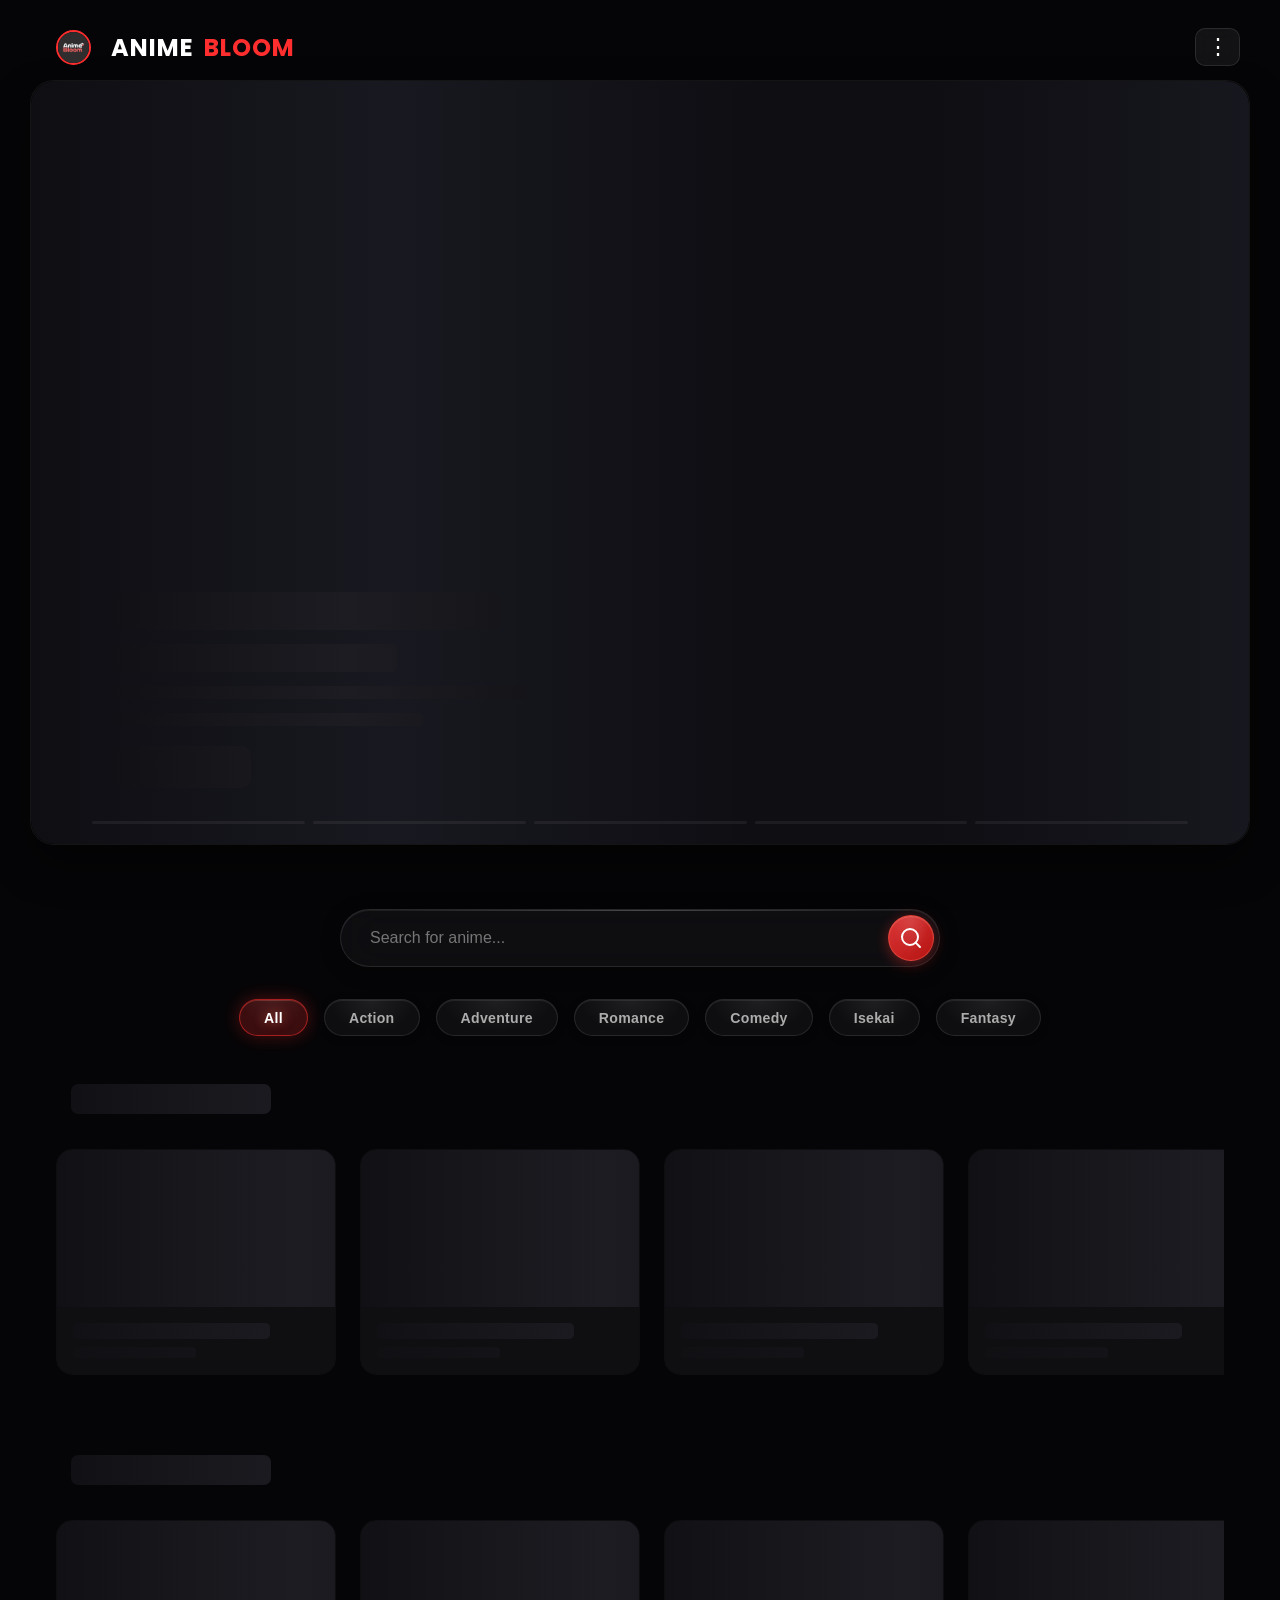
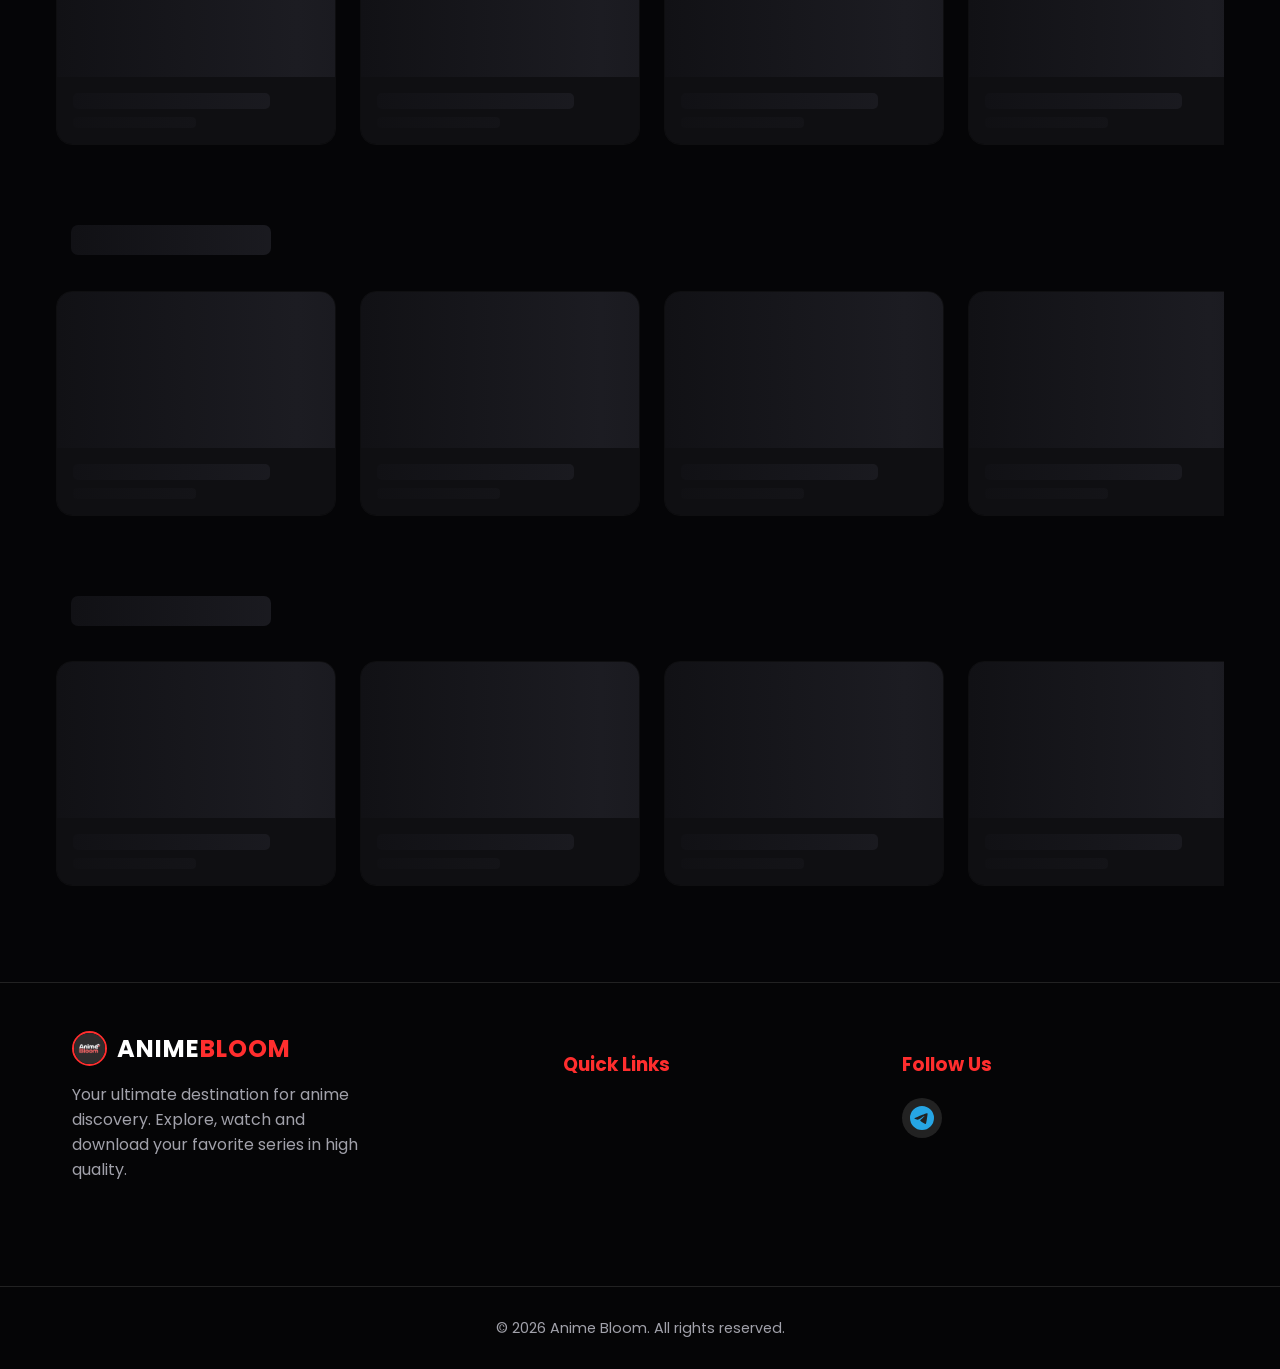
==== index.html @ 40f5ab04 "feat: add hardcoded skeleton screens across the site for instant loading - Moved skeleton HTML from " ====
<!DOCTYPE html>
<html lang="en">
<head>
    <meta charset="UTF-8">
    <meta name="viewport" content="width=device-width, initial-scale=1.0">
    <title>Anime Bloom - Watch & Download Anime in Hindi & English Dubbed</title>
    <meta name="description" content="Anime Bloom is your ultimate destination to search, discover and download anime in Hindi and English dubbed. Explore hundreds of series like Jujutsu Kaisen, Frieren, Fire Force and more.">
    <meta name="keywords" content="anime download, hindi dubbed anime, english dubbed anime, anime bloom, watch anime online, jujutsu kaisen, frieren, fire force">
    <meta name="robots" content="index, follow">
    <link rel="canonical" href="https://anime-bloom.vercel.app/">

    <!-- Open Graph (for WhatsApp, Facebook, Twitter previews) -->
    <meta property="og:type" content="website">
    <meta property="og:url" content="https://anime-bloom.vercel.app/">
    <meta property="og:title" content="Anime Bloom - Watch & Download Anime in Hindi & English Dubbed">
    <meta property="og:description" content="Search, discover and download your favourite anime in Hindi and English dubbed. Hundreds of series available on Anime Bloom.">
    <meta property="og:image" content="https://anime-bloom.vercel.app/favicon.png">
    <meta property="og:site_name" content="Anime Bloom">

    <!-- Twitter Card -->
    <meta name="twitter:card" content="summary_large_image">
    <meta name="twitter:title" content="Anime Bloom - Watch & Download Anime in Hindi & English Dubbed">
    <meta name="twitter:description" content="Search, discover and download your favourite anime in Hindi and English dubbed.">
    <meta name="twitter:image" content="https://anime-bloom.vercel.app/favicon.png">

    <link rel="icon" type="image/png" href="/favicon.png">
    <link rel="preload" href="/style.css" as="style">
        <link rel="preconnect" href="https://fonts.googleapis.com">
    <link rel="preconnect" href="https://fonts.gstatic.com" crossorigin>
    <link href="https://fonts.googleapis.com/css2?family=Poppins:wght@400;600;700&display=swap" rel="stylesheet">
    <link rel="stylesheet" href="/style.css">
    <script async src="/gtag.js"></script>
</head>
    <header>
        <nav>
            <div class="nav-container">
                <a href="/" class="logo">
                    <img src="/favicon.png" alt="Logo" class="header-logo">
                    Anime<span>Bloom</span>
                </a>
                <div class="menu-container">
                    <button class="menu-btn" id="menu-btn" aria-label="Menu">&#8942;</button>
                    <ul class="nav-links" id="nav-links">
                        <li><a href="/">Home</a></li>
                        <li><a href="/library">Library</a></li>
                        <li><a href="/schedule">Schedule</a></li>
                        <li><a href="/about">About</a></li>
                        <li><a href="/about#contact">Contact</a></li>
                    </ul>
                </div>
            </div>
        </nav>
    </header>

    <main>

        <section class="hero" id="hero-slider">
            <!-- Hero Skeleton -->
            <div class="hero-skeleton" id="hero-skeleton">
                <div class="sk-bg"></div>
                <div class="hero-skeleton-content">
                    <div class="sk-title sk-shine"></div>
                    <div class="sk-title-sm sk-shine"></div>
                    <div class="sk-line sk-line-sm sk-shine"></div>
                    <div class="sk-line sk-line-xs sk-shine"></div>
                    <div class="sk-btn sk-shine"></div>
                </div>
                <div class="hero-skeleton-progress">
                    <div class="sk-seg"></div>
                    <div class="sk-seg"></div>
                    <div class="sk-seg"></div>
                    <div class="sk-seg"></div>
                    <div class="sk-seg"></div>
                </div>
            </div>
        </section>

        <section class="search-section">
            <input type="text" id="search-box" placeholder="Search for anime...">
            <button id="search-btn" aria-label="Search">
                <svg viewBox="0 0 24 24" width="24" height="24" stroke="currentColor" stroke-width="2" fill="none" stroke-linecap="round" stroke-linejoin="round"><circle cx="11" cy="11" r="8"></circle><line x1="21" y1="21" x2="16.65" y2="16.65"></line></svg>
            </button>
        </section>

        <section class="category-section">
            <button class="category-btn active" data-category="all">All</button>
            <button class="category-btn" data-category="action">Action</button>
            <button class="category-btn" data-category="adventure">Adventure</button>
            <button class="category-btn" data-category="romance">Romance</button>
            <button class="category-btn" data-category="comedy">Comedy</button>
            <button class="category-btn" data-category="isekai">Isekai</button>
            <button class="category-btn" data-category="fantasy">Fantasy</button>
        </section>

        <div id="result-info" class="result-info"></div>

        <section id="anime-container">
            <!-- Skeleton Rows -->
            <div class="sk-row">
                <div class="sk-section-title sk-shine"></div>
                <div class="sk-row-cards">
                    <div class="sk-card"><div class="sk-card-img sk-shine"></div><div class="sk-card-body"><div class="sk-card-name sk-shine"></div><div class="sk-card-meta sk-shine"></div></div></div>
                    <div class="sk-card"><div class="sk-card-img sk-shine"></div><div class="sk-card-body"><div class="sk-card-name sk-shine"></div><div class="sk-card-meta sk-shine"></div></div></div>
                    <div class="sk-card"><div class="sk-card-img sk-shine"></div><div class="sk-card-body"><div class="sk-card-name sk-shine"></div><div class="sk-card-meta sk-shine"></div></div></div>
                    <div class="sk-card"><div class="sk-card-img sk-shine"></div><div class="sk-card-body"><div class="sk-card-name sk-shine"></div><div class="sk-card-meta sk-shine"></div></div></div>
                    <div class="sk-card"><div class="sk-card-img sk-shine"></div><div class="sk-card-body"><div class="sk-card-name sk-shine"></div><div class="sk-card-meta sk-shine"></div></div></div>
                </div>
            </div>
            <div class="sk-row">
                <div class="sk-section-title sk-shine"></div>
                <div class="sk-row-cards">
                    <div class="sk-card"><div class="sk-card-img sk-shine"></div><div class="sk-card-body"><div class="sk-card-name sk-shine"></div><div class="sk-card-meta sk-shine"></div></div></div>
                    <div class="sk-card"><div class="sk-card-img sk-shine"></div><div class="sk-card-body"><div class="sk-card-name sk-shine"></div><div class="sk-card-meta sk-shine"></div></div></div>
                    <div class="sk-card"><div class="sk-card-img sk-shine"></div><div class="sk-card-body"><div class="sk-card-name sk-shine"></div><div class="sk-card-meta sk-shine"></div></div></div>
                    <div class="sk-card"><div class="sk-card-img sk-shine"></div><div class="sk-card-body"><div class="sk-card-name sk-shine"></div><div class="sk-card-meta sk-shine"></div></div></div>
                    <div class="sk-card"><div class="sk-card-img sk-shine"></div><div class="sk-card-body"><div class="sk-card-name sk-shine"></div><div class="sk-card-meta sk-shine"></div></div></div>
                </div>
            </div>
            <div class="sk-row">
                <div class="sk-section-title sk-shine"></div>
                <div class="sk-row-cards">
                    <div class="sk-card"><div class="sk-card-img sk-shine"></div><div class="sk-card-body"><div class="sk-card-name sk-shine"></div><div class="sk-card-meta sk-shine"></div></div></div>
                    <div class="sk-card"><div class="sk-card-img sk-shine"></div><div class="sk-card-body"><div class="sk-card-name sk-shine"></div><div class="sk-card-meta sk-shine"></div></div></div>
                    <div class="sk-card"><div class="sk-card-img sk-shine"></div><div class="sk-card-body"><div class="sk-card-name sk-shine"></div><div class="sk-card-meta sk-shine"></div></div></div>
                    <div class="sk-card"><div class="sk-card-img sk-shine"></div><div class="sk-card-body"><div class="sk-card-name sk-shine"></div><div class="sk-card-meta sk-shine"></div></div></div>
                    <div class="sk-card"><div class="sk-card-img sk-shine"></div><div class="sk-card-body"><div class="sk-card-name sk-shine"></div><div class="sk-card-meta sk-shine"></div></div></div>
                </div>
            </div>
            <div class="sk-row">
                <div class="sk-section-title sk-shine"></div>
                <div class="sk-row-cards">
                    <div class="sk-card"><div class="sk-card-img sk-shine"></div><div class="sk-card-body"><div class="sk-card-name sk-shine"></div><div class="sk-card-meta sk-shine"></div></div></div>
                    <div class="sk-card"><div class="sk-card-img sk-shine"></div><div class="sk-card-body"><div class="sk-card-name sk-shine"></div><div class="sk-card-meta sk-shine"></div></div></div>
                    <div class="sk-card"><div class="sk-card-img sk-shine"></div><div class="sk-card-body"><div class="sk-card-name sk-shine"></div><div class="sk-card-meta sk-shine"></div></div></div>
                    <div class="sk-card"><div class="sk-card-img sk-shine"></div><div class="sk-card-body"><div class="sk-card-name sk-shine"></div><div class="sk-card-meta sk-shine"></div></div></div>
                    <div class="sk-card"><div class="sk-card-img sk-shine"></div><div class="sk-card-body"><div class="sk-card-name sk-shine"></div><div class="sk-card-meta sk-shine"></div></div></div>
                </div>
            </div>
        </section>

        <div id="load-more-container" class="load-more-container" style="display: none;">
            <button id="explore-btn" class="load-more-btn">Explore</button>
        </div>
    </main>

    <footer>
        <div class="footer-container">
            <div class="footer-logo">
                <a href="/" class="logo"><img src="/favicon.png" alt="Logo" class="header-logo">Anime<span>Bloom</span></a>
                <p>Your ultimate destination for anime discovery. Explore, watch and download your favorite series in high quality.</p>
            </div>
            <div class="footer-links">
                <h3>Quick Links</h3>
                <ul>
                    <li><a href="/">Home</a></li>
                    <li><a href="/about">About</a></li>
                    <li><a href="/about#contact">Contact</a></li>
                    <li><a href="/privacy">Privacy Policy</a></li>
                </ul>
            </div>
            <div class="footer-social">
                <h3>Follow Us</h3>
                <div class="social-icons">
                    <a href="https://t.me/Anime_Bloom" target="_blank" title="Telegram">
                        <svg role="img" viewBox="0 0 24 24" xmlns="http://www.w3.org/2000/svg" class="social-logo" style="fill:#26A5E4!important"><title>Telegram</title><path fill="#26A5E4" d="M11.944 0A12 12 0 0 0 0 12a12 12 0 0 0 12 12 12 12 0 0 0 12-12A12 12 0 0 0 12 0a12 12 0 0 0-.056 0zm4.962 7.224c.1-.002.321.023.465.14a.506.506 0 0 1 .171.325c.016.093.036.306.02.472-.18 1.898-.962 6.502-1.36 8.627-.168.9-.499 1.201-.82 1.23-.696.065-1.225-.46-1.9-.902-1.056-.693-1.653-1.124-2.678-1.8-1.185-.78-.417-1.21.258-1.91.177-.184 3.247-2.977 3.307-3.23.007-.032.014-.15-.056-.212s-.174-.041-.249-.024c-.106.024-1.793 1.14-5.061 3.345-.48.33-.913.49-1.302.48-.428-.008-1.252-.241-1.865-.44-.752-.245-1.349-.374-1.297-.789.027-.216.325-.437.893-.663 3.498-1.524 5.83-2.529 6.998-3.014 3.332-1.386 4.025-1.627 4.476-1.635z"/></svg>
                    </a>
                </div>
            </div>
        </div>
        <div class="footer-bottom">
            <p>&copy; 2026 Anime Bloom. All rights reserved.</p>
        </div>
    </footer>

    <button id="back-to-top" title="Go to top">↑</button>

    <!-- Telegram Join Modal -->
    <div id="telegram-modal" class="modal-overlay">
        <div class="modal-content">
            <button class="modal-close" id="modal-close" aria-label="Close Modal">&times;</button>
            <div class="modal-header">
                <svg role="img" viewBox="0 0 24 24" xmlns="http://www.w3.org/2000/svg" class="social-logo" style="fill:#26A5E4!important;width:150px;height:150px;"><title>Telegram</title><path fill="#26A5E4" d="M11.944 0A12 12 0 0 0 0 12a12 12 0 0 0 12 12 12 12 0 0 0 12-12A12 12 0 0 0 12 0a12 12 0 0 0-.056 0zm4.962 7.224c.1-.002.321.023.465.14a.506.506 0 0 1 .171.325c.016.093.036.306.02.472-.18 1.898-.962 6.502-1.36 8.627-.168.9-.499 1.201-.82 1.23-.696.065-1.225-.46-1.9-.902-1.056-.693-1.653-1.124-2.678-1.8-1.185-.78-.417-1.21.258-1.91.177-.184 3.247-2.977 3.307-3.23.007-.032.014-.15-.056-.212s-.174-.041-.249-.024c-.106.024-1.793 1.14-5.061 3.345-.48.33-.913.49-1.302.48-.428-.008-1.252-.241-1.865-.44-.752-.245-1.349-.374-1.297-.789.027-.216.325-.437.893-.663 3.498-1.524 5.83-2.529 6.998-3.014 3.332-1.386 4.025-1.627 4.476-1.635z"/></svg>
            </div>
            <div class="modal-body">
                <h2>Join Our Community</h2>
                <p>For more updates join our telegram channel</p>
                <a href="https://t.me/Anime_Bloom" target="_blank" class="join-btn" id="modal-join-btn">Join Now</a>
            </div>
        </div>
    </div>

    <script defer src="/data.js"></script>
    <script defer src="/config.js"></script>
    <script defer src="/main.js"></script>
</body>
</html>
---- style.css ----
:root {
    --bg-color: #050507;
    --text-color: #ffffff;
    --secondary-text: #a1a1aa;
    --accent-color: #ff2e2e;
    --accent-glow: rgba(255, 46, 46, 0.6);
    --secondary-color: #ff6b6b;
    --card-bg: #0f0f12;
    --hover-color: #1a1a20;
    --nav-bg: rgba(5, 5, 7, 0.8);
    --soft-border: rgba(255, 255, 255, 0.08);
    --neon-shadow: 0 0 15px var(--accent-glow);
}

* {
    box-sizing: border-box;
    -webkit-tap-highlight-color: transparent;
    -webkit-touch-callout: none;
}

input, textarea, select {
    -webkit-tap-highlight-color: rgba(255, 46, 46, 0.08);
}

::-webkit-scrollbar {
    width: 8px;
    height: 8px;
}

::-webkit-scrollbar-track {
    background: var(--bg-color);
}

::-webkit-scrollbar-thumb {
    background: #333;
    border-radius: 4px;
}

::-webkit-scrollbar-thumb:hover {
    background: var(--accent-color);
    box-shadow: var(--neon-shadow);
}

body {
    background-color: var(--bg-color);
    color: var(--text-color);
    font-family: 'Poppins', sans-serif;
    margin: 0;
    padding: 0;
    user-select: none;
    -webkit-user-select: none;
    overflow-x: hidden;
}

img {
    user-select: none;
    -webkit-user-drag: none;
    -webkit-user-select: none;
}

#search-box,
input,
textarea {
    user-select: text !important;
    -webkit-user-select: text !important;
}

.details-info,
.details-info h1,
.details-info .info-item,
.details-info .description,
.details-info .description p {
    user-select: text;
    -webkit-user-select: text;
}

button,
.download-btn,
.watch-btn,
.join-btn,
.anime-card,
.anime-card *,
.category-btn {
    user-select: none !important;
    -webkit-user-select: none !important;
}

header {
    background-color: transparent;
    padding: 1.2rem 2rem;
    position: fixed;
    width: 100%;
    top: 0;
    left: 0;
    z-index: 1000;
    transition: all 0.4s cubic-bezier(0.4, 0, 0.2, 1);
}

header.scrolled {
    background: linear-gradient(
        to bottom,
        rgba(0, 0, 0, 0.8) 0%,
        rgba(0, 0, 0, 0) 100%
    );
    backdrop-filter: none;
    -webkit-backdrop-filter: none;
    box-shadow: none;
}

.nav-container {
    max-width: 1200px;
    margin: 0 auto;
    display: flex;
    justify-content: space-between;
    align-items: center;
}

.logo {
    font-size: 1.5rem;
    font-weight: 700;
    color: #fff;
    text-decoration: none;
    text-transform: uppercase;
    letter-spacing: 1px;
    display: flex;
    align-items: center;
}

.logo span {
    color: var(--accent-color);
}

.header-logo {
    width: 35px;
    height: 35px;
    border-radius: 50%;
    object-fit: cover;
    margin-right: 10px;
    border: 2px solid var(--accent-color);
}

.menu-container {
    position: relative;
}

.menu-btn {
    background: rgba(255, 255, 255, 0.06);
    border: 1px solid rgba(255, 255, 255, 0.10);
    color: var(--text-color);
    font-size: 1.4rem;
    cursor: pointer;
    padding: 0.45rem 0.65rem;
    line-height: 1;
    border-radius: 10px;
    backdrop-filter: blur(8px);
    -webkit-backdrop-filter: blur(8px);
    transition: background 0.25s ease, color 0.25s ease,
                border-color 0.25s ease, transform 0.2s ease;
    display: flex;
    align-items: center;
    justify-content: center;
}

.menu-btn:hover {
    background: rgba(255, 46, 46, 0.15);
    border-color: rgba(255, 46, 46, 0.4);
    color: var(--accent-color);
}

.menu-btn.open {
    background: rgba(255, 46, 46, 0.18);
    border-color: rgba(255, 46, 46, 0.5);
    color: var(--accent-color);
    box-shadow: 0 0 12px rgba(255, 46, 46, 0.25);
}

.nav-links {
    list-style: none;
    margin: 0;
    padding: 0.6rem 0.5rem;
    position: absolute;
    top: calc(100% + 10px);
    right: 0;
    min-width: 200px;
    z-index: 1001;
    flex-direction: column;
    gap: 2px;
    background: rgba(8, 8, 12, 0.55);
    backdrop-filter: blur(40px) saturate(180%);
    -webkit-backdrop-filter: blur(40px) saturate(180%);
    border-radius: 16px;
    border: 1px solid rgba(255, 255, 255, 0.10);
    box-shadow:
        0 8px 32px rgba(0, 0, 0, 0.6),
        0 2px 8px  rgba(0, 0, 0, 0.4),
        inset 0 1px 0 rgba(255, 255, 255, 0.08);
    display: flex;
    opacity: 0;
    visibility: hidden;
    transform: translateY(-10px) scale(0.97);
    transform-origin: top right;
    transition:
        opacity    0.25s cubic-bezier(0.16, 1, 0.3, 1),
        transform  0.25s cubic-bezier(0.16, 1, 0.3, 1),
        visibility 0.25s;
    overflow: hidden;
}

.nav-links::before {
    content: '';
    position: absolute;
    top: 0;
    left: 12%;
    width: 76%;
    height: 1px;
    background: linear-gradient(
        90deg,
        transparent,
        rgba(255, 46, 46, 0.7),
        transparent
    );
}

.nav-links::after {
    content: '';
    position: absolute;
    bottom: 0;
    left: 0;
    width: 100%;
    height: 40%;
    background: radial-gradient(
        ellipse at 50% 100%,
        rgba(255, 46, 46, 0.06) 0%,
        transparent 70%
    );
    pointer-events: none;
}

.nav-links.active {
    opacity: 1;
    visibility: visible;
    transform: translateY(0) scale(1);
}

.nav-links li {
    position: relative;
}

nav a {
    display: flex;
    align-items: center;
    gap: 10px;
    padding: 0.65rem 1rem;
    border-radius: 10px;
    color: rgba(255, 255, 255, 0.82);
    text-decoration: none;
    font-weight: 600;
    font-size: 0.9rem;
    letter-spacing: 0.3px;
    transition:
        background 0.2s ease,
        color      0.2s ease,
        padding-left 0.2s ease;
    position: relative;
}

nav a:hover {
    background: rgba(255, 46, 46, 0.12);
    color: #fff;
    padding-left: 1.3rem;
}

nav a::before {
    content: '';
    position: absolute;
    left: 0;
    top: 20%;
    height: 60%;
    width: 3px;
    border-radius: 2px;
    background: var(--accent-color);
    box-shadow: 0 0 8px var(--accent-color);
    transform: scaleY(0);
    transition: transform 0.2s cubic-bezier(0.34, 1.56, 0.64, 1);
}

nav a:hover::before {
    transform: scaleY(1);
}

main {
    max-width: 1200px;
    margin: 0 auto;
    padding: 80px 1rem 0;
    text-align: center;
}


.library-title {
    color: var(--accent-color);
}


.hero {
    position: relative;
    height: 85vh;
    min-height: 500px;
    width: calc(100vw - 60px);
    margin-left: 50%;
    transform: translateX(-50%);
    margin-bottom: 4rem;
    overflow: hidden;
    background: #000;
    display: flex;
    align-items: center;
    border-radius: 24px;
    border: 1px solid var(--soft-border);
    box-shadow: 0 20px 40px rgba(0, 0, 0, 0.4);
}

.hero-slide {
    position: absolute;
    top: 0;
    left: 0;
    width: 100%;
    height: 100%;
    display: flex;
    align-items: center;
    opacity: 0;
    visibility: hidden;
    transition: opacity 1s ease-in-out, transform 1s ease-in-out;
    background-size: cover;
    background-position: center;
    z-index: 1;
}

.hero-slide.active {
    opacity: 1;
    visibility: visible;
    z-index: 2;
}

.hero-slide::before {
    content: '';
    position: absolute;
    top: 0;
    left: 0;
    width: 100%;
    height: 100%;
    background: linear-gradient(to right,
        rgba(5, 5, 7, 0.95) 0%,
        rgba(5, 5, 7, 0.4) 50%,
        transparent 100%),
        linear-gradient(to top,
        rgba(5, 5, 7, 1) 0%,
        transparent 30%);
    z-index: 1;
}

/* ── HERO CONTENT: smaller fonts, shifted lower ── */
.hero-content {
    position: relative;
    z-index: 10;
    padding: 0 5rem;
    max-width: 800px;
    text-align: left;
    opacity: 0;
    transform: translateX(-30px);
    transition: all 1s cubic-bezier(0.16, 1, 0.3, 1) 0.4s;
    margin-top: 8rem; /* shift content lower */
}

.hero-slide.active .hero-content {
    opacity: 1;
    transform: translateX(0);
}

.hero-content h1 {
    font-size: 2.6rem; /* reduced from 4rem */
    margin: 0;
    color: #fff;
    line-height: 1.15;
    font-weight: 700;
    text-shadow: 0 5px 15px rgba(0,0,0,0.8);
}

.hero-content h1 span {
    color: var(--accent-color);
    display: block;
    margin-bottom: 0.4rem;
}

.hero-content p {
    font-size: 0.9rem; /* reduced from 1.1rem */
    margin: 1rem 0 1.5rem; /* reduced from 1.5rem 0 2rem */
    color: #e4e4e7;
    text-shadow: 0 2px 4px rgba(0,0,0,0.5);
    line-height: 1.6;
    max-width: 460px;
}

.slider-progress-container {
    position: absolute;
    bottom: 20px;
    left: 50%;
    transform: translateX(-50%);
    width: 90%;
    display: flex;
    gap: 8px;
    z-index: 100;
}

.slider-progress-segment {
    flex: 1;
    height: 3px;
    background: rgba(255, 255, 255, 0.2);
    border-radius: 2px;
    overflow: hidden;
    position: relative;
}

.slider-progress-fill {
    position: absolute;
    top: 0;
    left: 0;
    height: 100%;
    width: 0%;
    background: var(--accent-color);
    box-shadow: 0 0 8px var(--accent-color);
}

.watch-btn {
    position: relative;
    overflow: hidden;
    padding: 0.7rem 1.5rem;
    border-radius: 10px;
    font-weight: 700;
    display: inline-block;
    cursor: pointer;
    text-decoration: none;
    text-transform: uppercase;
    letter-spacing: 1px;
    font-size: 0.9rem;
    color: #fff;
    background: linear-gradient(135deg,
        rgba(255, 60, 60, 0.85) 0%,
        rgba(200, 20, 20, 0.90) 100%);
    backdrop-filter: blur(12px) saturate(180%);
    -webkit-backdrop-filter: blur(12px) saturate(180%);
    border: 1px solid rgba(255, 100, 80, 0.45);
    box-shadow:
        inset 0 1px 0 rgba(255, 180, 160, 0.25),
        0 4px 18px rgba(255, 46, 46, 0.40),
        0 1px 4px rgba(0,0,0,0.3);
    transition:
        box-shadow  0.28s ease,
        transform   0.28s ease,
        border-color 0.28s ease;
}

.watch-btn::before {
    content: '';
    position: absolute;
    top: 0; left: -75%;
    width: 50%; height: 100%;
    background: linear-gradient(120deg, transparent, rgba(255,255,255,0.22), transparent);
    transform: skewX(-15deg);
    transition: left 0.55s ease;
    pointer-events: none;
}
.watch-btn:hover::before { left: 135%; }

.watch-btn::after {
    content: '';
    position: absolute;
    inset: 0;
    border-radius: inherit;
    background: radial-gradient(ellipse at 50% 0%, rgba(255,255,255,0.12) 0%, transparent 60%);
    pointer-events: none;
}

.watch-btn:hover {
    transform: scale(1.05);
    box-shadow:
        inset 0 1px 0 rgba(255,180,160,0.3),
        0 6px 24px rgba(255, 46, 46, 0.55),
        0 2px 6px rgba(0,0,0,0.4);
    border-color: rgba(255, 130, 100, 0.6);
}

.search-section {
    position: relative;
    overflow: visible;
    margin: 2rem auto;
    max-width: 600px;
    display: flex;
    border-radius: 50px;
    padding: 5px;
    background: rgba(255, 255, 255, 0.04);
    backdrop-filter: blur(24px) saturate(160%);
    -webkit-backdrop-filter: blur(24px) saturate(160%);
    border: 1px solid rgba(255, 255, 255, 0.10);
    box-shadow:
        inset 0 1px 0 rgba(255, 255, 255, 0.07),
        0 4px 20px rgba(0, 0, 0, 0.30);
    transition:
        max-width 0.35s cubic-bezier(0.4, 0, 0.2, 1),
        border-color 0.3s ease,
        box-shadow   0.3s ease,
        background   0.3s ease,
        border-radius 0.2s ease;
    z-index: 1000;
}

.search-section.is-focused {
    max-width: 720px;
    border-radius: 22px 22px 0 0;
    border-color: rgba(255, 46, 46, 0.55);
    background: rgba(15, 15, 20, 0.98);
    box-shadow:
        inset 0 1px 0 rgba(255, 255, 255, 0.10),
        0 0 0 3px rgba(255, 46, 46, 0.12),
        0 0 30px rgba(255, 46, 46, 0.18),
        0 8px 40px rgba(0, 0, 0, 0.5);
}

.search-section::before {
    content: '';
    position: absolute;
    top: 0; left: 10%; right: 10%;
    height: 1px;
    background: linear-gradient(90deg, transparent, rgba(255,255,255,0.18), transparent);
    pointer-events: none;
    border-radius: 50px;
}

.search-section:focus-within {
    border-color: rgba(255, 46, 46, 0.55);
}

#search-box {
    padding: 0.8rem 1.5rem;
    flex: 1;
    border: none;
    background: transparent;
    color: white;
    outline: none;
    font-size: 1rem;
}

#search-btn {
    position: relative;
    overflow: hidden;
    width: 46px;
    height: 46px;
    padding: 0;
    border: 1px solid rgba(255, 100, 80, 0.45);
    border-radius: 50%;
    color: white;
    cursor: pointer;
    display: flex;
    align-items: center;
    justify-content: center;
    flex-shrink: 0;
    background: linear-gradient(135deg,
        rgba(255, 60, 60, 0.85) 0%,
        rgba(200, 20, 20, 0.90) 100%);
    backdrop-filter: blur(12px) saturate(180%);
    -webkit-backdrop-filter: blur(12px) saturate(180%);
    box-shadow:
        inset 0 1px 0 rgba(255,180,160,0.25),
        0 3px 14px rgba(255, 46, 46, 0.38);
    transition: transform 0.28s ease, box-shadow 0.28s ease;
}

#search-btn::before {
    content: '';
    position: absolute;
    top: 0; left: -75%;
    width: 50%; height: 100%;
    background: linear-gradient(120deg, transparent, rgba(255,255,255,0.22), transparent);
    transform: skewX(-15deg);
    transition: left 0.5s ease;
    pointer-events: none;
}
#search-btn:hover::before { left: 135%; }

#search-btn::after {
    content: '';
    position: absolute;
    inset: 0;
    border-radius: 50%;
    background: radial-gradient(ellipse at 50% 0%, rgba(255,255,255,0.12) 0%, transparent 60%);
    pointer-events: none;
}

#search-btn:hover {
    transform: scale(1.05);
    box-shadow:
        inset 0 1px 0 rgba(255,180,160,0.3),
        0 5px 20px rgba(255, 46, 46, 0.55);
}

.category-section {
    margin: 1.5rem 0;
    display: flex;
    justify-content: center;
    gap: 1rem;
    flex-wrap: wrap;
}

.category-btn {
    position: relative;
    overflow: hidden;
    padding: 0.6rem 1.5rem;
    border-radius: 25px;
    cursor: pointer;
    font-weight: 600;
    font-size: 0.88rem;
    letter-spacing: 0.3px;
    color: rgba(255, 255, 255, 0.65);
    background: rgba(255, 255, 255, 0.04);
    backdrop-filter: blur(20px) saturate(160%);
    -webkit-backdrop-filter: blur(20px) saturate(160%);
    border: 1px solid rgba(255, 255, 255, 0.10);
    box-shadow:
        inset 0 1px 0 rgba(255, 255, 255, 0.08),
        0 2px 8px rgba(0, 0, 0, 0.25);
    transition:
        color       0.28s ease,
        border-color 0.28s ease,
        box-shadow  0.28s ease,
        background  0.28s ease,
        transform   0.25s cubic-bezier(0.34, 1.56, 0.64, 1);
}

.category-btn::before {
    content: '';
    position: absolute;
    top: 0;
    left: -75%;
    width: 50%;
    height: 100%;
    background: linear-gradient(
        120deg,
        transparent 0%,
        rgba(255, 255, 255, 0.18) 50%,
        transparent 100%
    );
    transform: skewX(-15deg);
    transition: left 0.55s ease;
    pointer-events: none;
}

.category-btn:hover::before {
    left: 135%;
}

.category-btn::after {
    content: '';
    position: absolute;
    inset: 0;
    border-radius: inherit;
    background: radial-gradient(
        ellipse at 50% 0%,
        rgba(255, 255, 255, 0.07) 0%,
        transparent 65%
    );
    pointer-events: none;
}

.category-btn:hover {
    color: rgba(255, 255, 255, 0.92);
    border-color: rgba(255, 255, 255, 0.22);
    background: rgba(255, 255, 255, 0.09);
    box-shadow:
        inset 0 1px 0 rgba(255, 255, 255, 0.14),
        0 4px 16px rgba(0, 0, 0, 0.35);
}

.category-btn.active {
    color: #fff;
    background: rgba(255, 46, 46, 0.22);
    border-color: rgba(255, 46, 46, 0.55);
    box-shadow:
        inset 0 1px 0 rgba(255, 120, 100, 0.25),
        0 0 18px rgba(255, 46, 46, 0.30),
        0 4px 14px rgba(0, 0, 0, 0.35);
    text-shadow: 0 0 12px rgba(255, 100, 80, 0.6);
}

.category-btn.active::before {
    left: 135%;
}

.anime-grid {
    display: grid;
    grid-template-columns: repeat(auto-fill, minmax(250px, 1fr));
    gap: 2rem;
    margin-top: 2rem;
}

.anime-card {
    background: var(--card-bg);
    border-radius: 16px;
    overflow: hidden;
    transition: transform 0.5s cubic-bezier(0.4, 0, 0.2, 1),
                box-shadow 0.5s cubic-bezier(0.4, 0, 0.2, 1),
                border-color 0.5s cubic-bezier(0.4, 0, 0.2, 1);
    cursor: pointer;
    border: 1px solid var(--soft-border);
    text-align: left;
    position: relative;
    flex: 0 0 auto;
}

.anime-row .anime-card {
    width: 280px;
}

.view-all-card {
    width: 280px;
    height: 220px;
    background: rgba(255, 255, 255, 0.03);
    backdrop-filter: blur(15px);
    -webkit-backdrop-filter: blur(15px);
    border: 1px solid var(--soft-border);
    border-radius: 16px;
    display: flex;
    flex-direction: column;
    align-items: center;
    justify-content: center;
    cursor: pointer;
    transition: all 0.4s cubic-bezier(0.4, 0, 0.2, 1);
    flex-shrink: 0;
    position: relative;
    overflow: hidden;
    margin-bottom: 2rem;
}

.view-all-card h3 {
    color: var(--secondary-text);
    font-size: 1.1rem;
    font-weight: 700;
    text-transform: uppercase;
    letter-spacing: 2px;
    z-index: 2;
    transition: all 0.3s ease;
    filter: blur(2px);
    margin: 0;
}

.view-all-card::after {
    content: '';
    position: absolute;
    width: 60px;
    height: 60px;
    border: 2px solid var(--accent-color);
    border-radius: 50%;
    opacity: 0.1;
    transition: all 0.4s ease;
}

.view-all-card:hover {
    border-color: var(--accent-color);
    background: rgba(255, 46, 46, 0.05);
}

.view-all-card:hover h3 {
    filter: blur(0);
    color: var(--text-color);
}

.view-all-card:hover::after {
    transform: scale(1.5);
    opacity: 0.3;
    box-shadow: 0 0 15px var(--accent-glow);
}

.view-all-card:active {
    box-shadow: 0 0 30px var(--accent-glow), inset 0 0 20px var(--accent-glow);
    transform: scale(0.95);
}

.anime-card:hover {
    transform: scale(1.05) translateY(-5px);
    box-shadow: 0 10px 30px rgba(0,0,0,0.5), var(--neon-shadow);
    border-color: var(--accent-color);
    z-index: 10;
}

.card-img-container {
    position: relative;
    overflow: hidden;
    aspect-ratio: 16 / 9;
}

.anime-card img {
    width: 100%;
    height: 100%;
    object-fit: cover;
    transition: transform 0.5s ease;
}

.anime-card:hover img {
    transform: scale(1.1);
}

.card-overlay {
    position: absolute;
    top: 0;
    left: 0;
    width: 100%;
    height: 100%;
    background: linear-gradient(to top, rgba(0,0,0,0.9) 0%, rgba(0,0,0,0.4) 50%, transparent 100%);
    display: flex;
    flex-direction: column;
    justify-content: flex-end;
    padding: 1rem;
    opacity: 0;
    transition: opacity 0.3s ease;
}

.anime-card:hover .card-overlay {
    opacity: 1;
}

.card-info {
    padding: 1rem;
    background: var(--card-bg);
}

.anime-card h3 {
    margin: 0;
    font-size: 1rem;
    font-weight: 600;
    white-space: nowrap;
    overflow: hidden;
    text-overflow: ellipsis;
    transition: color 0.3s ease;
}

.anime-card:hover h3 {
    color: var(--accent-color);
}

.quick-info {
    display: flex;
    flex-wrap: nowrap;
    align-items: center;
    gap: 4px;
    font-size: 0.68rem;
    color: var(--secondary-text);
    margin-top: 5px;
    overflow: hidden;
}

.quick-info span {
    background: rgba(255,255,255,0.1);
    padding: 2px 5px;
    border-radius: 4px;
    white-space: nowrap;
    flex-shrink: 0;
}

.quality-badge {
    color: var(--accent-color);
    border: 1px solid var(--accent-color);
    flex-shrink: 0;
}

.rating-badge {
    color: #f5c518;
    border: 1px solid rgba(245,197,24,0.5);
    display: flex;
    align-items: center;
    gap: 2px;
}

.section-title {
    text-align: left;
    margin: 4rem 0 1.5rem;
    color: #fff;
    font-size: 1.8rem;
    font-weight: 700;
    position: relative;
    padding-left: 15px;
}

.section-title::before {
    content: '';
    position: absolute;
    left: 0;
    top: 50%;
    transform: translateY(-50%);
    width: 4px;
    height: 70%;
    background: var(--accent-color);
    box-shadow: var(--neon-shadow);
    border-radius: 2px;
}

.anime-row {
    position: relative;
    margin-bottom: 2rem;
}

.row-container {
    display: flex;
    gap: 1.5rem;
    overflow-x: auto;
    padding: 1rem 0 2rem;
    scroll-behavior: smooth;
    scrollbar-width: none;
}

.row-container::-webkit-scrollbar {
    display: none;
}

.details-backdrop {
    position: fixed;
    top: 0;
    left: 0;
    width: 100%;
    height: 100vh;
    background-size: cover;
    background-position: center;
    filter: blur(12px) brightness(0.3);
    z-index: -1;
    transform: scale(1.1);
}

.details-layout {
    display: flex;
    flex-wrap: wrap;
    gap: 4rem;
    text-align: left;
    padding-top: 2rem;
    position: relative;
}

.details-thumbnail img {
    width: 300px;
    border-radius: 12px;
    box-shadow: 0 10px 40px rgba(0,0,0,0.8);
    border: 1px solid var(--soft-border);
    transition: all 0.5s ease;
}

.details-thumbnail img:hover {
    transform: scale(1.02);
    border-color: var(--accent-color);
    box-shadow: var(--neon-shadow);
}

.details-info {
    flex: 1;
}

.details-info h1 {
    color: #fff;
    margin-top: 0;
    font-size: 26px;
    font-weight: 700;
    line-height: 1.1;
    text-shadow: 0 10px 20px rgba(0,0,0,0.5);
}

.info-item {
    margin-bottom: 0.8rem;
    font-size: 1.1rem;
    display: flex;
    gap: 10px;
}

.info-item strong {
    color: var(--accent-color);
    min-width: 120px;
}

.description {
    margin-top: 1.5rem;
    line-height: 1.6;
}

.download-section {
    margin-top: 2rem;
    width: 100%;
}

.download-buttons {
    display: flex;
    gap: 1rem;
    flex-wrap: wrap;
    margin-top: 1rem;
}

.download-btn {
    position: relative;
    overflow: hidden;
    padding: 1rem 2rem;
    border-radius: 12px;
    font-weight: 600;
    display: flex;
    align-items: center;
    gap: 10px;
    text-decoration: none;
    color: rgba(255,255,255,0.88);
    background: rgba(255, 255, 255, 0.05);
    backdrop-filter: blur(20px) saturate(160%);
    -webkit-backdrop-filter: blur(20px) saturate(160%);
    border: 1px solid rgba(255, 255, 255, 0.10);
    box-shadow:
        inset 0 1px 0 rgba(255,255,255,0.08),
        0 2px 10px rgba(0,0,0,0.3);
    transition:
        background  0.28s ease,
        border-color 0.28s ease,
        box-shadow  0.28s ease,
        transform   0.28s ease,
        color       0.28s ease;
}

.download-btn::before {
    content: '';
    position: absolute;
    top: 0; left: -75%;
    width: 50%; height: 100%;
    background: linear-gradient(120deg, transparent, rgba(255,255,255,0.18), transparent);
    transform: skewX(-15deg);
    transition: left 0.55s ease;
    pointer-events: none;
    z-index: 1;
}
.download-btn:hover::before { left: 135%; }

.download-btn::after {
    content: '';
    position: absolute;
    inset: 0;
    border-radius: inherit;
    background: radial-gradient(ellipse at 50% 0%, rgba(255,255,255,0.07) 0%, transparent 65%);
    pointer-events: none;
}

.download-btn > * { position: relative; z-index: 2; }

.download-btn:hover {
    background: rgba(255, 46, 46, 0.20);
    border-color: rgba(255, 46, 46, 0.50);
    box-shadow:
        inset 0 1px 0 rgba(255,120,100,0.2),
        0 0 16px rgba(255, 46, 46, 0.28),
        0 4px 14px rgba(0,0,0,0.4);
    color: #fff;
    transform: translateY(-3px);
}

.recommended-section {
    margin-top: 5rem;
    padding-top: 2rem;
    border-top: 1px solid #333;
}

footer {
    background-color: var(--nav-bg);
    padding: 3rem 0 1rem;
    margin-top: 4rem;
    border-top: 1px solid #222;
}

.footer-container {
    max-width: 1200px;
    margin: 0 auto;
    display: flex;
    justify-content: space-between;
    flex-wrap: wrap;
    padding: 0 2rem;
    gap: 2rem;
}

.footer-logo {
    flex: 1.5;
}

.footer-logo p {
    color: var(--secondary-text);
    margin-top: 1rem;
    max-width: 300px;
}

.footer-links, .footer-social {
    flex: 1;
}

.footer-links h3, .footer-social h3 {
    color: var(--accent-color);
    margin-bottom: 1.2rem;
}

.footer-links ul {
    list-style: none;
    padding: 0;
}

.footer-links li {
    margin-bottom: 0.5rem;
}

.footer-links a {
    color: var(--secondary-text);
    text-decoration: none;
    transition: color 0.3s;
}

.footer-links a:hover {
    color: var(--accent-color);
}

.social-icons {
    display: flex;
    gap: 1rem;
}

.social-icons a {
    display: flex;
    align-items: center;
    justify-content: center;
    width: 40px;
    height: 40px;
    background: #222;
    color: #fff;
    border-radius: 50%;
    text-decoration: none;
    transition: all 0.3s;
}

.social-icons a:hover {
    background: var(--accent-color);
    transform: translateY(-3px);
}

.footer-bottom {
    text-align: center;
    margin-top: 3rem;
    padding-top: 1rem;
    border-top: 1px solid #222;
    color: var(--secondary-text);
    font-size: 0.9rem;
}

#back-to-top {
    position: relative;
    overflow: hidden;
    position: fixed;
    bottom: 30px;
    right: 30px;
    z-index: 99;
    outline: none;
    color: white;
    cursor: pointer;
    width: 50px;
    height: 50px;
    border-radius: 50%;
    font-size: 20px;
    font-weight: bold;
    display: flex;
    align-items: center;
    justify-content: center;
    opacity: 0;
    visibility: hidden;
    background: linear-gradient(135deg,
        rgba(255, 60, 60, 0.88) 0%,
        rgba(190, 15, 15, 0.92) 100%);
    backdrop-filter: blur(14px) saturate(180%);
    -webkit-backdrop-filter: blur(14px) saturate(180%);
    border: 1px solid rgba(255, 110, 80, 0.45);
    box-shadow:
        inset 0 1px 0 rgba(255,180,160,0.25),
        0 4px 18px rgba(255, 46, 46, 0.42);
    transition:
        opacity    0.4s ease,
        visibility 0.4s ease,
        transform  0.3s cubic-bezier(0.34, 1.56, 0.64, 1),
        box-shadow 0.28s ease;
}

#back-to-top::before {
    content: '';
    position: absolute;
    top: 0; left: -75%;
    width: 50%; height: 100%;
    background: linear-gradient(120deg, transparent, rgba(255,255,255,0.22), transparent);
    transform: skewX(-15deg);
    transition: left 0.5s ease;
    pointer-events: none;
}
#back-to-top:hover::before { left: 135%; }

#back-to-top::after {
    content: '';
    position: absolute;
    inset: 0;
    border-radius: 50%;
    background: radial-gradient(ellipse at 50% 0%, rgba(255,255,255,0.12) 0%, transparent 60%);
    pointer-events: none;
}

#back-to-top.show {
    opacity: 1;
    visibility: visible;
}

#back-to-top:hover {
    transform: translateY(-5px);
    box-shadow:
        inset 0 1px 0 rgba(255,180,160,0.3),
        0 8px 26px rgba(255, 46, 46, 0.60);
}

.result-info {
    margin: 1rem 0;
    font-size: 1.1rem;
    color: #888;
}

.result-count {
    color: var(--accent-color);
    font-weight: bold;
}

.reset-btn {
    position: relative;
    overflow: hidden;
    display: inline-block;
    margin-top: 1rem;
    padding: 0.6rem 1.2rem;
    border-radius: 10px;
    cursor: pointer;
    font-weight: 700;
    color: white;
    border: 1px solid rgba(255, 100, 80, 0.45);
    background: linear-gradient(135deg,
        rgba(255, 60, 60, 0.85) 0%,
        rgba(200, 20, 20, 0.90) 100%);
    backdrop-filter: blur(12px) saturate(180%);
    -webkit-backdrop-filter: blur(12px) saturate(180%);
    box-shadow:
        inset 0 1px 0 rgba(255,180,160,0.22),
        0 3px 12px rgba(255, 46, 46, 0.35);
    transition: box-shadow 0.28s ease, transform 0.28s ease;
}

.reset-btn::before {
    content: '';
    position: absolute;
    top: 0; left: -75%;
    width: 50%; height: 100%;
    background: linear-gradient(120deg, transparent, rgba(255,255,255,0.2), transparent);
    transform: skewX(-15deg);
    transition: left 0.5s ease;
    pointer-events: none;
}
.reset-btn:hover::before { left: 135%; }

.reset-btn::after {
    content: '';
    position: absolute;
    inset: 0;
    border-radius: inherit;
    background: radial-gradient(ellipse at 50% 0%, rgba(255,255,255,0.10) 0%, transparent 60%);
    pointer-events: none;
}

.reset-btn:hover {
    box-shadow:
        inset 0 1px 0 rgba(255,180,160,0.3),
        0 5px 20px rgba(255, 46, 46, 0.50);
}

.no-results-container {
    grid-column: 1 / -1;
    padding: 3rem 0;
    text-align: center;
}

.load-more-container {
    margin-top: 3rem;
    display: flex;
    justify-content: center;
}

.load-more-btn {
    position: relative;
    overflow: hidden;
    padding: 0.8rem 2.5rem;
    border-radius: 30px;
    font-weight: 700;
    font-size: 1rem;
    cursor: pointer;
    text-transform: uppercase;
    letter-spacing: 1px;
    color: rgba(255,255,255,0.88);
    background: rgba(255, 46, 46, 0.08);
    backdrop-filter: blur(20px) saturate(160%);
    -webkit-backdrop-filter: blur(20px) saturate(160%);
    border: 1px solid rgba(255, 46, 46, 0.45);
    box-shadow:
        inset 0 1px 0 rgba(255,120,100,0.12),
        0 2px 10px rgba(0,0,0,0.25);
    transition: background 0.28s ease, box-shadow 0.28s ease, transform 0.28s ease, color 0.28s ease;
}

.load-more-btn::before {
    content: '';
    position: absolute;
    top: 0; left: -75%;
    width: 50%; height: 100%;
    background: linear-gradient(120deg, transparent, rgba(255,255,255,0.18), transparent);
    transform: skewX(-15deg);
    transition: left 0.55s ease;
    pointer-events: none;
}
.load-more-btn:hover::before { left: 135%; }

.load-more-btn::after {
    content: '';
    position: absolute;
    inset: 0;
    border-radius: inherit;
    background: radial-gradient(ellipse at 50% 0%, rgba(255,255,255,0.07) 0%, transparent 65%);
    pointer-events: none;
}

.load-more-btn:hover {
    background: rgba(255, 46, 46, 0.22);
    color: white;
    box-shadow:
        inset 0 1px 0 rgba(255,120,100,0.22),
        0 0 18px rgba(255, 46, 46, 0.35),
        0 4px 14px rgba(0,0,0,0.35);
    transform: translateY(-2px);
}

/* ── MEDIA QUERIES ── */
@media (max-width: 768px) {
    .hero {
        height: 50vh;
        width: calc(100vw - 40px);
        border-radius: 20px;
    }

    .hero-content {
        padding: 0 2rem;
        margin-top: 5rem;
    }

    .hero-content h1 {
        font-size: 1.6rem; /* reduced from 2.2rem */
    }

    .hero-content p {
        font-size: 0.8rem;
        max-width: 400px;
    }


    header {
        padding: 1rem;
    }

    .nav-container {
        flex-direction: row;
        justify-content: space-between;
        align-items: center;
    }

    main {
        padding: 80px 1rem 0;
    }

    #search-box {
        width: 70%;
    }

    .anime-grid {
        grid-template-columns: repeat(auto-fill, minmax(240px, 1fr));
        gap: 1.5rem;
    }

    .details-layout {
        flex-direction: column;
        align-items: center;
    }

    .details-thumbnail img {
        width: 100%;
        max-width: 400px;
    }

    .footer-container {
        flex-direction: column;
        text-align: center;
    }

    .footer-logo p {
        margin: 1rem auto;
    }

    .social-icons {
        justify-content: center;
    }

    header.scrolled .nav-container {
        justify-content: space-between;
        align-items: center;
        gap: 0.5rem;
    }

    header.scrolled .logo {
        font-size: 1rem;
    }

    header.scrolled .header-logo {
        width: 25px;
        height: 25px;
    }

    .section-title {
        font-size: 1.5rem;
    }
}

@media (max-width: 480px) {
    .hero {
        padding: 0;
        height: auto;
        min-height: auto;
        aspect-ratio: 16 / 9;
        width: calc(100vw - 24px);
        border-radius: 12px;
    }

    .hero-content {
        padding: 1rem;
        margin-top: 3rem;
    }

    .hero-content h1 {
        font-size: 1.1rem; /* reduced from 1.4rem */
    }

    .hero-content p {
        font-size: 0.75rem; /* reduced from 0.8rem */
        margin: 0.3rem 0 0.6rem;
        display: -webkit-box;
        -webkit-line-clamp: 2;
        -webkit-box-orient: vertical;
        overflow: hidden;
    }

    .watch-btn {
        padding: 0.4rem 0.8rem;
        font-size: 0.75rem;
    }

    .slider-progress-container {
        bottom: 10px;
        gap: 4px;
    }

    .anime-card h3 {
        font-size: 1rem;
    }

    .anime-grid {
        grid-template-columns: 1fr;
        gap: 1rem;
    }

    .search-section {
        flex-direction: row;
        align-items: center;
        border-radius: 50px;
        padding: 5px;
        margin: 1.5rem 1rem;
    }

    #search-box {
        width: 100%;
        padding: 0.6rem 1rem;
        font-size: 0.9rem;
        text-align: left;
    }

    #search-btn {
        width: 40px;
        height: 40px;
        font-size: 0.9rem;
    }

    .category-section {
        gap: 0.4rem;
        flex-wrap: nowrap;
        overflow-x: auto;
        justify-content: flex-start;
        padding: 0 0.8rem 0.5rem;
        scrollbar-width: none;
    }

    .category-section::-webkit-scrollbar {
        display: none;
    }

    .category-btn {
        padding: 0.35rem 0.7rem;
        font-size: 0.75rem;
        flex-shrink: 0;
    }

    .download-buttons {
        gap: 8px;
        justify-content: center;
    }

    .download-btn {
        flex: 0 1 calc(33.33% - 8px);
        padding: 0.8rem 0.4rem;
        font-size: 0.8rem;
        justify-content: center;
        text-align: center;
        min-width: 0;
    }
}

/* About & Contact */
.about-section, .contact-section {
    padding: 60px 1rem;
    text-align: left;
    max-width: 800px;
    margin: 0 auto;
}

.about-section h1, .contact-section h2 {
    color: var(--accent-color);
    margin-bottom: 1.5rem;
    font-size: 2.5rem;
}

.about-section p, .contact-section p {
    color: var(--secondary-text);
    line-height: 1.8;
    margin-bottom: 1.2rem;
}

.contact-methods {
    display: grid;
    grid-template-columns: repeat(auto-fit, minmax(250px, 1fr));
    gap: 2rem;
    margin: 2.5rem 0;
}

.contact-method {
    background: var(--card-bg);
    padding: 1.5rem;
    border-radius: 16px;
    display: flex;
    align-items: center;
    gap: 1.2rem;
    border: 1px solid #222;
    transition: transform 0.3s;
}

.contact-method:hover {
    transform: translateY(-5px);
    border-color: var(--accent-color);
}

.contact-logo {
    width: 40px;
    height: 40px;
    object-fit: contain;
}

.social-logo {
    width: 24px;
    height: 24px;
    object-fit: contain;
}

.method-info h3 {
    margin: 0;
    font-size: 1.2rem;
}

.method-info p {
    margin: 0.3rem 0 0;
}

.method-info a {
    color: var(--accent-color);
    text-decoration: none;
}

.contact-form-container {
    background: var(--card-bg);
    padding: 2.5rem;
    border-radius: 15px;
    border: 1px solid #222;
    margin-top: 3rem;
}

.contact-form-container h3 {
    margin-top: 0;
    margin-bottom: 1.5rem;
}

.form-group {
    margin-bottom: 1.5rem;
}

.form-group input, .form-group textarea {
    width: 100%;
    padding: 1rem;
    background: #121212;
    border: 1px solid #333;
    border-radius: 8px;
    color: white;
    font-family: inherit;
    box-sizing: border-box;
}

.form-group input:focus, .form-group textarea:focus {
    outline: none;
    border-color: var(--accent-color);
}

.form-status {
    margin-top: 1rem;
    padding: 1rem;
    border-radius: 8px;
    display: none;
}

.form-status.success {
    display: block;
    background: rgba(0, 255, 0, 0.1);
    color: #4caf50;
    border: 1px solid #4caf50;
}

.form-status.error {
    display: block;
    background: rgba(255, 0, 0, 0.1);
    color: var(--accent-color);
    border: 1px solid var(--accent-color);
}

/* Library */
.library-control-hub {
    margin: 2rem auto 4rem;
    max-width: 800px;
    background: rgba(15, 15, 18, 0.6);
    backdrop-filter: blur(20px);
    -webkit-backdrop-filter: blur(20px);
    border-radius: 24px;
    padding: 1.5rem;
    border: 1px solid var(--soft-border);
    box-shadow: 0 10px 30px rgba(0, 0, 0, 0.3);
}

.library-search-wrapper {
    position: relative;
    overflow: visible;
    display: flex;
    border-radius: 50px;
    padding: 5px;
    margin-bottom: 1.5rem;
    background: rgba(255, 255, 255, 0.04);
    backdrop-filter: blur(24px) saturate(160%);
    -webkit-backdrop-filter: blur(24px) saturate(160%);
    border: 1px solid rgba(255, 255, 255, 0.10);
    box-shadow:
        inset 0 1px 0 rgba(255, 255, 255, 0.07),
        0 4px 20px rgba(0, 0, 0, 0.30);
    transition:
        border-color 0.3s ease,
        box-shadow   0.3s ease,
        background   0.3s ease,
        border-radius 0.2s ease;
    z-index: 1000;
}

.library-search-wrapper.is-focused {
    border-radius: 22px 22px 0 0;
    border-color: rgba(255, 46, 46, 0.55);
    background: rgba(15, 15, 20, 0.98);
    box-shadow:
        inset 0 1px 0 rgba(255, 255, 255, 0.10),
        0 0 0 3px rgba(255, 46, 46, 0.12),
        0 0 30px rgba(255, 46, 46, 0.18),
        0 8px 40px rgba(0, 0, 0, 0.5);
}

.library-search-wrapper::before {
    content: '';
    position: absolute;
    top: 0; left: 10%; right: 10%;
    height: 1px;
    background: linear-gradient(90deg, transparent, rgba(255,255,255,0.18), transparent);
    pointer-events: none;
}

.library-search-wrapper:focus-within {
    border-color: rgba(255, 46, 46, 0.55);
}

#library-search-input {
    padding: 0.8rem 1.5rem;
    flex: 1;
    border: none;
    background: transparent;
    color: white;
    outline: none;
    font-size: 1rem;
}

.library-search-btn {
    position: relative;
    overflow: hidden;
    width: 46px;
    height: 46px;
    padding: 0;
    border: 1px solid rgba(255, 100, 80, 0.45);
    border-radius: 50%;
    color: white;
    cursor: pointer;
    display: flex;
    align-items: center;
    justify-content: center;
    background: linear-gradient(135deg,
        rgba(255, 60, 60, 0.85) 0%,
        rgba(200, 20, 20, 0.90) 100%);
    backdrop-filter: blur(12px) saturate(180%);
    -webkit-backdrop-filter: blur(12px) saturate(180%);
    box-shadow:
        inset 0 1px 0 rgba(255,180,160,0.25),
        0 3px 14px rgba(255, 46, 46, 0.38);
    transition: transform 0.28s ease, box-shadow 0.28s ease;
}

.library-search-btn::before {
    content: '';
    position: absolute;
    top: 0; left: -75%;
    width: 50%; height: 100%;
    background: linear-gradient(120deg, transparent, rgba(255,255,255,0.22), transparent);
    transform: skewX(-15deg);
    transition: left 0.5s ease;
    pointer-events: none;
}
.library-search-btn:hover::before { left: 135%; }

.library-search-btn::after {
    content: '';
    position: absolute;
    inset: 0;
    border-radius: 50%;
    background: radial-gradient(ellipse at 50% 0%, rgba(255,255,255,0.12) 0%, transparent 60%);
    pointer-events: none;
}

.library-search-btn:hover {
    transform: scale(1.05);
    box-shadow:
        inset 0 1px 0 rgba(255,180,160,0.3),
        0 5px 20px rgba(255, 46, 46, 0.55);
}

.library-categories {
    display: flex;
    justify-content: center;
    gap: 0.8rem;
    flex-wrap: wrap;
}

.library-category-btn {
    position: relative;
    overflow: hidden;
    padding: 0.5rem 1.2rem;
    border-radius: 30px;
    cursor: pointer;
    font-weight: 600;
    font-size: 0.9rem;
    letter-spacing: 0.3px;
    color: rgba(255, 255, 255, 0.60);
    background: rgba(255, 255, 255, 0.04);
    backdrop-filter: blur(20px) saturate(160%);
    -webkit-backdrop-filter: blur(20px) saturate(160%);
    border: 1px solid rgba(255, 255, 255, 0.09);
    box-shadow:
        inset 0 1px 0 rgba(255, 255, 255, 0.07),
        0 2px 8px rgba(0, 0, 0, 0.25);
    transition:
        color        0.28s ease,
        border-color 0.28s ease,
        box-shadow   0.28s ease,
        background   0.28s ease,
        transform    0.25s cubic-bezier(0.34, 1.56, 0.64, 1);
}

.library-category-btn::before {
    content: '';
    position: absolute;
    top: 0;
    left: -75%;
    width: 50%;
    height: 100%;
    background: linear-gradient(
        120deg,
        transparent 0%,
        rgba(255, 255, 255, 0.18) 50%,
        transparent 100%
    );
    transform: skewX(-15deg);
    transition: left 0.55s ease;
    pointer-events: none;
}

.library-category-btn:hover::before,
.library-category-btn.active::before {
    left: 135%;
}

.library-category-btn::after {
    content: '';
    position: absolute;
    inset: 0;
    border-radius: inherit;
    background: radial-gradient(
        ellipse at 50% 0%,
        rgba(255, 255, 255, 0.07) 0%,
        transparent 65%
    );
    pointer-events: none;
}

.library-category-btn:hover {
    color: rgba(255, 255, 255, 0.90);
    border-color: rgba(255, 255, 255, 0.20);
    background: rgba(255, 255, 255, 0.09);
    box-shadow:
        inset 0 1px 0 rgba(255, 255, 255, 0.13),
        0 4px 16px rgba(0, 0, 0, 0.35);
}

.library-category-btn.active {
    color: #fff;
    background: rgba(255, 46, 46, 0.22);
    border-color: rgba(255, 46, 46, 0.55);
    box-shadow:
        inset 0 1px 0 rgba(255, 120, 100, 0.25),
        0 0 18px rgba(255, 46, 46, 0.30),
        0 4px 14px rgba(0, 0, 0, 0.35);
    text-shadow: 0 0 12px rgba(255, 100, 80, 0.6);
}

#anime-container-library {
    min-height: 400px;
}

#anime-container-library.discovery-mode {
    text-align: left;
}

#anime-container-library.grid-mode {
    display: grid;
    grid-template-columns: repeat(auto-fill, minmax(280px, 1fr));
    gap: 2rem;
    margin-top: 2rem;
}

.loading-splash-container {
    display: flex;
    flex-direction: column;
    align-items: center;
    justify-content: center;
    padding: 5rem 0;
    width: 100%;
}

.loading-splash-card {
    background: var(--card-bg);
    padding: 3rem;
    border-radius: 20px;
    border: 1px solid var(--soft-border);
    display: flex;
    flex-direction: column;
    align-items: center;
    gap: 1.5rem;
    box-shadow: 0 10px 40px rgba(0, 0, 0, 0.4);
    position: relative;
    overflow: hidden;
}

.loading-splash-card::after {
    content: '';
    position: absolute;
    bottom: 0;
    left: 0;
    height: 3px;
    width: 100%;
    background: linear-gradient(90deg, transparent, var(--accent-color), transparent);
    animation: loading-bar 2s infinite linear;
}

@keyframes loading-bar {
    0% { transform: translateX(-100%); }
    100% { transform: translateX(100%); }
}

.loading-spinner {
    width: 50px;
    height: 50px;
    border: 3px solid rgba(255, 46, 46, 0.1);
    border-top: 3px solid var(--accent-color);
    border-radius: 50%;
    animation: spin 1s infinite linear;
}

.loading-text {
    font-size: 1.2rem;
    font-weight: 700;
    letter-spacing: 4px;
    color: var(--text-color);
    text-transform: uppercase;
    animation: pulse-text 1.5s infinite ease-in-out;
}

@keyframes pulse-text {
    0%, 100% { opacity: 0.6; }
    50% { opacity: 1; }
}

@keyframes spin {
    0% { transform: rotate(0deg); }
    100% { transform: rotate(360deg); }
}

@media (max-width: 600px) {
    .library-control-hub {
        padding: 1rem;
        margin: 1rem 0.5rem 3rem;
    }

    .library-categories {
        overflow-x: auto;
        justify-content: flex-start;
        padding-bottom: 0.5rem;
        flex-wrap: nowrap;
        scrollbar-width: none;
    }

    .library-category-btn {
        flex-shrink: 0;
    }
}

/* Modal */
.modal-overlay {
    position: fixed;
    top: 0;
    left: 0;
    width: 100%;
    height: 100%;
    background-color: rgba(0, 0, 0, 0.85);
    display: flex;
    justify-content: center;
    align-items: center;
    z-index: 2000;
    opacity: 0;
    visibility: hidden;
    transition: all 0.3s ease;
    backdrop-filter: blur(5px);
}

.modal-overlay.active {
    opacity: 1;
    visibility: visible;
}

.modal-content {
    background-color: var(--card-bg);
    padding: 3rem 2rem;
    border-radius: 24px;
    position: relative;
    max-width: 400px;
    width: 90%;
    text-align: center;
    border: 1px solid #333;
    box-shadow: 0 10px 40px rgba(0, 0, 0, 0.5), 0 0 20px rgba(255, 62, 62, 0.1);
    transform: scale(0.8);
    transition: transform 0.3s ease;
}

.modal-overlay.active .modal-content {
    transform: scale(1);
}

.modal-close {
    position: absolute;
    top: 15px;
    right: 20px;
    background: none;
    border: none;
    color: #888;
    font-size: 2rem;
    cursor: pointer;
    transition: color 0.3s;
    line-height: 1;
}

.modal-close:hover {
    color: var(--accent-color);
}

.modal-body h2 {
    color: var(--text-color);
    margin: 0 0 1rem;
    font-size: 1.8rem;
}

.modal-body p {
    color: var(--secondary-text);
    margin-bottom: 2rem;
    line-height: 1.5;
}

.join-btn {
    position: relative;
    overflow: hidden;
    display: inline-block;
    padding: 1rem 2.5rem;
    border-radius: 30px;
    font-weight: 700;
    font-size: 1.1rem;
    text-decoration: none;
    color: white;
    text-transform: uppercase;
    letter-spacing: 1px;
    background: linear-gradient(135deg,
        rgba(255, 60, 60, 0.88) 0%,
        rgba(190, 15, 15, 0.92) 100%);
    backdrop-filter: blur(12px) saturate(180%);
    -webkit-backdrop-filter: blur(12px) saturate(180%);
    border: 1px solid rgba(255, 110, 80, 0.45);
    box-shadow:
        inset 0 1px 0 rgba(255,180,160,0.25),
        0 4px 18px rgba(255, 46, 46, 0.38);
    transition: transform 0.28s ease, box-shadow 0.28s ease, border-color 0.28s ease;
}

.join-btn::before {
    content: '';
    position: absolute;
    top: 0; left: -75%;
    width: 50%; height: 100%;
    background: linear-gradient(120deg, transparent, rgba(255,255,255,0.22), transparent);
    transform: skewX(-15deg);
    transition: left 0.55s ease;
    pointer-events: none;
}
.join-btn:hover::before { left: 135%; }

.join-btn::after {
    content: '';
    position: absolute;
    inset: 0;
    border-radius: inherit;
    background: radial-gradient(ellipse at 50% 0%, rgba(255,255,255,0.12) 0%, transparent 60%);
    pointer-events: none;
}

.join-btn:hover {
    transform: translateY(-3px);
    border-color: rgba(255, 140, 100, 0.6);
    box-shadow:
        inset 0 1px 0 rgba(255,180,160,0.3),
        0 6px 24px rgba(255, 46, 46, 0.55);
}

/* Skeleton */
.skeleton-card {
    background: var(--card-bg);
    border-radius: 16px;
    overflow: hidden;
    border: 1px solid var(--soft-border);
    height: 100%;
}

.skeleton-img,
.skeleton-title {
    background: #18181c;
    position: relative;
    overflow: hidden;
}


.skeleton-info {
    padding: 1rem;
}

.skeleton-img::after,
.skeleton-title::after {
    content: '';
    position: absolute;
    inset: 0;
    background: linear-gradient(90deg, transparent 0%, #222228 50%, transparent 100%);
    animation: shimmer 1.5s infinite linear;
}


@keyframes shimmer {
    0%   { transform: translateX(-100%); }
    100% { transform: translateX(100%); }
}

.skeleton-grid {
    display: grid;
    grid-template-columns: repeat(auto-fill, minmax(280px, 1fr));
    gap: 2rem;
    width: 100%;
    margin-top: 2rem;
}

/* Schedule & News Styles */
.news-grid {
    display: grid;
    grid-template-columns: repeat(auto-fit, minmax(320px, 1fr));
    gap: 2rem;
    margin: 2rem 0 4rem;
}

.news-card {
    background: var(--card-bg);
    border-radius: 16px;
    overflow: hidden;
    border: 1px solid var(--soft-border);
    transition: all 0.4s ease;
    text-align: left;
}

.news-card:hover {
    transform: translateY(-8px);
    border-color: var(--accent-color);
    box-shadow: var(--neon-shadow);
}

.news-img {
    width: 100%;
    height: 180px;
    object-fit: cover;
}

.news-content {
    padding: 1.5rem;
}

.news-content h3 {
    margin: 0 0 0.8rem;
    font-size: 1.2rem;
    color: #fff;
}

.news-content p {
    color: var(--secondary-text);
    font-size: 0.9rem;
    line-height: 1.6;
    margin-bottom: 1rem;
}

.news-date {
    font-size: 0.8rem;
    color: var(--accent-color);
    font-weight: 600;
}

.schedule-tabs {
    display: flex;
    justify-content: center;
    gap: 0.5rem;
    margin-bottom: 2.5rem;
    flex-wrap: wrap;
}

.day-tab {
    padding: 0.6rem 1.4rem;
    border-radius: 30px;
    background: rgba(255, 255, 255, 0.04);
    border: 1px solid var(--soft-border);
    color: var(--secondary-text);
    cursor: pointer;
    font-weight: 600;
    transition: all 0.3s ease;
}

.day-tab:hover {
    background: rgba(255, 255, 255, 0.08);
    color: #fff;
}

.day-tab.active {
    background: rgba(255, 46, 46, 0.2);
    border-color: var(--accent-color);
    color: #fff;
    box-shadow: 0 0 15px rgba(255, 46, 46, 0.2);
}

.schedule-grid {
    display: grid;
    grid-template-columns: repeat(auto-fill, minmax(280px, 1fr));
    gap: 2rem;
    min-height: 300px;
}

.schedule-card {
    background: var(--card-bg);
    border-radius: 16px;
    overflow: hidden;
    border: 1px solid var(--soft-border);
    transition: all 0.4s ease;
    text-align: left;
    position: relative;
}

.schedule-card:hover {
    transform: scale(1.03);
    border-color: var(--accent-color);
    box-shadow: var(--neon-shadow);
}

.schedule-img-wrapper {
    position: relative;
    aspect-ratio: 16/9;
}

.schedule-img-wrapper img {
    width: 100%;
    height: 100%;
    object-fit: cover;
}

.schedule-info {
    padding: 1.2rem;
}

.schedule-info h3 {
    margin: 0 0 0.5rem;
    font-size: 1.1rem;
    white-space: nowrap;
    overflow: hidden;
    text-overflow: ellipsis;
}

.episode-info {
    color: var(--secondary-text);
    font-size: 0.85rem;
    margin-bottom: 0.5rem;
    display: block;
}

.release-meta {
    display: flex;
    flex-direction: column;
    gap: 4px;
    color: var(--secondary-text);
    font-size: 0.85rem;
    margin-bottom: 1rem;
    font-weight: 600;
}


@media (max-width: 480px) {
    .schedule-grid {
        grid-template-columns: 1fr;
    }

    .news-grid {
        grid-template-columns: 1fr;
    }

    .day-tab {
        padding: 0.5rem 0.8rem;
        font-size: 0.8rem;
    }
}

/* ── ANIMATION SYSTEM ── */
body {
}

.reveal {
    opacity: 0;
    transform: translateY(28px);
    transition: opacity 0.65s cubic-bezier(0.16, 1, 0.3, 1),
                transform 0.65s cubic-bezier(0.16, 1, 0.3, 1);
}

.reveal.visible {
    opacity: 1;
    transform: translateY(0);
}

.search-section {
    animation: slideUpFade 0.7s cubic-bezier(0.16, 1, 0.3, 1) 0.75s both;
}

.category-section {
    animation: slideUpFade 0.7s cubic-bezier(0.16, 1, 0.3, 1) 0.85s both;
}

@keyframes slideUpFade {
    from { opacity: 0; transform: translateY(20px); }
    to   { opacity: 1; transform: translateY(0); }
}

.section-title {
    animation: none;
}

.section-title::before {
    transform-origin: top center;
    animation: barGrow 0.5s cubic-bezier(0.16, 1, 0.3, 1) 0.2s both;
}

@keyframes barGrow {
    from { transform: translateY(-50%) scaleY(0); }
    to   { transform: translateY(-50%) scaleY(1); }
}

.anime-card {
    animation: cardEntrance 0.55s cubic-bezier(0.34, 1.4, 0.64, 1) both;
}

@keyframes cardEntrance {
    from { opacity: 0; transform: scale(0.88) translateY(16px); }
    to   { opacity: 1; transform: scale(1) translateY(0); }
}

.anime-card:hover {
    transform: scale(1.05) translateY(-6px);
    box-shadow: 0 12px 35px rgba(0,0,0,0.6),
                0 0 18px var(--accent-glow),
                0 0 40px rgba(255, 46, 46, 0.15);
    border-color: var(--accent-color);
}

/* Click / Press */
.anime-card:active {
    transform: scale(0.96) translateY(0px) !important;
    box-shadow: 0 2px 10px rgba(0,0,0,0.4) !important;
    transition: transform 0.1s ease, box-shadow 0.1s ease !important;
}

.watch-btn:active,
.join-btn:active {
    transform: scale(0.93) !important;
    box-shadow: 0 2px 8px rgba(255, 46, 46, 0.3) !important;
    transition: transform 0.1s ease, box-shadow 0.1s ease !important;
}

.download-btn:active {
    transform: scale(0.95) translateY(1px) !important;
    transition: transform 0.1s ease !important;
}

.load-more-btn:active {
    transform: scale(0.95) translateY(1px) !important;
    transition: transform 0.1s ease !important;
}

.reset-btn:active {
    transform: scale(0.93) !important;
    transition: transform 0.1s ease !important;
}

#back-to-top:active {
    transform: scale(0.88) !important;
    transition: transform 0.1s ease !important;
}

.category-btn:active,
.library-category-btn:active {
    transform: scale(0.90) !important;
    transition: transform 0.1s ease !important;
}

.view-all-card:active {
    transform: scale(0.94) !important;
    transition: transform 0.1s ease !important;
}

.menu-btn:active {
    transform: scale(0.85) !important;
    transition: transform 0.1s ease !important;
}

.social-icons a:active {
    transform: scale(0.85) !important;
    transition: transform 0.1s ease !important;
}

#back-to-top.show {
    animation: bttBounceIn 0.5s cubic-bezier(0.34, 1.56, 0.64, 1) both;
}

@keyframes bttBounceIn {
    from { opacity: 0; transform: translateY(20px) scale(0.7); }
    to   { opacity: 1; transform: translateY(0) scale(1); }
}

.modal-content {
    transform: scale(0.85) translateY(30px);
    transition: transform 0.4s cubic-bezier(0.34, 1.4, 0.64, 1),
                opacity 0.3s ease;
}

.modal-overlay.active .modal-content {
    transform: scale(1) translateY(0);
}

.view-all-card::after {
    animation: ringPulse 2.5s ease-in-out infinite;
}

@keyframes ringPulse {
    0%, 100% { transform: scale(1);    opacity: 0.1; }
    50%       { transform: scale(1.3); opacity: 0.25; }
}

.footer-links li {
    opacity: 0;
    transform: translateX(-10px);
}

.footer-links li.footer-visible {
    animation: footerLinkIn 0.4s cubic-bezier(0.16, 1, 0.3, 1) forwards;
}

@keyframes footerLinkIn {
    to { opacity: 1; transform: translateX(0); }
}

.header-logo {
    animation: spinIn 0.7s cubic-bezier(0.34, 1.56, 0.64, 1) 0.2s both;
}

@keyframes spinIn {
    from { opacity: 0; transform: rotate(-180deg) scale(0.5); }
    to   { opacity: 1; transform: rotate(0deg) scale(1); }
}

.details-thumbnail img {
    animation: detailsImgReveal 0.8s cubic-bezier(0.16, 1, 0.3, 1) 0.3s both;
}

@keyframes detailsImgReveal {
    from { opacity: 0; transform: scale(0.9) translateX(-20px); }
    to   { opacity: 1; transform: scale(1) translateX(0); }
}

.details-info h1 {
    animation: slideUpFade 0.7s cubic-bezier(0.16, 1, 0.3, 1) 0.45s both;
}

.info-item {
    opacity: 0;
    animation: slideUpFade 0.5s cubic-bezier(0.16, 1, 0.3, 1) forwards;
}

/* Splash Screen */
#splash-screen {
    position: fixed;
    top: 0;
    left: 0;
    width: 100%;
    height: 100%;
    background-color: var(--bg-color);
    display: flex;
    justify-content: center;
    align-items: center;
    z-index: 9999;
    transition: opacity 0.5s ease, visibility 0.5s ease;
}

@keyframes sk-shimmer {
  0%   { background-position: -600px 0; }
  100% { background-position: 600px 0; }
}
 
.sk-shine {
  background: linear-gradient(
    90deg,
    #111115 0%,
    #1c1c22 40%,
    #111115 80%
  );
  background-size: 600px 100%;
  animation: sk-shimmer 1.4s infinite linear;
}
 
/* ── Hero skeleton ── */
.hero-skeleton {
  position: absolute;
  inset: 0;
  z-index: 3;
  display: flex;
  align-items: flex-end;
  padding: 4rem 5rem 3.5rem;
  border-radius: inherit;
  overflow: hidden;
  background: #0a0a0e;
  pointer-events: none;
}
 
.hero-skeleton .sk-bg {
  position: absolute;
  inset: 0;
  background: linear-gradient(
    90deg,
    #0e0e13 0%,
    #181820 40%,
    #0e0e13 80%
  );
  background-size: 900px 100%;
  animation: sk-shimmer 1.6s infinite linear;
}
 
.hero-skeleton-content {
  position: relative;
  z-index: 2;
  display: flex;
  flex-direction: column;
  gap: 14px;
  width: 100%;
  max-width: 520px;
}
 
.sk-title {
  height: 38px;
  width: 75%;
  border-radius: 8px;
}
 
.sk-title-sm {
  height: 28px;
  width: 55%;
  border-radius: 6px;
}
 
.sk-line {
  height: 13px;
  border-radius: 5px;
}
 
.sk-line-sm {
  width: 80%;
}
 
.sk-line-xs {
  width: 60%;
}
 
.sk-btn {
  height: 42px;
  width: 140px;
  border-radius: 10px;
  margin-top: 6px;
}
 
.hero-skeleton-progress {
  position: absolute;
  bottom: 20px;
  left: 50%;
  transform: translateX(-50%);
  width: 90%;
  display: flex;
  gap: 8px;
}
 
.hero-skeleton-progress .sk-seg {
  flex: 1;
  height: 3px;
  border-radius: 2px;
  background: rgba(255,255,255,0.06);
}
 
/* ── Row skeleton ── */
.sk-row {
  margin-bottom: 2rem;
}
 
.sk-row-title {
  height: 28px;
  width: 220px;
  border-radius: 7px;
  margin: 4rem 0 1.5rem 15px;
}
 
.sk-row-cards {
  display: flex;
  gap: 1.5rem;
  overflow: hidden;
  padding: 1rem 0 2rem;
}
 
.sk-card {
  flex: 0 0 280px;
  border-radius: 16px;
  overflow: hidden;
  border: 1px solid rgba(255,255,255,0.04);
}
 
.sk-card-img {
  width: 100%;
  aspect-ratio: 16 / 9;
  border-radius: 0;
}
 
.sk-card-body {
  padding: 1rem;
  background: #0f0f12;
  display: flex;
  flex-direction: column;
  gap: 8px;
}
 
.sk-card-name {
  height: 16px;
  width: 80%;
  border-radius: 5px;
}
 
.sk-card-meta {
  height: 11px;
  width: 50%;
  border-radius: 4px;
  opacity: 0.6;
}
 
/* ── Grid skeleton (library) ── */
.sk-grid {
  display: grid;
  grid-template-columns: repeat(auto-fill, minmax(280px, 1fr));
  gap: 2rem;
  margin-top: 2rem;
}
 
/* ── Section title skeleton ── */
.sk-section-title {
  height: 30px;
  width: 200px;
  border-radius: 7px;
  margin: 3rem 0 1.2rem 15px;
  position: relative;
}
 
/* ── Fade-out when real content arrives ── */
.sk-row,
.hero-skeleton,
.sk-grid {
  opacity: 1;
  transition: opacity 0.3s ease;
}
 
.sk-fade-out {
  opacity: 0;
  pointer-events: none;
}

/* ── Details Skeleton ── */
.details-skeleton {
  padding-top: 2rem;
  max-width: 1200px;
  margin: 0 auto;
}

.sk-details-layout {
  display: flex;
  flex-wrap: wrap;
  gap: 4rem;
  text-align: left;
}

.sk-details-thumb {
  width: 300px;
  height: 450px;
  border-radius: 12px;
  flex-shrink: 0;
}

.sk-details-info {
  flex: 1;
  display: flex;
  flex-direction: column;
  gap: 1.2rem;
}

.sk-details-info .sk-title {
  width: 60%;
  height: 40px;
  margin-bottom: 1rem;
}

.sk-details-info .sk-line {
  width: 100%;
  height: 18px;
}

.sk-details-info .sk-line:nth-child(odd) {
  width: 85%;
}

@media (max-width: 768px) {
  .sk-details-layout {
    flex-direction: column;
    align-items: center;
  }
  .sk-details-thumb {
    width: 100%;
    max-width: 400px;
    height: 560px;
  }
}

/* ── Search Suggestions Dropdown ── */
.search-suggestions {
    position: absolute;
    top: calc(100% + 1px);
    left: -1px;
    right: -1px;
    z-index: 1001;
    background: rgba(13, 13, 18, 0.99);
    border: 1px solid rgba(255, 46, 46, 0.35);
    border-top: 1px solid rgba(255,255,255,0.06);
    border-radius: 0 0 22px 22px;
    box-shadow: 0 20px 60px rgba(0, 0, 0, 0.7);
    overflow: hidden;
    max-height: 420px;
    overflow-y: auto;
    scrollbar-width: none;
    animation: suggestFadeIn 0.15s ease;
}

.search-suggestions::-webkit-scrollbar { display: none; }

@keyframes suggestFadeIn {
    from { opacity: 0; transform: translateY(-4px); }
    to   { opacity: 1; transform: translateY(0); }
}

/* Section label (e.g. "Trending" / "Results") */
.suggestion-label {
    padding: 10px 16px 6px;
    font-size: 0.7rem;
    font-weight: 700;
    letter-spacing: 0.08em;
    text-transform: uppercase;
    color: rgba(255,255,255,0.3);
    border-bottom: 1px solid rgba(255,255,255,0.05);
}

.suggestion-item {
    display: flex;
    align-items: center;
    gap: 12px;
    padding: 9px 14px;
    cursor: pointer;
    transition: background 0.12s ease;
    border-bottom: 1px solid rgba(255,255,255,0.03);
}

.suggestion-item:last-child { border-bottom: none; }

.suggestion-item:hover,
.suggestion-item.active {
    background: rgba(255, 46, 46, 0.10);
}

/* Search icon on left (like browser) */
.suggestion-icon {
    width: 30px;
    height: 30px;
    border-radius: 8px;
    background: rgba(255,255,255,0.06);
    display: flex;
    align-items: center;
    justify-content: center;
    flex-shrink: 0;
    color: rgba(255,255,255,0.35);
}

.suggestion-icon svg {
    width: 14px;
    height: 14px;
}

.suggestion-thumb {
    width: 40px;
    height: 54px;
    object-fit: cover;
    border-radius: 7px;
    flex-shrink: 0;
    background: #1a1a1a;
}

.suggestion-info {
    flex: 1;
    min-width: 0;
}

.suggestion-name {
    font-size: 0.9rem;
    font-weight: 500;
    color: #e8e8e8;
    white-space: nowrap;
    overflow: hidden;
    text-overflow: ellipsis;
    line-height: 1.3;
}

.suggestion-name mark {
    background: transparent;
    color: #ff5555;
    font-weight: 700;
}

.suggestion-meta {
    font-size: 0.72rem;
    color: rgba(255,255,255,0.35);
    margin-top: 3px;
    display: flex;
    align-items: center;
    gap: 6px;
}

.suggestion-meta-dot {
    width: 3px;
    height: 3px;
    border-radius: 50%;
    background: rgba(255,255,255,0.25);
    display: inline-block;
}

.suggestion-arrow {
    color: rgba(255,255,255,0.15);
    font-size: 0.85rem;
    flex-shrink: 0;
}

.suggestion-no-results {
    padding: 20px 16px;
    color: rgba(255,255,255,0.35);
    font-size: 0.88rem;
    text-align: center;
}

.suggestion-no-results strong {
    color: rgba(255,255,255,0.6);
}

/* ── Did You Mean ── */
.did-you-mean {
    color: var(--accent-color, #ff4444);
    text-decoration: underline;
    cursor: pointer;
    font-style: italic;
}
.did-you-mean:hover {
    opacity: 0.8;
}
---- style.css ----
:root {
    --bg-color: #050507;
    --text-color: #ffffff;
    --secondary-text: #a1a1aa;
    --accent-color: #ff2e2e;
    --accent-glow: rgba(255, 46, 46, 0.6);
    --secondary-color: #ff6b6b;
    --card-bg: #0f0f12;
    --hover-color: #1a1a20;
    --nav-bg: rgba(5, 5, 7, 0.8);
    --soft-border: rgba(255, 255, 255, 0.08);
    --neon-shadow: 0 0 15px var(--accent-glow);
}

* {
    box-sizing: border-box;
    -webkit-tap-highlight-color: transparent;
    -webkit-touch-callout: none;
}

input, textarea, select {
    -webkit-tap-highlight-color: rgba(255, 46, 46, 0.08);
}

::-webkit-scrollbar {
    width: 8px;
    height: 8px;
}

::-webkit-scrollbar-track {
    background: var(--bg-color);
}

::-webkit-scrollbar-thumb {
    background: #333;
    border-radius: 4px;
}

::-webkit-scrollbar-thumb:hover {
    background: var(--accent-color);
    box-shadow: var(--neon-shadow);
}

body {
    background-color: var(--bg-color);
    color: var(--text-color);
    font-family: 'Poppins', sans-serif;
    margin: 0;
    padding: 0;
    user-select: none;
    -webkit-user-select: none;
    overflow-x: hidden;
}

img {
    user-select: none;
    -webkit-user-drag: none;
    -webkit-user-select: none;
}

#search-box,
input,
textarea {
    user-select: text !important;
    -webkit-user-select: text !important;
}

.details-info,
.details-info h1,
.details-info .info-item,
.details-info .description,
.details-info .description p {
    user-select: text;
    -webkit-user-select: text;
}

button,
.download-btn,
.watch-btn,
.join-btn,
.anime-card,
.anime-card *,
.category-btn {
    user-select: none !important;
    -webkit-user-select: none !important;
}

header {
    background-color: transparent;
    padding: 1.2rem 2rem;
    position: fixed;
    width: 100%;
    top: 0;
    left: 0;
    z-index: 1000;
    transition: all 0.4s cubic-bezier(0.4, 0, 0.2, 1);
}

header.scrolled {
    background: linear-gradient(
        to bottom,
        rgba(0, 0, 0, 0.8) 0%,
        rgba(0, 0, 0, 0) 100%
    );
    backdrop-filter: none;
    -webkit-backdrop-filter: none;
    box-shadow: none;
}

.nav-container {
    max-width: 1200px;
    margin: 0 auto;
    display: flex;
    justify-content: space-between;
    align-items: center;
}

.logo {
    font-size: 1.5rem;
    font-weight: 700;
    color: #fff;
    text-decoration: none;
    text-transform: uppercase;
    letter-spacing: 1px;
    display: flex;
    align-items: center;
}

.logo span {
    color: var(--accent-color);
}

.header-logo {
    width: 35px;
    height: 35px;
    border-radius: 50%;
    object-fit: cover;
    margin-right: 10px;
    border: 2px solid var(--accent-color);
}

.menu-container {
    position: relative;
}

.menu-btn {
    background: rgba(255, 255, 255, 0.06);
    border: 1px solid rgba(255, 255, 255, 0.10);
    color: var(--text-color);
    font-size: 1.4rem;
    cursor: pointer;
    padding: 0.45rem 0.65rem;
    line-height: 1;
    border-radius: 10px;
    backdrop-filter: blur(8px);
    -webkit-backdrop-filter: blur(8px);
    transition: background 0.25s ease, color 0.25s ease,
                border-color 0.25s ease, transform 0.2s ease;
    display: flex;
    align-items: center;
    justify-content: center;
}

.menu-btn:hover {
    background: rgba(255, 46, 46, 0.15);
    border-color: rgba(255, 46, 46, 0.4);
    color: var(--accent-color);
}

.menu-btn.open {
    background: rgba(255, 46, 46, 0.18);
    border-color: rgba(255, 46, 46, 0.5);
    color: var(--accent-color);
    box-shadow: 0 0 12px rgba(255, 46, 46, 0.25);
}

.nav-links {
    list-style: none;
    margin: 0;
    padding: 0.6rem 0.5rem;
    position: absolute;
    top: calc(100% + 10px);
    right: 0;
    min-width: 200px;
    z-index: 1001;
    flex-direction: column;
    gap: 2px;
    background: rgba(8, 8, 12, 0.55);
    backdrop-filter: blur(40px) saturate(180%);
    -webkit-backdrop-filter: blur(40px) saturate(180%);
    border-radius: 16px;
    border: 1px solid rgba(255, 255, 255, 0.10);
    box-shadow:
        0 8px 32px rgba(0, 0, 0, 0.6),
        0 2px 8px  rgba(0, 0, 0, 0.4),
        inset 0 1px 0 rgba(255, 255, 255, 0.08);
    display: flex;
    opacity: 0;
    visibility: hidden;
    transform: translateY(-10px) scale(0.97);
    transform-origin: top right;
    transition:
        opacity    0.25s cubic-bezier(0.16, 1, 0.3, 1),
        transform  0.25s cubic-bezier(0.16, 1, 0.3, 1),
        visibility 0.25s;
    overflow: hidden;
}

.nav-links::before {
    content: '';
    position: absolute;
    top: 0;
    left: 12%;
    width: 76%;
    height: 1px;
    background: linear-gradient(
        90deg,
        transparent,
        rgba(255, 46, 46, 0.7),
        transparent
    );
}

.nav-links::after {
    content: '';
    position: absolute;
    bottom: 0;
    left: 0;
    width: 100%;
    height: 40%;
    background: radial-gradient(
        ellipse at 50% 100%,
        rgba(255, 46, 46, 0.06) 0%,
        transparent 70%
    );
    pointer-events: none;
}

.nav-links.active {
    opacity: 1;
    visibility: visible;
    transform: translateY(0) scale(1);
}

.nav-links li {
    position: relative;
}

nav a {
    display: flex;
    align-items: center;
    gap: 10px;
    padding: 0.65rem 1rem;
    border-radius: 10px;
    color: rgba(255, 255, 255, 0.82);
    text-decoration: none;
    font-weight: 600;
    font-size: 0.9rem;
    letter-spacing: 0.3px;
    transition:
        background 0.2s ease,
        color      0.2s ease,
        padding-left 0.2s ease;
    position: relative;
}

nav a:hover {
    background: rgba(255, 46, 46, 0.12);
    color: #fff;
    padding-left: 1.3rem;
}

nav a::before {
    content: '';
    position: absolute;
    left: 0;
    top: 20%;
    height: 60%;
    width: 3px;
    border-radius: 2px;
    background: var(--accent-color);
    box-shadow: 0 0 8px var(--accent-color);
    transform: scaleY(0);
    transition: transform 0.2s cubic-bezier(0.34, 1.56, 0.64, 1);
}

nav a:hover::before {
    transform: scaleY(1);
}

main {
    max-width: 1200px;
    margin: 0 auto;
    padding: 80px 1rem 0;
    text-align: center;
}


.library-title {
    color: var(--accent-color);
}


.hero {
    position: relative;
    height: 85vh;
    min-height: 500px;
    width: calc(100vw - 60px);
    margin-left: 50%;
    transform: translateX(-50%);
    margin-bottom: 4rem;
    overflow: hidden;
    background: #000;
    display: flex;
    align-items: center;
    border-radius: 24px;
    border: 1px solid var(--soft-border);
    box-shadow: 0 20px 40px rgba(0, 0, 0, 0.4);
}

.hero-slide {
    position: absolute;
    top: 0;
    left: 0;
    width: 100%;
    height: 100%;
    display: flex;
    align-items: center;
    opacity: 0;
    visibility: hidden;
    transition: opacity 1s ease-in-out, transform 1s ease-in-out;
    background-size: cover;
    background-position: center;
    z-index: 1;
}

.hero-slide.active {
    opacity: 1;
    visibility: visible;
    z-index: 2;
}

.hero-slide::before {
    content: '';
    position: absolute;
    top: 0;
    left: 0;
    width: 100%;
    height: 100%;
    background: linear-gradient(to right,
        rgba(5, 5, 7, 0.95) 0%,
        rgba(5, 5, 7, 0.4) 50%,
        transparent 100%),
        linear-gradient(to top,
        rgba(5, 5, 7, 1) 0%,
        transparent 30%);
    z-index: 1;
}

/* ── HERO CONTENT: smaller fonts, shifted lower ── */
.hero-content {
    position: relative;
    z-index: 10;
    padding: 0 5rem;
    max-width: 800px;
    text-align: left;
    opacity: 0;
    transform: translateX(-30px);
    transition: all 1s cubic-bezier(0.16, 1, 0.3, 1) 0.4s;
    margin-top: 8rem; /* shift content lower */
}

.hero-slide.active .hero-content {
    opacity: 1;
    transform: translateX(0);
}

.hero-content h1 {
    font-size: 2.6rem; /* reduced from 4rem */
    margin: 0;
    color: #fff;
    line-height: 1.15;
    font-weight: 700;
    text-shadow: 0 5px 15px rgba(0,0,0,0.8);
}

.hero-content h1 span {
    color: var(--accent-color);
    display: block;
    margin-bottom: 0.4rem;
}

.hero-content p {
    font-size: 0.9rem; /* reduced from 1.1rem */
    margin: 1rem 0 1.5rem; /* reduced from 1.5rem 0 2rem */
    color: #e4e4e7;
    text-shadow: 0 2px 4px rgba(0,0,0,0.5);
    line-height: 1.6;
    max-width: 460px;
}

.slider-progress-container {
    position: absolute;
    bottom: 20px;
    left: 50%;
    transform: translateX(-50%);
    width: 90%;
    display: flex;
    gap: 8px;
    z-index: 100;
}

.slider-progress-segment {
    flex: 1;
    height: 3px;
    background: rgba(255, 255, 255, 0.2);
    border-radius: 2px;
    overflow: hidden;
    position: relative;
}

.slider-progress-fill {
    position: absolute;
    top: 0;
    left: 0;
    height: 100%;
    width: 0%;
    background: var(--accent-color);
    box-shadow: 0 0 8px var(--accent-color);
}

.watch-btn {
    position: relative;
    overflow: hidden;
    padding: 0.7rem 1.5rem;
    border-radius: 10px;
    font-weight: 700;
    display: inline-block;
    cursor: pointer;
    text-decoration: none;
    text-transform: uppercase;
    letter-spacing: 1px;
    font-size: 0.9rem;
    color: #fff;
    background: linear-gradient(135deg,
        rgba(255, 60, 60, 0.85) 0%,
        rgba(200, 20, 20, 0.90) 100%);
    backdrop-filter: blur(12px) saturate(180%);
    -webkit-backdrop-filter: blur(12px) saturate(180%);
    border: 1px solid rgba(255, 100, 80, 0.45);
    box-shadow:
        inset 0 1px 0 rgba(255, 180, 160, 0.25),
        0 4px 18px rgba(255, 46, 46, 0.40),
        0 1px 4px rgba(0,0,0,0.3);
    transition:
        box-shadow  0.28s ease,
        transform   0.28s ease,
        border-color 0.28s ease;
}

.watch-btn::before {
    content: '';
    position: absolute;
    top: 0; left: -75%;
    width: 50%; height: 100%;
    background: linear-gradient(120deg, transparent, rgba(255,255,255,0.22), transparent);
    transform: skewX(-15deg);
    transition: left 0.55s ease;
    pointer-events: none;
}
.watch-btn:hover::before { left: 135%; }

.watch-btn::after {
    content: '';
    position: absolute;
    inset: 0;
    border-radius: inherit;
    background: radial-gradient(ellipse at 50% 0%, rgba(255,255,255,0.12) 0%, transparent 60%);
    pointer-events: none;
}

.watch-btn:hover {
    transform: scale(1.05);
    box-shadow:
        inset 0 1px 0 rgba(255,180,160,0.3),
        0 6px 24px rgba(255, 46, 46, 0.55),
        0 2px 6px rgba(0,0,0,0.4);
    border-color: rgba(255, 130, 100, 0.6);
}

.search-section {
    position: relative;
    overflow: visible;
    margin: 2rem auto;
    max-width: 600px;
    display: flex;
    border-radius: 50px;
    padding: 5px;
    background: rgba(255, 255, 255, 0.04);
    backdrop-filter: blur(24px) saturate(160%);
    -webkit-backdrop-filter: blur(24px) saturate(160%);
    border: 1px solid rgba(255, 255, 255, 0.10);
    box-shadow:
        inset 0 1px 0 rgba(255, 255, 255, 0.07),
        0 4px 20px rgba(0, 0, 0, 0.30);
    transition:
        max-width 0.35s cubic-bezier(0.4, 0, 0.2, 1),
        border-color 0.3s ease,
        box-shadow   0.3s ease,
        background   0.3s ease,
        border-radius 0.2s ease;
    z-index: 1000;
}

.search-section.is-focused {
    max-width: 720px;
    border-radius: 22px 22px 0 0;
    border-color: rgba(255, 46, 46, 0.55);
    background: rgba(15, 15, 20, 0.98);
    box-shadow:
        inset 0 1px 0 rgba(255, 255, 255, 0.10),
        0 0 0 3px rgba(255, 46, 46, 0.12),
        0 0 30px rgba(255, 46, 46, 0.18),
        0 8px 40px rgba(0, 0, 0, 0.5);
}

.search-section::before {
    content: '';
    position: absolute;
    top: 0; left: 10%; right: 10%;
    height: 1px;
    background: linear-gradient(90deg, transparent, rgba(255,255,255,0.18), transparent);
    pointer-events: none;
    border-radius: 50px;
}

.search-section:focus-within {
    border-color: rgba(255, 46, 46, 0.55);
}

#search-box {
    padding: 0.8rem 1.5rem;
    flex: 1;
    border: none;
    background: transparent;
    color: white;
    outline: none;
    font-size: 1rem;
}

#search-btn {
    position: relative;
    overflow: hidden;
    width: 46px;
    height: 46px;
    padding: 0;
    border: 1px solid rgba(255, 100, 80, 0.45);
    border-radius: 50%;
    color: white;
    cursor: pointer;
    display: flex;
    align-items: center;
    justify-content: center;
    flex-shrink: 0;
    background: linear-gradient(135deg,
        rgba(255, 60, 60, 0.85) 0%,
        rgba(200, 20, 20, 0.90) 100%);
    backdrop-filter: blur(12px) saturate(180%);
    -webkit-backdrop-filter: blur(12px) saturate(180%);
    box-shadow:
        inset 0 1px 0 rgba(255,180,160,0.25),
        0 3px 14px rgba(255, 46, 46, 0.38);
    transition: transform 0.28s ease, box-shadow 0.28s ease;
}

#search-btn::before {
    content: '';
    position: absolute;
    top: 0; left: -75%;
    width: 50%; height: 100%;
    background: linear-gradient(120deg, transparent, rgba(255,255,255,0.22), transparent);
    transform: skewX(-15deg);
    transition: left 0.5s ease;
    pointer-events: none;
}
#search-btn:hover::before { left: 135%; }

#search-btn::after {
    content: '';
    position: absolute;
    inset: 0;
    border-radius: 50%;
    background: radial-gradient(ellipse at 50% 0%, rgba(255,255,255,0.12) 0%, transparent 60%);
    pointer-events: none;
}

#search-btn:hover {
    transform: scale(1.05);
    box-shadow:
        inset 0 1px 0 rgba(255,180,160,0.3),
        0 5px 20px rgba(255, 46, 46, 0.55);
}

.category-section {
    margin: 1.5rem 0;
    display: flex;
    justify-content: center;
    gap: 1rem;
    flex-wrap: wrap;
}

.category-btn {
    position: relative;
    overflow: hidden;
    padding: 0.6rem 1.5rem;
    border-radius: 25px;
    cursor: pointer;
    font-weight: 600;
    font-size: 0.88rem;
    letter-spacing: 0.3px;
    color: rgba(255, 255, 255, 0.65);
    background: rgba(255, 255, 255, 0.04);
    backdrop-filter: blur(20px) saturate(160%);
    -webkit-backdrop-filter: blur(20px) saturate(160%);
    border: 1px solid rgba(255, 255, 255, 0.10);
    box-shadow:
        inset 0 1px 0 rgba(255, 255, 255, 0.08),
        0 2px 8px rgba(0, 0, 0, 0.25);
    transition:
        color       0.28s ease,
        border-color 0.28s ease,
        box-shadow  0.28s ease,
        background  0.28s ease,
        transform   0.25s cubic-bezier(0.34, 1.56, 0.64, 1);
}

.category-btn::before {
    content: '';
    position: absolute;
    top: 0;
    left: -75%;
    width: 50%;
    height: 100%;
    background: linear-gradient(
        120deg,
        transparent 0%,
        rgba(255, 255, 255, 0.18) 50%,
        transparent 100%
    );
    transform: skewX(-15deg);
    transition: left 0.55s ease;
    pointer-events: none;
}

.category-btn:hover::before {
    left: 135%;
}

.category-btn::after {
    content: '';
    position: absolute;
    inset: 0;
    border-radius: inherit;
    background: radial-gradient(
        ellipse at 50% 0%,
        rgba(255, 255, 255, 0.07) 0%,
        transparent 65%
    );
    pointer-events: none;
}

.category-btn:hover {
    color: rgba(255, 255, 255, 0.92);
    border-color: rgba(255, 255, 255, 0.22);
    background: rgba(255, 255, 255, 0.09);
    box-shadow:
        inset 0 1px 0 rgba(255, 255, 255, 0.14),
        0 4px 16px rgba(0, 0, 0, 0.35);
}

.category-btn.active {
    color: #fff;
    background: rgba(255, 46, 46, 0.22);
    border-color: rgba(255, 46, 46, 0.55);
    box-shadow:
        inset 0 1px 0 rgba(255, 120, 100, 0.25),
        0 0 18px rgba(255, 46, 46, 0.30),
        0 4px 14px rgba(0, 0, 0, 0.35);
    text-shadow: 0 0 12px rgba(255, 100, 80, 0.6);
}

.category-btn.active::before {
    left: 135%;
}

.anime-grid {
    display: grid;
    grid-template-columns: repeat(auto-fill, minmax(250px, 1fr));
    gap: 2rem;
    margin-top: 2rem;
}

.anime-card {
    background: var(--card-bg);
    border-radius: 16px;
    overflow: hidden;
    transition: transform 0.5s cubic-bezier(0.4, 0, 0.2, 1),
                box-shadow 0.5s cubic-bezier(0.4, 0, 0.2, 1),
                border-color 0.5s cubic-bezier(0.4, 0, 0.2, 1);
    cursor: pointer;
    border: 1px solid var(--soft-border);
    text-align: left;
    position: relative;
    flex: 0 0 auto;
}

.anime-row .anime-card {
    width: 280px;
}

.view-all-card {
    width: 280px;
    height: 220px;
    background: rgba(255, 255, 255, 0.03);
    backdrop-filter: blur(15px);
    -webkit-backdrop-filter: blur(15px);
    border: 1px solid var(--soft-border);
    border-radius: 16px;
    display: flex;
    flex-direction: column;
    align-items: center;
    justify-content: center;
    cursor: pointer;
    transition: all 0.4s cubic-bezier(0.4, 0, 0.2, 1);
    flex-shrink: 0;
    position: relative;
    overflow: hidden;
    margin-bottom: 2rem;
}

.view-all-card h3 {
    color: var(--secondary-text);
    font-size: 1.1rem;
    font-weight: 700;
    text-transform: uppercase;
    letter-spacing: 2px;
    z-index: 2;
    transition: all 0.3s ease;
    filter: blur(2px);
    margin: 0;
}

.view-all-card::after {
    content: '';
    position: absolute;
    width: 60px;
    height: 60px;
    border: 2px solid var(--accent-color);
    border-radius: 50%;
    opacity: 0.1;
    transition: all 0.4s ease;
}

.view-all-card:hover {
    border-color: var(--accent-color);
    background: rgba(255, 46, 46, 0.05);
}

.view-all-card:hover h3 {
    filter: blur(0);
    color: var(--text-color);
}

.view-all-card:hover::after {
    transform: scale(1.5);
    opacity: 0.3;
    box-shadow: 0 0 15px var(--accent-glow);
}

.view-all-card:active {
    box-shadow: 0 0 30px var(--accent-glow), inset 0 0 20px var(--accent-glow);
    transform: scale(0.95);
}

.anime-card:hover {
    transform: scale(1.05) translateY(-5px);
    box-shadow: 0 10px 30px rgba(0,0,0,0.5), var(--neon-shadow);
    border-color: var(--accent-color);
    z-index: 10;
}

.card-img-container {
    position: relative;
    overflow: hidden;
    aspect-ratio: 16 / 9;
}

.anime-card img {
    width: 100%;
    height: 100%;
    object-fit: cover;
    transition: transform 0.5s ease;
}

.anime-card:hover img {
    transform: scale(1.1);
}

.card-overlay {
    position: absolute;
    top: 0;
    left: 0;
    width: 100%;
    height: 100%;
    background: linear-gradient(to top, rgba(0,0,0,0.9) 0%, rgba(0,0,0,0.4) 50%, transparent 100%);
    display: flex;
    flex-direction: column;
    justify-content: flex-end;
    padding: 1rem;
    opacity: 0;
    transition: opacity 0.3s ease;
}

.anime-card:hover .card-overlay {
    opacity: 1;
}

.card-info {
    padding: 1rem;
    background: var(--card-bg);
}

.anime-card h3 {
    margin: 0;
    font-size: 1rem;
    font-weight: 600;
    white-space: nowrap;
    overflow: hidden;
    text-overflow: ellipsis;
    transition: color 0.3s ease;
}

.anime-card:hover h3 {
    color: var(--accent-color);
}

.quick-info {
    display: flex;
    flex-wrap: nowrap;
    align-items: center;
    gap: 4px;
    font-size: 0.68rem;
    color: var(--secondary-text);
    margin-top: 5px;
    overflow: hidden;
}

.quick-info span {
    background: rgba(255,255,255,0.1);
    padding: 2px 5px;
    border-radius: 4px;
    white-space: nowrap;
    flex-shrink: 0;
}

.quality-badge {
    color: var(--accent-color);
    border: 1px solid var(--accent-color);
    flex-shrink: 0;
}

.rating-badge {
    color: #f5c518;
    border: 1px solid rgba(245,197,24,0.5);
    display: flex;
    align-items: center;
    gap: 2px;
}

.section-title {
    text-align: left;
    margin: 4rem 0 1.5rem;
    color: #fff;
    font-size: 1.8rem;
    font-weight: 700;
    position: relative;
    padding-left: 15px;
}

.section-title::before {
    content: '';
    position: absolute;
    left: 0;
    top: 50%;
    transform: translateY(-50%);
    width: 4px;
    height: 70%;
    background: var(--accent-color);
    box-shadow: var(--neon-shadow);
    border-radius: 2px;
}

.anime-row {
    position: relative;
    margin-bottom: 2rem;
}

.row-container {
    display: flex;
    gap: 1.5rem;
    overflow-x: auto;
    padding: 1rem 0 2rem;
    scroll-behavior: smooth;
    scrollbar-width: none;
}

.row-container::-webkit-scrollbar {
    display: none;
}

.details-backdrop {
    position: fixed;
    top: 0;
    left: 0;
    width: 100%;
    height: 100vh;
    background-size: cover;
    background-position: center;
    filter: blur(12px) brightness(0.3);
    z-index: -1;
    transform: scale(1.1);
}

.details-layout {
    display: flex;
    flex-wrap: wrap;
    gap: 4rem;
    text-align: left;
    padding-top: 2rem;
    position: relative;
}

.details-thumbnail img {
    width: 300px;
    border-radius: 12px;
    box-shadow: 0 10px 40px rgba(0,0,0,0.8);
    border: 1px solid var(--soft-border);
    transition: all 0.5s ease;
}

.details-thumbnail img:hover {
    transform: scale(1.02);
    border-color: var(--accent-color);
    box-shadow: var(--neon-shadow);
}

.details-info {
    flex: 1;
}

.details-info h1 {
    color: #fff;
    margin-top: 0;
    font-size: 26px;
    font-weight: 700;
    line-height: 1.1;
    text-shadow: 0 10px 20px rgba(0,0,0,0.5);
}

.info-item {
    margin-bottom: 0.8rem;
    font-size: 1.1rem;
    display: flex;
    gap: 10px;
}

.info-item strong {
    color: var(--accent-color);
    min-width: 120px;
}

.description {
    margin-top: 1.5rem;
    line-height: 1.6;
}

.download-section {
    margin-top: 2rem;
    width: 100%;
}

.download-buttons {
    display: flex;
    gap: 1rem;
    flex-wrap: wrap;
    margin-top: 1rem;
}

.download-btn {
    position: relative;
    overflow: hidden;
    padding: 1rem 2rem;
    border-radius: 12px;
    font-weight: 600;
    display: flex;
    align-items: center;
    gap: 10px;
    text-decoration: none;
    color: rgba(255,255,255,0.88);
    background: rgba(255, 255, 255, 0.05);
    backdrop-filter: blur(20px) saturate(160%);
    -webkit-backdrop-filter: blur(20px) saturate(160%);
    border: 1px solid rgba(255, 255, 255, 0.10);
    box-shadow:
        inset 0 1px 0 rgba(255,255,255,0.08),
        0 2px 10px rgba(0,0,0,0.3);
    transition:
        background  0.28s ease,
        border-color 0.28s ease,
        box-shadow  0.28s ease,
        transform   0.28s ease,
        color       0.28s ease;
}

.download-btn::before {
    content: '';
    position: absolute;
    top: 0; left: -75%;
    width: 50%; height: 100%;
    background: linear-gradient(120deg, transparent, rgba(255,255,255,0.18), transparent);
    transform: skewX(-15deg);
    transition: left 0.55s ease;
    pointer-events: none;
    z-index: 1;
}
.download-btn:hover::before { left: 135%; }

.download-btn::after {
    content: '';
    position: absolute;
    inset: 0;
    border-radius: inherit;
    background: radial-gradient(ellipse at 50% 0%, rgba(255,255,255,0.07) 0%, transparent 65%);
    pointer-events: none;
}

.download-btn > * { position: relative; z-index: 2; }

.download-btn:hover {
    background: rgba(255, 46, 46, 0.20);
    border-color: rgba(255, 46, 46, 0.50);
    box-shadow:
        inset 0 1px 0 rgba(255,120,100,0.2),
        0 0 16px rgba(255, 46, 46, 0.28),
        0 4px 14px rgba(0,0,0,0.4);
    color: #fff;
    transform: translateY(-3px);
}

.recommended-section {
    margin-top: 5rem;
    padding-top: 2rem;
    border-top: 1px solid #333;
}

footer {
    background-color: var(--nav-bg);
    padding: 3rem 0 1rem;
    margin-top: 4rem;
    border-top: 1px solid #222;
}

.footer-container {
    max-width: 1200px;
    margin: 0 auto;
    display: flex;
    justify-content: space-between;
    flex-wrap: wrap;
    padding: 0 2rem;
    gap: 2rem;
}

.footer-logo {
    flex: 1.5;
}

.footer-logo p {
    color: var(--secondary-text);
    margin-top: 1rem;
    max-width: 300px;
}

.footer-links, .footer-social {
    flex: 1;
}

.footer-links h3, .footer-social h3 {
    color: var(--accent-color);
    margin-bottom: 1.2rem;
}

.footer-links ul {
    list-style: none;
    padding: 0;
}

.footer-links li {
    margin-bottom: 0.5rem;
}

.footer-links a {
    color: var(--secondary-text);
    text-decoration: none;
    transition: color 0.3s;
}

.footer-links a:hover {
    color: var(--accent-color);
}

.social-icons {
    display: flex;
    gap: 1rem;
}

.social-icons a {
    display: flex;
    align-items: center;
    justify-content: center;
    width: 40px;
    height: 40px;
    background: #222;
    color: #fff;
    border-radius: 50%;
    text-decoration: none;
    transition: all 0.3s;
}

.social-icons a:hover {
    background: var(--accent-color);
    transform: translateY(-3px);
}

.footer-bottom {
    text-align: center;
    margin-top: 3rem;
    padding-top: 1rem;
    border-top: 1px solid #222;
    color: var(--secondary-text);
    font-size: 0.9rem;
}

#back-to-top {
    position: relative;
    overflow: hidden;
    position: fixed;
    bottom: 30px;
    right: 30px;
    z-index: 99;
    outline: none;
    color: white;
    cursor: pointer;
    width: 50px;
    height: 50px;
    border-radius: 50%;
    font-size: 20px;
    font-weight: bold;
    display: flex;
    align-items: center;
    justify-content: center;
    opacity: 0;
    visibility: hidden;
    background: linear-gradient(135deg,
        rgba(255, 60, 60, 0.88) 0%,
        rgba(190, 15, 15, 0.92) 100%);
    backdrop-filter: blur(14px) saturate(180%);
    -webkit-backdrop-filter: blur(14px) saturate(180%);
    border: 1px solid rgba(255, 110, 80, 0.45);
    box-shadow:
        inset 0 1px 0 rgba(255,180,160,0.25),
        0 4px 18px rgba(255, 46, 46, 0.42);
    transition:
        opacity    0.4s ease,
        visibility 0.4s ease,
        transform  0.3s cubic-bezier(0.34, 1.56, 0.64, 1),
        box-shadow 0.28s ease;
}

#back-to-top::before {
    content: '';
    position: absolute;
    top: 0; left: -75%;
    width: 50%; height: 100%;
    background: linear-gradient(120deg, transparent, rgba(255,255,255,0.22), transparent);
    transform: skewX(-15deg);
    transition: left 0.5s ease;
    pointer-events: none;
}
#back-to-top:hover::before { left: 135%; }

#back-to-top::after {
    content: '';
    position: absolute;
    inset: 0;
    border-radius: 50%;
    background: radial-gradient(ellipse at 50% 0%, rgba(255,255,255,0.12) 0%, transparent 60%);
    pointer-events: none;
}

#back-to-top.show {
    opacity: 1;
    visibility: visible;
}

#back-to-top:hover {
    transform: translateY(-5px);
    box-shadow:
        inset 0 1px 0 rgba(255,180,160,0.3),
        0 8px 26px rgba(255, 46, 46, 0.60);
}

.result-info {
    margin: 1rem 0;
    font-size: 1.1rem;
    color: #888;
}

.result-count {
    color: var(--accent-color);
    font-weight: bold;
}

.reset-btn {
    position: relative;
    overflow: hidden;
    display: inline-block;
    margin-top: 1rem;
    padding: 0.6rem 1.2rem;
    border-radius: 10px;
    cursor: pointer;
    font-weight: 700;
    color: white;
    border: 1px solid rgba(255, 100, 80, 0.45);
    background: linear-gradient(135deg,
        rgba(255, 60, 60, 0.85) 0%,
        rgba(200, 20, 20, 0.90) 100%);
    backdrop-filter: blur(12px) saturate(180%);
    -webkit-backdrop-filter: blur(12px) saturate(180%);
    box-shadow:
        inset 0 1px 0 rgba(255,180,160,0.22),
        0 3px 12px rgba(255, 46, 46, 0.35);
    transition: box-shadow 0.28s ease, transform 0.28s ease;
}

.reset-btn::before {
    content: '';
    position: absolute;
    top: 0; left: -75%;
    width: 50%; height: 100%;
    background: linear-gradient(120deg, transparent, rgba(255,255,255,0.2), transparent);
    transform: skewX(-15deg);
    transition: left 0.5s ease;
    pointer-events: none;
}
.reset-btn:hover::before { left: 135%; }

.reset-btn::after {
    content: '';
    position: absolute;
    inset: 0;
    border-radius: inherit;
    background: radial-gradient(ellipse at 50% 0%, rgba(255,255,255,0.10) 0%, transparent 60%);
    pointer-events: none;
}

.reset-btn:hover {
    box-shadow:
        inset 0 1px 0 rgba(255,180,160,0.3),
        0 5px 20px rgba(255, 46, 46, 0.50);
}

.no-results-container {
    grid-column: 1 / -1;
    padding: 3rem 0;
    text-align: center;
}

.load-more-container {
    margin-top: 3rem;
    display: flex;
    justify-content: center;
}

.load-more-btn {
    position: relative;
    overflow: hidden;
    padding: 0.8rem 2.5rem;
    border-radius: 30px;
    font-weight: 700;
    font-size: 1rem;
    cursor: pointer;
    text-transform: uppercase;
    letter-spacing: 1px;
    color: rgba(255,255,255,0.88);
    background: rgba(255, 46, 46, 0.08);
    backdrop-filter: blur(20px) saturate(160%);
    -webkit-backdrop-filter: blur(20px) saturate(160%);
    border: 1px solid rgba(255, 46, 46, 0.45);
    box-shadow:
        inset 0 1px 0 rgba(255,120,100,0.12),
        0 2px 10px rgba(0,0,0,0.25);
    transition: background 0.28s ease, box-shadow 0.28s ease, transform 0.28s ease, color 0.28s ease;
}

.load-more-btn::before {
    content: '';
    position: absolute;
    top: 0; left: -75%;
    width: 50%; height: 100%;
    background: linear-gradient(120deg, transparent, rgba(255,255,255,0.18), transparent);
    transform: skewX(-15deg);
    transition: left 0.55s ease;
    pointer-events: none;
}
.load-more-btn:hover::before { left: 135%; }

.load-more-btn::after {
    content: '';
    position: absolute;
    inset: 0;
    border-radius: inherit;
    background: radial-gradient(ellipse at 50% 0%, rgba(255,255,255,0.07) 0%, transparent 65%);
    pointer-events: none;
}

.load-more-btn:hover {
    background: rgba(255, 46, 46, 0.22);
    color: white;
    box-shadow:
        inset 0 1px 0 rgba(255,120,100,0.22),
        0 0 18px rgba(255, 46, 46, 0.35),
        0 4px 14px rgba(0,0,0,0.35);
    transform: translateY(-2px);
}

/* ── MEDIA QUERIES ── */
@media (max-width: 768px) {
    .hero {
        height: 50vh;
        width: calc(100vw - 40px);
        border-radius: 20px;
    }

    .hero-content {
        padding: 0 2rem;
        margin-top: 5rem;
    }

    .hero-content h1 {
        font-size: 1.6rem; /* reduced from 2.2rem */
    }

    .hero-content p {
        font-size: 0.8rem;
        max-width: 400px;
    }


    header {
        padding: 1rem;
    }

    .nav-container {
        flex-direction: row;
        justify-content: space-between;
        align-items: center;
    }

    main {
        padding: 80px 1rem 0;
    }

    #search-box {
        width: 70%;
    }

    .anime-grid {
        grid-template-columns: repeat(auto-fill, minmax(240px, 1fr));
        gap: 1.5rem;
    }

    .details-layout {
        flex-direction: column;
        align-items: center;
    }

    .details-thumbnail img {
        width: 100%;
        max-width: 400px;
    }

    .footer-container {
        flex-direction: column;
        text-align: center;
    }

    .footer-logo p {
        margin: 1rem auto;
    }

    .social-icons {
        justify-content: center;
    }

    header.scrolled .nav-container {
        justify-content: space-between;
        align-items: center;
        gap: 0.5rem;
    }

    header.scrolled .logo {
        font-size: 1rem;
    }

    header.scrolled .header-logo {
        width: 25px;
        height: 25px;
    }

    .section-title {
        font-size: 1.5rem;
    }
}

@media (max-width: 480px) {
    .hero {
        padding: 0;
        height: auto;
        min-height: auto;
        aspect-ratio: 16 / 9;
        width: calc(100vw - 24px);
        border-radius: 12px;
    }

    .hero-content {
        padding: 1rem;
        margin-top: 3rem;
    }

    .hero-content h1 {
        font-size: 1.1rem; /* reduced from 1.4rem */
    }

    .hero-content p {
        font-size: 0.75rem; /* reduced from 0.8rem */
        margin: 0.3rem 0 0.6rem;
        display: -webkit-box;
        -webkit-line-clamp: 2;
        -webkit-box-orient: vertical;
        overflow: hidden;
    }

    .watch-btn {
        padding: 0.4rem 0.8rem;
        font-size: 0.75rem;
    }

    .slider-progress-container {
        bottom: 10px;
        gap: 4px;
    }

    .anime-card h3 {
        font-size: 1rem;
    }

    .anime-grid {
        grid-template-columns: 1fr;
        gap: 1rem;
    }

    .search-section {
        flex-direction: row;
        align-items: center;
        border-radius: 50px;
        padding: 5px;
        margin: 1.5rem 1rem;
    }

    #search-box {
        width: 100%;
        padding: 0.6rem 1rem;
        font-size: 0.9rem;
        text-align: left;
    }

    #search-btn {
        width: 40px;
        height: 40px;
        font-size: 0.9rem;
    }

    .category-section {
        gap: 0.4rem;
        flex-wrap: nowrap;
        overflow-x: auto;
        justify-content: flex-start;
        padding: 0 0.8rem 0.5rem;
        scrollbar-width: none;
    }

    .category-section::-webkit-scrollbar {
        display: none;
    }

    .category-btn {
        padding: 0.35rem 0.7rem;
        font-size: 0.75rem;
        flex-shrink: 0;
    }

    .download-buttons {
        gap: 8px;
        justify-content: center;
    }

    .download-btn {
        flex: 0 1 calc(33.33% - 8px);
        padding: 0.8rem 0.4rem;
        font-size: 0.8rem;
        justify-content: center;
        text-align: center;
        min-width: 0;
    }
}

/* About & Contact */
.about-section, .contact-section {
    padding: 60px 1rem;
    text-align: left;
    max-width: 800px;
    margin: 0 auto;
}

.about-section h1, .contact-section h2 {
    color: var(--accent-color);
    margin-bottom: 1.5rem;
    font-size: 2.5rem;
}

.about-section p, .contact-section p {
    color: var(--secondary-text);
    line-height: 1.8;
    margin-bottom: 1.2rem;
}

.contact-methods {
    display: grid;
    grid-template-columns: repeat(auto-fit, minmax(250px, 1fr));
    gap: 2rem;
    margin: 2.5rem 0;
}

.contact-method {
    background: var(--card-bg);
    padding: 1.5rem;
    border-radius: 16px;
    display: flex;
    align-items: center;
    gap: 1.2rem;
    border: 1px solid #222;
    transition: transform 0.3s;
}

.contact-method:hover {
    transform: translateY(-5px);
    border-color: var(--accent-color);
}

.contact-logo {
    width: 40px;
    height: 40px;
    object-fit: contain;
}

.social-logo {
    width: 24px;
    height: 24px;
    object-fit: contain;
}

.method-info h3 {
    margin: 0;
    font-size: 1.2rem;
}

.method-info p {
    margin: 0.3rem 0 0;
}

.method-info a {
    color: var(--accent-color);
    text-decoration: none;
}

.contact-form-container {
    background: var(--card-bg);
    padding: 2.5rem;
    border-radius: 15px;
    border: 1px solid #222;
    margin-top: 3rem;
}

.contact-form-container h3 {
    margin-top: 0;
    margin-bottom: 1.5rem;
}

.form-group {
    margin-bottom: 1.5rem;
}

.form-group input, .form-group textarea {
    width: 100%;
    padding: 1rem;
    background: #121212;
    border: 1px solid #333;
    border-radius: 8px;
    color: white;
    font-family: inherit;
    box-sizing: border-box;
}

.form-group input:focus, .form-group textarea:focus {
    outline: none;
    border-color: var(--accent-color);
}

.form-status {
    margin-top: 1rem;
    padding: 1rem;
    border-radius: 8px;
    display: none;
}

.form-status.success {
    display: block;
    background: rgba(0, 255, 0, 0.1);
    color: #4caf50;
    border: 1px solid #4caf50;
}

.form-status.error {
    display: block;
    background: rgba(255, 0, 0, 0.1);
    color: var(--accent-color);
    border: 1px solid var(--accent-color);
}

/* Library */
.library-control-hub {
    margin: 2rem auto 4rem;
    max-width: 800px;
    background: rgba(15, 15, 18, 0.6);
    backdrop-filter: blur(20px);
    -webkit-backdrop-filter: blur(20px);
    border-radius: 24px;
    padding: 1.5rem;
    border: 1px solid var(--soft-border);
    box-shadow: 0 10px 30px rgba(0, 0, 0, 0.3);
}

.library-search-wrapper {
    position: relative;
    overflow: visible;
    display: flex;
    border-radius: 50px;
    padding: 5px;
    margin-bottom: 1.5rem;
    background: rgba(255, 255, 255, 0.04);
    backdrop-filter: blur(24px) saturate(160%);
    -webkit-backdrop-filter: blur(24px) saturate(160%);
    border: 1px solid rgba(255, 255, 255, 0.10);
    box-shadow:
        inset 0 1px 0 rgba(255, 255, 255, 0.07),
        0 4px 20px rgba(0, 0, 0, 0.30);
    transition:
        border-color 0.3s ease,
        box-shadow   0.3s ease,
        background   0.3s ease,
        border-radius 0.2s ease;
    z-index: 1000;
}

.library-search-wrapper.is-focused {
    border-radius: 22px 22px 0 0;
    border-color: rgba(255, 46, 46, 0.55);
    background: rgba(15, 15, 20, 0.98);
    box-shadow:
        inset 0 1px 0 rgba(255, 255, 255, 0.10),
        0 0 0 3px rgba(255, 46, 46, 0.12),
        0 0 30px rgba(255, 46, 46, 0.18),
        0 8px 40px rgba(0, 0, 0, 0.5);
}

.library-search-wrapper::before {
    content: '';
    position: absolute;
    top: 0; left: 10%; right: 10%;
    height: 1px;
    background: linear-gradient(90deg, transparent, rgba(255,255,255,0.18), transparent);
    pointer-events: none;
}

.library-search-wrapper:focus-within {
    border-color: rgba(255, 46, 46, 0.55);
}

#library-search-input {
    padding: 0.8rem 1.5rem;
    flex: 1;
    border: none;
    background: transparent;
    color: white;
    outline: none;
    font-size: 1rem;
}

.library-search-btn {
    position: relative;
    overflow: hidden;
    width: 46px;
    height: 46px;
    padding: 0;
    border: 1px solid rgba(255, 100, 80, 0.45);
    border-radius: 50%;
    color: white;
    cursor: pointer;
    display: flex;
    align-items: center;
    justify-content: center;
    background: linear-gradient(135deg,
        rgba(255, 60, 60, 0.85) 0%,
        rgba(200, 20, 20, 0.90) 100%);
    backdrop-filter: blur(12px) saturate(180%);
    -webkit-backdrop-filter: blur(12px) saturate(180%);
    box-shadow:
        inset 0 1px 0 rgba(255,180,160,0.25),
        0 3px 14px rgba(255, 46, 46, 0.38);
    transition: transform 0.28s ease, box-shadow 0.28s ease;
}

.library-search-btn::before {
    content: '';
    position: absolute;
    top: 0; left: -75%;
    width: 50%; height: 100%;
    background: linear-gradient(120deg, transparent, rgba(255,255,255,0.22), transparent);
    transform: skewX(-15deg);
    transition: left 0.5s ease;
    pointer-events: none;
}
.library-search-btn:hover::before { left: 135%; }

.library-search-btn::after {
    content: '';
    position: absolute;
    inset: 0;
    border-radius: 50%;
    background: radial-gradient(ellipse at 50% 0%, rgba(255,255,255,0.12) 0%, transparent 60%);
    pointer-events: none;
}

.library-search-btn:hover {
    transform: scale(1.05);
    box-shadow:
        inset 0 1px 0 rgba(255,180,160,0.3),
        0 5px 20px rgba(255, 46, 46, 0.55);
}

.library-categories {
    display: flex;
    justify-content: center;
    gap: 0.8rem;
    flex-wrap: wrap;
}

.library-category-btn {
    position: relative;
    overflow: hidden;
    padding: 0.5rem 1.2rem;
    border-radius: 30px;
    cursor: pointer;
    font-weight: 600;
    font-size: 0.9rem;
    letter-spacing: 0.3px;
    color: rgba(255, 255, 255, 0.60);
    background: rgba(255, 255, 255, 0.04);
    backdrop-filter: blur(20px) saturate(160%);
    -webkit-backdrop-filter: blur(20px) saturate(160%);
    border: 1px solid rgba(255, 255, 255, 0.09);
    box-shadow:
        inset 0 1px 0 rgba(255, 255, 255, 0.07),
        0 2px 8px rgba(0, 0, 0, 0.25);
    transition:
        color        0.28s ease,
        border-color 0.28s ease,
        box-shadow   0.28s ease,
        background   0.28s ease,
        transform    0.25s cubic-bezier(0.34, 1.56, 0.64, 1);
}

.library-category-btn::before {
    content: '';
    position: absolute;
    top: 0;
    left: -75%;
    width: 50%;
    height: 100%;
    background: linear-gradient(
        120deg,
        transparent 0%,
        rgba(255, 255, 255, 0.18) 50%,
        transparent 100%
    );
    transform: skewX(-15deg);
    transition: left 0.55s ease;
    pointer-events: none;
}

.library-category-btn:hover::before,
.library-category-btn.active::before {
    left: 135%;
}

.library-category-btn::after {
    content: '';
    position: absolute;
    inset: 0;
    border-radius: inherit;
    background: radial-gradient(
        ellipse at 50% 0%,
        rgba(255, 255, 255, 0.07) 0%,
        transparent 65%
    );
    pointer-events: none;
}

.library-category-btn:hover {
    color: rgba(255, 255, 255, 0.90);
    border-color: rgba(255, 255, 255, 0.20);
    background: rgba(255, 255, 255, 0.09);
    box-shadow:
        inset 0 1px 0 rgba(255, 255, 255, 0.13),
        0 4px 16px rgba(0, 0, 0, 0.35);
}

.library-category-btn.active {
    color: #fff;
    background: rgba(255, 46, 46, 0.22);
    border-color: rgba(255, 46, 46, 0.55);
    box-shadow:
        inset 0 1px 0 rgba(255, 120, 100, 0.25),
        0 0 18px rgba(255, 46, 46, 0.30),
        0 4px 14px rgba(0, 0, 0, 0.35);
    text-shadow: 0 0 12px rgba(255, 100, 80, 0.6);
}

#anime-container-library {
    min-height: 400px;
}

#anime-container-library.discovery-mode {
    text-align: left;
}

#anime-container-library.grid-mode {
    display: grid;
    grid-template-columns: repeat(auto-fill, minmax(280px, 1fr));
    gap: 2rem;
    margin-top: 2rem;
}

.loading-splash-container {
    display: flex;
    flex-direction: column;
    align-items: center;
    justify-content: center;
    padding: 5rem 0;
    width: 100%;
}

.loading-splash-card {
    background: var(--card-bg);
    padding: 3rem;
    border-radius: 20px;
    border: 1px solid var(--soft-border);
    display: flex;
    flex-direction: column;
    align-items: center;
    gap: 1.5rem;
    box-shadow: 0 10px 40px rgba(0, 0, 0, 0.4);
    position: relative;
    overflow: hidden;
}

.loading-splash-card::after {
    content: '';
    position: absolute;
    bottom: 0;
    left: 0;
    height: 3px;
    width: 100%;
    background: linear-gradient(90deg, transparent, var(--accent-color), transparent);
    animation: loading-bar 2s infinite linear;
}

@keyframes loading-bar {
    0% { transform: translateX(-100%); }
    100% { transform: translateX(100%); }
}

.loading-spinner {
    width: 50px;
    height: 50px;
    border: 3px solid rgba(255, 46, 46, 0.1);
    border-top: 3px solid var(--accent-color);
    border-radius: 50%;
    animation: spin 1s infinite linear;
}

.loading-text {
    font-size: 1.2rem;
    font-weight: 700;
    letter-spacing: 4px;
    color: var(--text-color);
    text-transform: uppercase;
    animation: pulse-text 1.5s infinite ease-in-out;
}

@keyframes pulse-text {
    0%, 100% { opacity: 0.6; }
    50% { opacity: 1; }
}

@keyframes spin {
    0% { transform: rotate(0deg); }
    100% { transform: rotate(360deg); }
}

@media (max-width: 600px) {
    .library-control-hub {
        padding: 1rem;
        margin: 1rem 0.5rem 3rem;
    }

    .library-categories {
        overflow-x: auto;
        justify-content: flex-start;
        padding-bottom: 0.5rem;
        flex-wrap: nowrap;
        scrollbar-width: none;
    }

    .library-category-btn {
        flex-shrink: 0;
    }
}

/* Modal */
.modal-overlay {
    position: fixed;
    top: 0;
    left: 0;
    width: 100%;
    height: 100%;
    background-color: rgba(0, 0, 0, 0.85);
    display: flex;
    justify-content: center;
    align-items: center;
    z-index: 2000;
    opacity: 0;
    visibility: hidden;
    transition: all 0.3s ease;
    backdrop-filter: blur(5px);
}

.modal-overlay.active {
    opacity: 1;
    visibility: visible;
}

.modal-content {
    background-color: var(--card-bg);
    padding: 3rem 2rem;
    border-radius: 24px;
    position: relative;
    max-width: 400px;
    width: 90%;
    text-align: center;
    border: 1px solid #333;
    box-shadow: 0 10px 40px rgba(0, 0, 0, 0.5), 0 0 20px rgba(255, 62, 62, 0.1);
    transform: scale(0.8);
    transition: transform 0.3s ease;
}

.modal-overlay.active .modal-content {
    transform: scale(1);
}

.modal-close {
    position: absolute;
    top: 15px;
    right: 20px;
    background: none;
    border: none;
    color: #888;
    font-size: 2rem;
    cursor: pointer;
    transition: color 0.3s;
    line-height: 1;
}

.modal-close:hover {
    color: var(--accent-color);
}

.modal-body h2 {
    color: var(--text-color);
    margin: 0 0 1rem;
    font-size: 1.8rem;
}

.modal-body p {
    color: var(--secondary-text);
    margin-bottom: 2rem;
    line-height: 1.5;
}

.join-btn {
    position: relative;
    overflow: hidden;
    display: inline-block;
    padding: 1rem 2.5rem;
    border-radius: 30px;
    font-weight: 700;
    font-size: 1.1rem;
    text-decoration: none;
    color: white;
    text-transform: uppercase;
    letter-spacing: 1px;
    background: linear-gradient(135deg,
        rgba(255, 60, 60, 0.88) 0%,
        rgba(190, 15, 15, 0.92) 100%);
    backdrop-filter: blur(12px) saturate(180%);
    -webkit-backdrop-filter: blur(12px) saturate(180%);
    border: 1px solid rgba(255, 110, 80, 0.45);
    box-shadow:
        inset 0 1px 0 rgba(255,180,160,0.25),
        0 4px 18px rgba(255, 46, 46, 0.38);
    transition: transform 0.28s ease, box-shadow 0.28s ease, border-color 0.28s ease;
}

.join-btn::before {
    content: '';
    position: absolute;
    top: 0; left: -75%;
    width: 50%; height: 100%;
    background: linear-gradient(120deg, transparent, rgba(255,255,255,0.22), transparent);
    transform: skewX(-15deg);
    transition: left 0.55s ease;
    pointer-events: none;
}
.join-btn:hover::before { left: 135%; }

.join-btn::after {
    content: '';
    position: absolute;
    inset: 0;
    border-radius: inherit;
    background: radial-gradient(ellipse at 50% 0%, rgba(255,255,255,0.12) 0%, transparent 60%);
    pointer-events: none;
}

.join-btn:hover {
    transform: translateY(-3px);
    border-color: rgba(255, 140, 100, 0.6);
    box-shadow:
        inset 0 1px 0 rgba(255,180,160,0.3),
        0 6px 24px rgba(255, 46, 46, 0.55);
}

/* Skeleton */
.skeleton-card {
    background: var(--card-bg);
    border-radius: 16px;
    overflow: hidden;
    border: 1px solid var(--soft-border);
    height: 100%;
}

.skeleton-img,
.skeleton-title {
    background: #18181c;
    position: relative;
    overflow: hidden;
}


.skeleton-info {
    padding: 1rem;
}

.skeleton-img::after,
.skeleton-title::after {
    content: '';
    position: absolute;
    inset: 0;
    background: linear-gradient(90deg, transparent 0%, #222228 50%, transparent 100%);
    animation: shimmer 1.5s infinite linear;
}


@keyframes shimmer {
    0%   { transform: translateX(-100%); }
    100% { transform: translateX(100%); }
}

.skeleton-grid {
    display: grid;
    grid-template-columns: repeat(auto-fill, minmax(280px, 1fr));
    gap: 2rem;
    width: 100%;
    margin-top: 2rem;
}

/* Schedule & News Styles */
.news-grid {
    display: grid;
    grid-template-columns: repeat(auto-fit, minmax(320px, 1fr));
    gap: 2rem;
    margin: 2rem 0 4rem;
}

.news-card {
    background: var(--card-bg);
    border-radius: 16px;
    overflow: hidden;
    border: 1px solid var(--soft-border);
    transition: all 0.4s ease;
    text-align: left;
}

.news-card:hover {
    transform: translateY(-8px);
    border-color: var(--accent-color);
    box-shadow: var(--neon-shadow);
}

.news-img {
    width: 100%;
    height: 180px;
    object-fit: cover;
}

.news-content {
    padding: 1.5rem;
}

.news-content h3 {
    margin: 0 0 0.8rem;
    font-size: 1.2rem;
    color: #fff;
}

.news-content p {
    color: var(--secondary-text);
    font-size: 0.9rem;
    line-height: 1.6;
    margin-bottom: 1rem;
}

.news-date {
    font-size: 0.8rem;
    color: var(--accent-color);
    font-weight: 600;
}

.schedule-tabs {
    display: flex;
    justify-content: center;
    gap: 0.5rem;
    margin-bottom: 2.5rem;
    flex-wrap: wrap;
}

.day-tab {
    padding: 0.6rem 1.4rem;
    border-radius: 30px;
    background: rgba(255, 255, 255, 0.04);
    border: 1px solid var(--soft-border);
    color: var(--secondary-text);
    cursor: pointer;
    font-weight: 600;
    transition: all 0.3s ease;
}

.day-tab:hover {
    background: rgba(255, 255, 255, 0.08);
    color: #fff;
}

.day-tab.active {
    background: rgba(255, 46, 46, 0.2);
    border-color: var(--accent-color);
    color: #fff;
    box-shadow: 0 0 15px rgba(255, 46, 46, 0.2);
}

.schedule-grid {
    display: grid;
    grid-template-columns: repeat(auto-fill, minmax(280px, 1fr));
    gap: 2rem;
    min-height: 300px;
}

.schedule-card {
    background: var(--card-bg);
    border-radius: 16px;
    overflow: hidden;
    border: 1px solid var(--soft-border);
    transition: all 0.4s ease;
    text-align: left;
    position: relative;
}

.schedule-card:hover {
    transform: scale(1.03);
    border-color: var(--accent-color);
    box-shadow: var(--neon-shadow);
}

.schedule-img-wrapper {
    position: relative;
    aspect-ratio: 16/9;
}

.schedule-img-wrapper img {
    width: 100%;
    height: 100%;
    object-fit: cover;
}

.schedule-info {
    padding: 1.2rem;
}

.schedule-info h3 {
    margin: 0 0 0.5rem;
    font-size: 1.1rem;
    white-space: nowrap;
    overflow: hidden;
    text-overflow: ellipsis;
}

.episode-info {
    color: var(--secondary-text);
    font-size: 0.85rem;
    margin-bottom: 0.5rem;
    display: block;
}

.release-meta {
    display: flex;
    flex-direction: column;
    gap: 4px;
    color: var(--secondary-text);
    font-size: 0.85rem;
    margin-bottom: 1rem;
    font-weight: 600;
}


@media (max-width: 480px) {
    .schedule-grid {
        grid-template-columns: 1fr;
    }

    .news-grid {
        grid-template-columns: 1fr;
    }

    .day-tab {
        padding: 0.5rem 0.8rem;
        font-size: 0.8rem;
    }
}

/* ── ANIMATION SYSTEM ── */
body {
}

.reveal {
    opacity: 0;
    transform: translateY(28px);
    transition: opacity 0.65s cubic-bezier(0.16, 1, 0.3, 1),
                transform 0.65s cubic-bezier(0.16, 1, 0.3, 1);
}

.reveal.visible {
    opacity: 1;
    transform: translateY(0);
}

.search-section {
    animation: slideUpFade 0.7s cubic-bezier(0.16, 1, 0.3, 1) 0.75s both;
}

.category-section {
    animation: slideUpFade 0.7s cubic-bezier(0.16, 1, 0.3, 1) 0.85s both;
}

@keyframes slideUpFade {
    from { opacity: 0; transform: translateY(20px); }
    to   { opacity: 1; transform: translateY(0); }
}

.section-title {
    animation: none;
}

.section-title::before {
    transform-origin: top center;
    animation: barGrow 0.5s cubic-bezier(0.16, 1, 0.3, 1) 0.2s both;
}

@keyframes barGrow {
    from { transform: translateY(-50%) scaleY(0); }
    to   { transform: translateY(-50%) scaleY(1); }
}

.anime-card {
    animation: cardEntrance 0.55s cubic-bezier(0.34, 1.4, 0.64, 1) both;
}

@keyframes cardEntrance {
    from { opacity: 0; transform: scale(0.88) translateY(16px); }
    to   { opacity: 1; transform: scale(1) translateY(0); }
}

.anime-card:hover {
    transform: scale(1.05) translateY(-6px);
    box-shadow: 0 12px 35px rgba(0,0,0,0.6),
                0 0 18px var(--accent-glow),
                0 0 40px rgba(255, 46, 46, 0.15);
    border-color: var(--accent-color);
}

/* Click / Press */
.anime-card:active {
    transform: scale(0.96) translateY(0px) !important;
    box-shadow: 0 2px 10px rgba(0,0,0,0.4) !important;
    transition: transform 0.1s ease, box-shadow 0.1s ease !important;
}

.watch-btn:active,
.join-btn:active {
    transform: scale(0.93) !important;
    box-shadow: 0 2px 8px rgba(255, 46, 46, 0.3) !important;
    transition: transform 0.1s ease, box-shadow 0.1s ease !important;
}

.download-btn:active {
    transform: scale(0.95) translateY(1px) !important;
    transition: transform 0.1s ease !important;
}

.load-more-btn:active {
    transform: scale(0.95) translateY(1px) !important;
    transition: transform 0.1s ease !important;
}

.reset-btn:active {
    transform: scale(0.93) !important;
    transition: transform 0.1s ease !important;
}

#back-to-top:active {
    transform: scale(0.88) !important;
    transition: transform 0.1s ease !important;
}

.category-btn:active,
.library-category-btn:active {
    transform: scale(0.90) !important;
    transition: transform 0.1s ease !important;
}

.view-all-card:active {
    transform: scale(0.94) !important;
    transition: transform 0.1s ease !important;
}

.menu-btn:active {
    transform: scale(0.85) !important;
    transition: transform 0.1s ease !important;
}

.social-icons a:active {
    transform: scale(0.85) !important;
    transition: transform 0.1s ease !important;
}

#back-to-top.show {
    animation: bttBounceIn 0.5s cubic-bezier(0.34, 1.56, 0.64, 1) both;
}

@keyframes bttBounceIn {
    from { opacity: 0; transform: translateY(20px) scale(0.7); }
    to   { opacity: 1; transform: translateY(0) scale(1); }
}

.modal-content {
    transform: scale(0.85) translateY(30px);
    transition: transform 0.4s cubic-bezier(0.34, 1.4, 0.64, 1),
                opacity 0.3s ease;
}

.modal-overlay.active .modal-content {
    transform: scale(1) translateY(0);
}

.view-all-card::after {
    animation: ringPulse 2.5s ease-in-out infinite;
}

@keyframes ringPulse {
    0%, 100% { transform: scale(1);    opacity: 0.1; }
    50%       { transform: scale(1.3); opacity: 0.25; }
}

.footer-links li {
    opacity: 0;
    transform: translateX(-10px);
}

.footer-links li.footer-visible {
    animation: footerLinkIn 0.4s cubic-bezier(0.16, 1, 0.3, 1) forwards;
}

@keyframes footerLinkIn {
    to { opacity: 1; transform: translateX(0); }
}

.header-logo {
    animation: spinIn 0.7s cubic-bezier(0.34, 1.56, 0.64, 1) 0.2s both;
}

@keyframes spinIn {
    from { opacity: 0; transform: rotate(-180deg) scale(0.5); }
    to   { opacity: 1; transform: rotate(0deg) scale(1); }
}

.details-thumbnail img {
    animation: detailsImgReveal 0.8s cubic-bezier(0.16, 1, 0.3, 1) 0.3s both;
}

@keyframes detailsImgReveal {
    from { opacity: 0; transform: scale(0.9) translateX(-20px); }
    to   { opacity: 1; transform: scale(1) translateX(0); }
}

.details-info h1 {
    animation: slideUpFade 0.7s cubic-bezier(0.16, 1, 0.3, 1) 0.45s both;
}

.info-item {
    opacity: 0;
    animation: slideUpFade 0.5s cubic-bezier(0.16, 1, 0.3, 1) forwards;
}

/* Splash Screen */
#splash-screen {
    position: fixed;
    top: 0;
    left: 0;
    width: 100%;
    height: 100%;
    background-color: var(--bg-color);
    display: flex;
    justify-content: center;
    align-items: center;
    z-index: 9999;
    transition: opacity 0.5s ease, visibility 0.5s ease;
}

@keyframes sk-shimmer {
  0%   { background-position: -600px 0; }
  100% { background-position: 600px 0; }
}
 
.sk-shine {
  background: linear-gradient(
    90deg,
    #111115 0%,
    #1c1c22 40%,
    #111115 80%
  );
  background-size: 600px 100%;
  animation: sk-shimmer 1.4s infinite linear;
}
 
/* ── Hero skeleton ── */
.hero-skeleton {
  position: absolute;
  inset: 0;
  z-index: 3;
  display: flex;
  align-items: flex-end;
  padding: 4rem 5rem 3.5rem;
  border-radius: inherit;
  overflow: hidden;
  background: #0a0a0e;
  pointer-events: none;
}
 
.hero-skeleton .sk-bg {
  position: absolute;
  inset: 0;
  background: linear-gradient(
    90deg,
    #0e0e13 0%,
    #181820 40%,
    #0e0e13 80%
  );
  background-size: 900px 100%;
  animation: sk-shimmer 1.6s infinite linear;
}
 
.hero-skeleton-content {
  position: relative;
  z-index: 2;
  display: flex;
  flex-direction: column;
  gap: 14px;
  width: 100%;
  max-width: 520px;
}
 
.sk-title {
  height: 38px;
  width: 75%;
  border-radius: 8px;
}
 
.sk-title-sm {
  height: 28px;
  width: 55%;
  border-radius: 6px;
}
 
.sk-line {
  height: 13px;
  border-radius: 5px;
}
 
.sk-line-sm {
  width: 80%;
}
 
.sk-line-xs {
  width: 60%;
}
 
.sk-btn {
  height: 42px;
  width: 140px;
  border-radius: 10px;
  margin-top: 6px;
}
 
.hero-skeleton-progress {
  position: absolute;
  bottom: 20px;
  left: 50%;
  transform: translateX(-50%);
  width: 90%;
  display: flex;
  gap: 8px;
}
 
.hero-skeleton-progress .sk-seg {
  flex: 1;
  height: 3px;
  border-radius: 2px;
  background: rgba(255,255,255,0.06);
}
 
/* ── Row skeleton ── */
.sk-row {
  margin-bottom: 2rem;
}
 
.sk-row-title {
  height: 28px;
  width: 220px;
  border-radius: 7px;
  margin: 4rem 0 1.5rem 15px;
}
 
.sk-row-cards {
  display: flex;
  gap: 1.5rem;
  overflow: hidden;
  padding: 1rem 0 2rem;
}
 
.sk-card {
  flex: 0 0 280px;
  border-radius: 16px;
  overflow: hidden;
  border: 1px solid rgba(255,255,255,0.04);
}
 
.sk-card-img {
  width: 100%;
  aspect-ratio: 16 / 9;
  border-radius: 0;
}
 
.sk-card-body {
  padding: 1rem;
  background: #0f0f12;
  display: flex;
  flex-direction: column;
  gap: 8px;
}
 
.sk-card-name {
  height: 16px;
  width: 80%;
  border-radius: 5px;
}
 
.sk-card-meta {
  height: 11px;
  width: 50%;
  border-radius: 4px;
  opacity: 0.6;
}
 
/* ── Grid skeleton (library) ── */
.sk-grid {
  display: grid;
  grid-template-columns: repeat(auto-fill, minmax(280px, 1fr));
  gap: 2rem;
  margin-top: 2rem;
}
 
/* ── Section title skeleton ── */
.sk-section-title {
  height: 30px;
  width: 200px;
  border-radius: 7px;
  margin: 3rem 0 1.2rem 15px;
  position: relative;
}
 
/* ── Fade-out when real content arrives ── */
.sk-row,
.hero-skeleton,
.sk-grid {
  opacity: 1;
  transition: opacity 0.3s ease;
}
 
.sk-fade-out {
  opacity: 0;
  pointer-events: none;
}

/* ── Details Skeleton ── */
.details-skeleton {
  padding-top: 2rem;
  max-width: 1200px;
  margin: 0 auto;
}

.sk-details-layout {
  display: flex;
  flex-wrap: wrap;
  gap: 4rem;
  text-align: left;
}

.sk-details-thumb {
  width: 300px;
  height: 450px;
  border-radius: 12px;
  flex-shrink: 0;
}

.sk-details-info {
  flex: 1;
  display: flex;
  flex-direction: column;
  gap: 1.2rem;
}

.sk-details-info .sk-title {
  width: 60%;
  height: 40px;
  margin-bottom: 1rem;
}

.sk-details-info .sk-line {
  width: 100%;
  height: 18px;
}

.sk-details-info .sk-line:nth-child(odd) {
  width: 85%;
}

@media (max-width: 768px) {
  .sk-details-layout {
    flex-direction: column;
    align-items: center;
  }
  .sk-details-thumb {
    width: 100%;
    max-width: 400px;
    height: 560px;
  }
}

/* ── Search Suggestions Dropdown ── */
.search-suggestions {
    position: absolute;
    top: calc(100% + 1px);
    left: -1px;
    right: -1px;
    z-index: 1001;
    background: rgba(13, 13, 18, 0.99);
    border: 1px solid rgba(255, 46, 46, 0.35);
    border-top: 1px solid rgba(255,255,255,0.06);
    border-radius: 0 0 22px 22px;
    box-shadow: 0 20px 60px rgba(0, 0, 0, 0.7);
    overflow: hidden;
    max-height: 420px;
    overflow-y: auto;
    scrollbar-width: none;
    animation: suggestFadeIn 0.15s ease;
}

.search-suggestions::-webkit-scrollbar { display: none; }

@keyframes suggestFadeIn {
    from { opacity: 0; transform: translateY(-4px); }
    to   { opacity: 1; transform: translateY(0); }
}

/* Section label (e.g. "Trending" / "Results") */
.suggestion-label {
    padding: 10px 16px 6px;
    font-size: 0.7rem;
    font-weight: 700;
    letter-spacing: 0.08em;
    text-transform: uppercase;
    color: rgba(255,255,255,0.3);
    border-bottom: 1px solid rgba(255,255,255,0.05);
}

.suggestion-item {
    display: flex;
    align-items: center;
    gap: 12px;
    padding: 9px 14px;
    cursor: pointer;
    transition: background 0.12s ease;
    border-bottom: 1px solid rgba(255,255,255,0.03);
}

.suggestion-item:last-child { border-bottom: none; }

.suggestion-item:hover,
.suggestion-item.active {
    background: rgba(255, 46, 46, 0.10);
}

/* Search icon on left (like browser) */
.suggestion-icon {
    width: 30px;
    height: 30px;
    border-radius: 8px;
    background: rgba(255,255,255,0.06);
    display: flex;
    align-items: center;
    justify-content: center;
    flex-shrink: 0;
    color: rgba(255,255,255,0.35);
}

.suggestion-icon svg {
    width: 14px;
    height: 14px;
}

.suggestion-thumb {
    width: 40px;
    height: 54px;
    object-fit: cover;
    border-radius: 7px;
    flex-shrink: 0;
    background: #1a1a1a;
}

.suggestion-info {
    flex: 1;
    min-width: 0;
}

.suggestion-name {
    font-size: 0.9rem;
    font-weight: 500;
    color: #e8e8e8;
    white-space: nowrap;
    overflow: hidden;
    text-overflow: ellipsis;
    line-height: 1.3;
}

.suggestion-name mark {
    background: transparent;
    color: #ff5555;
    font-weight: 700;
}

.suggestion-meta {
    font-size: 0.72rem;
    color: rgba(255,255,255,0.35);
    margin-top: 3px;
    display: flex;
    align-items: center;
    gap: 6px;
}

.suggestion-meta-dot {
    width: 3px;
    height: 3px;
    border-radius: 50%;
    background: rgba(255,255,255,0.25);
    display: inline-block;
}

.suggestion-arrow {
    color: rgba(255,255,255,0.15);
    font-size: 0.85rem;
    flex-shrink: 0;
}

.suggestion-no-results {
    padding: 20px 16px;
    color: rgba(255,255,255,0.35);
    font-size: 0.88rem;
    text-align: center;
}

.suggestion-no-results strong {
    color: rgba(255,255,255,0.6);
}

/* ── Did You Mean ── */
.did-you-mean {
    color: var(--accent-color, #ff4444);
    text-decoration: underline;
    cursor: pointer;
    font-style: italic;
}
.did-you-mean:hover {
    opacity: 0.8;
}
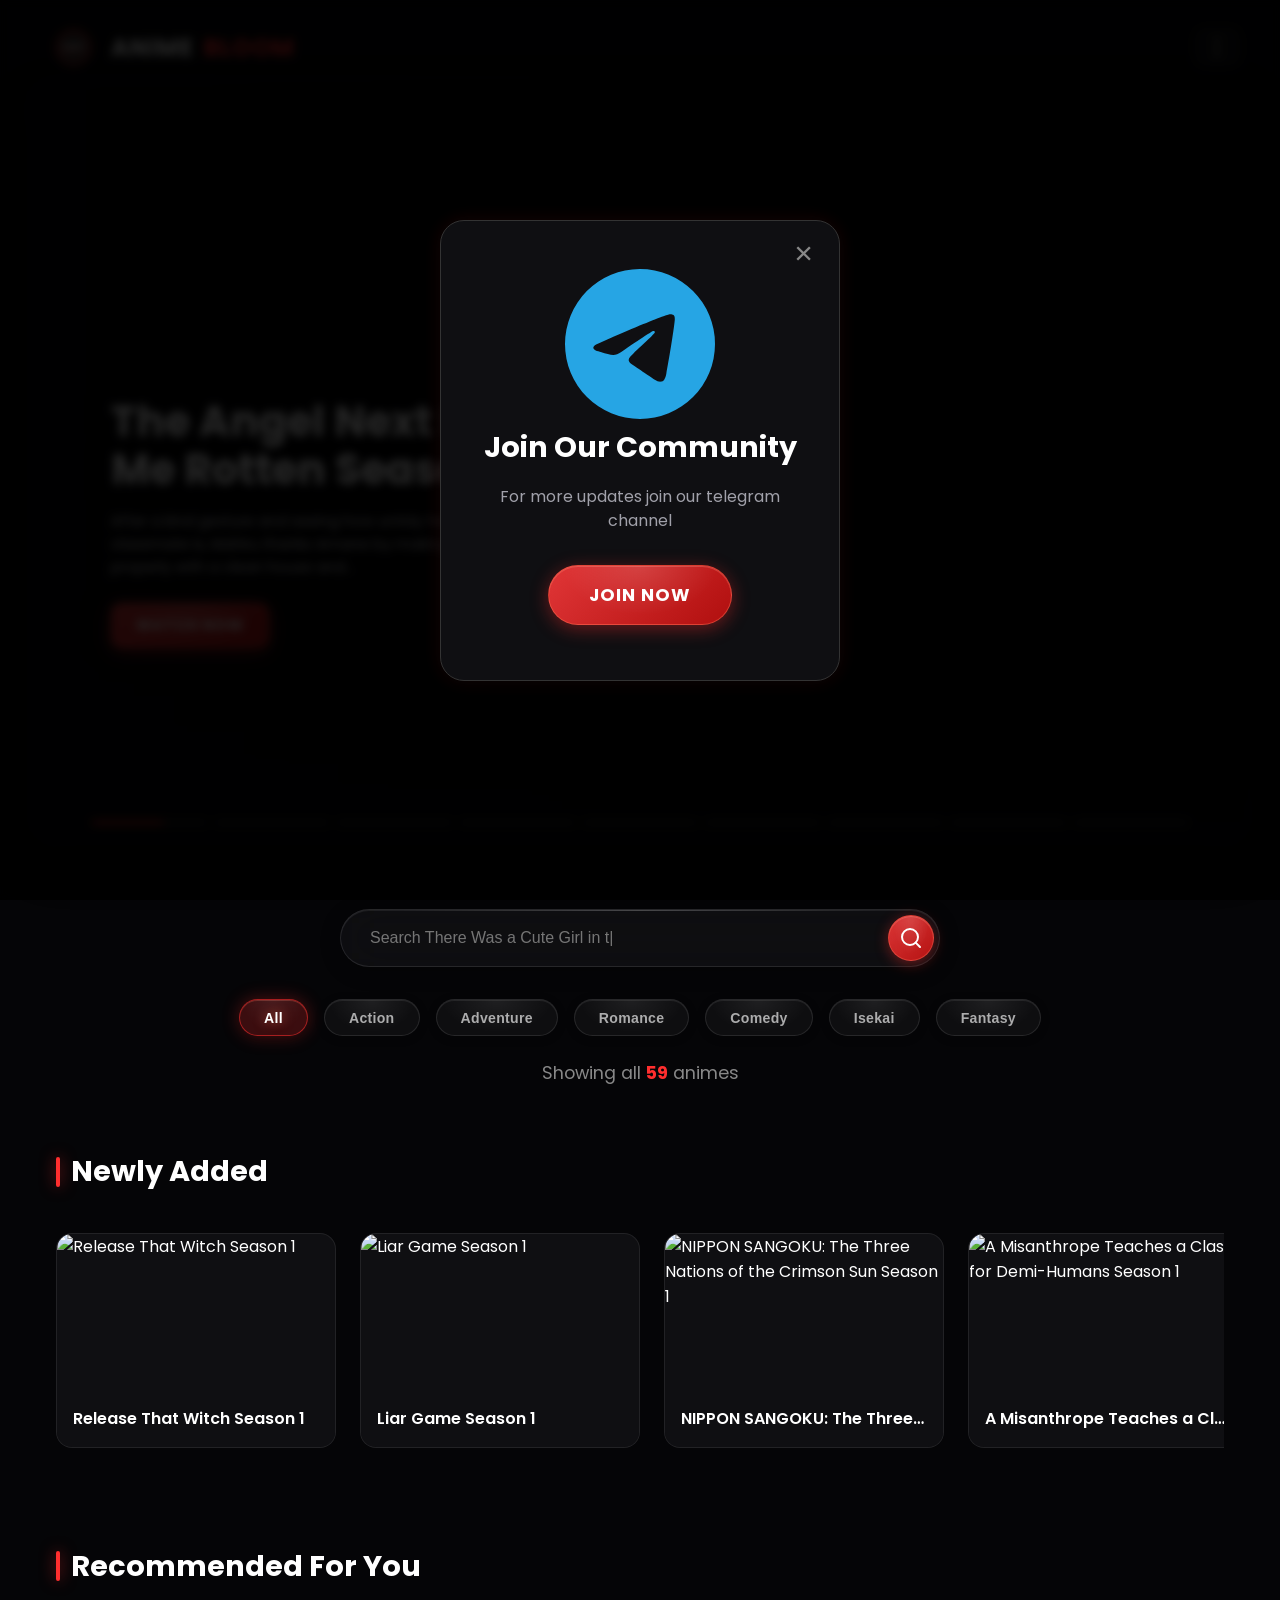
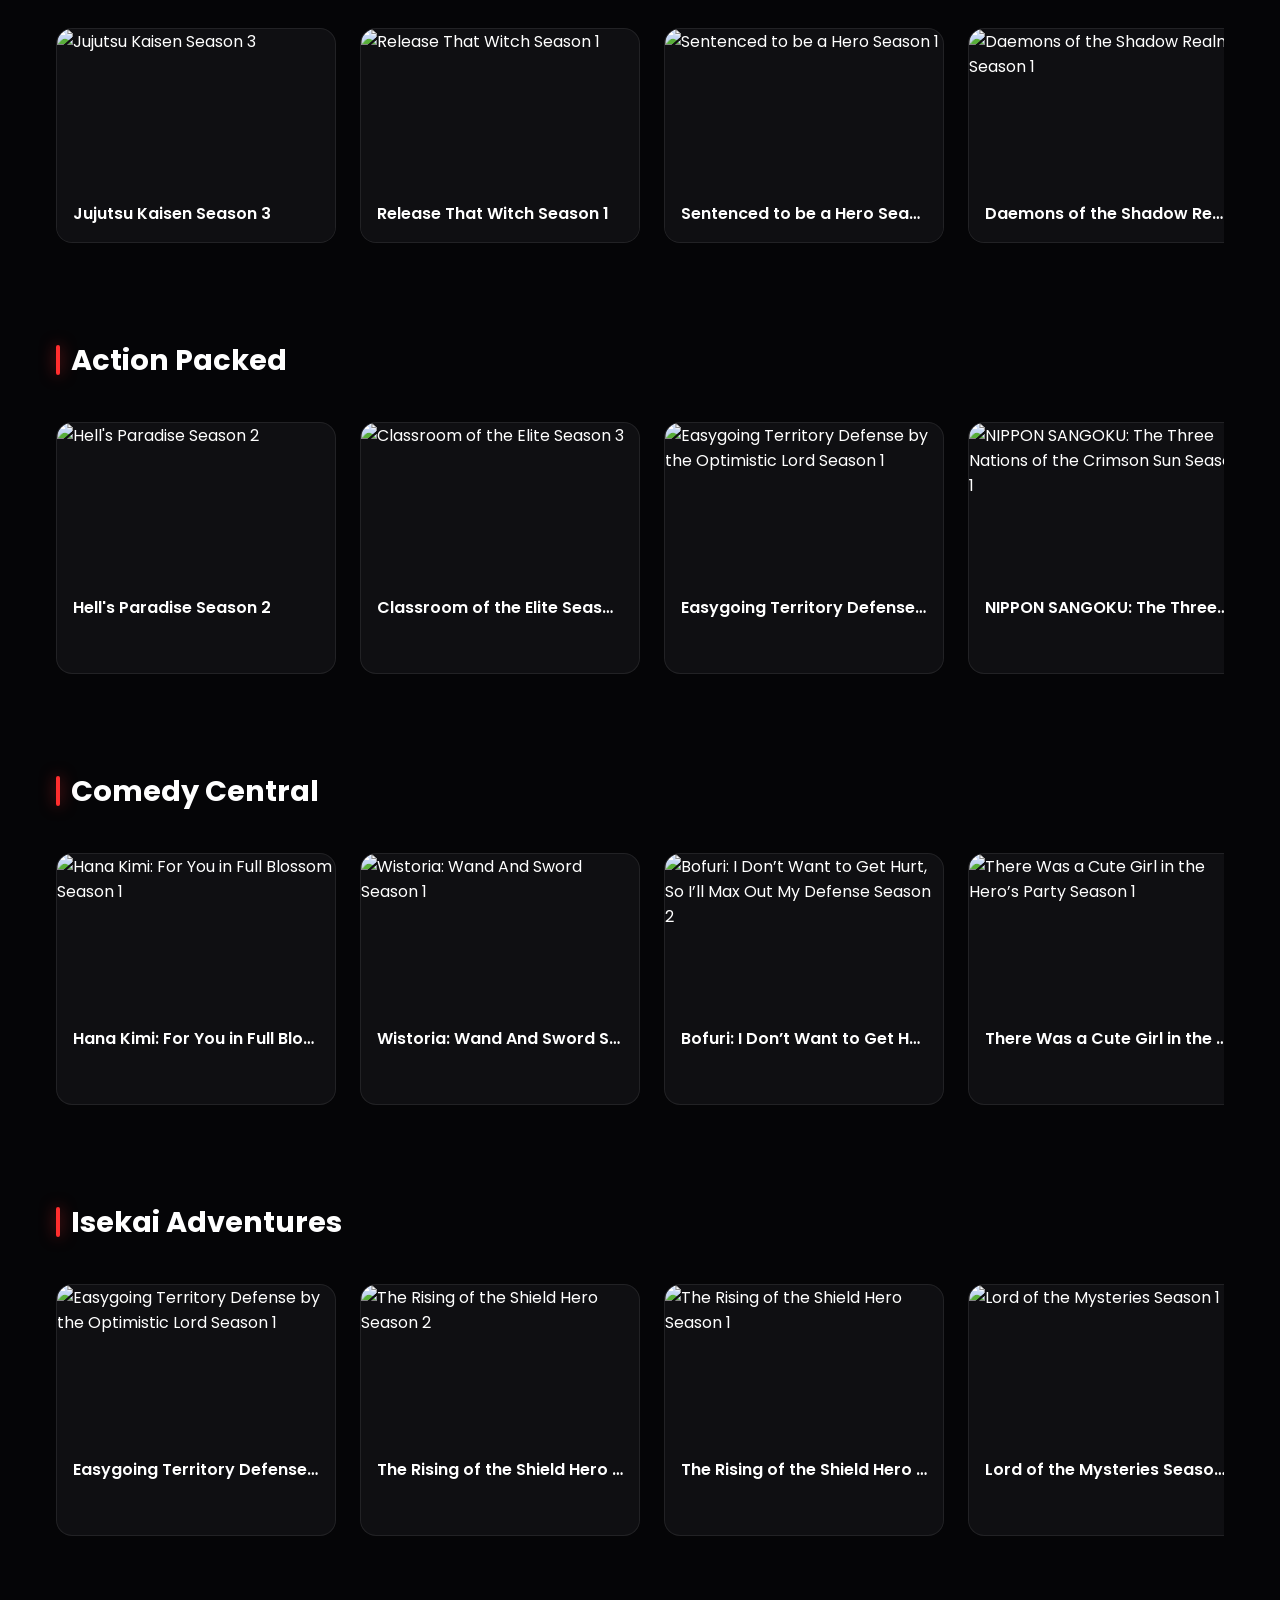
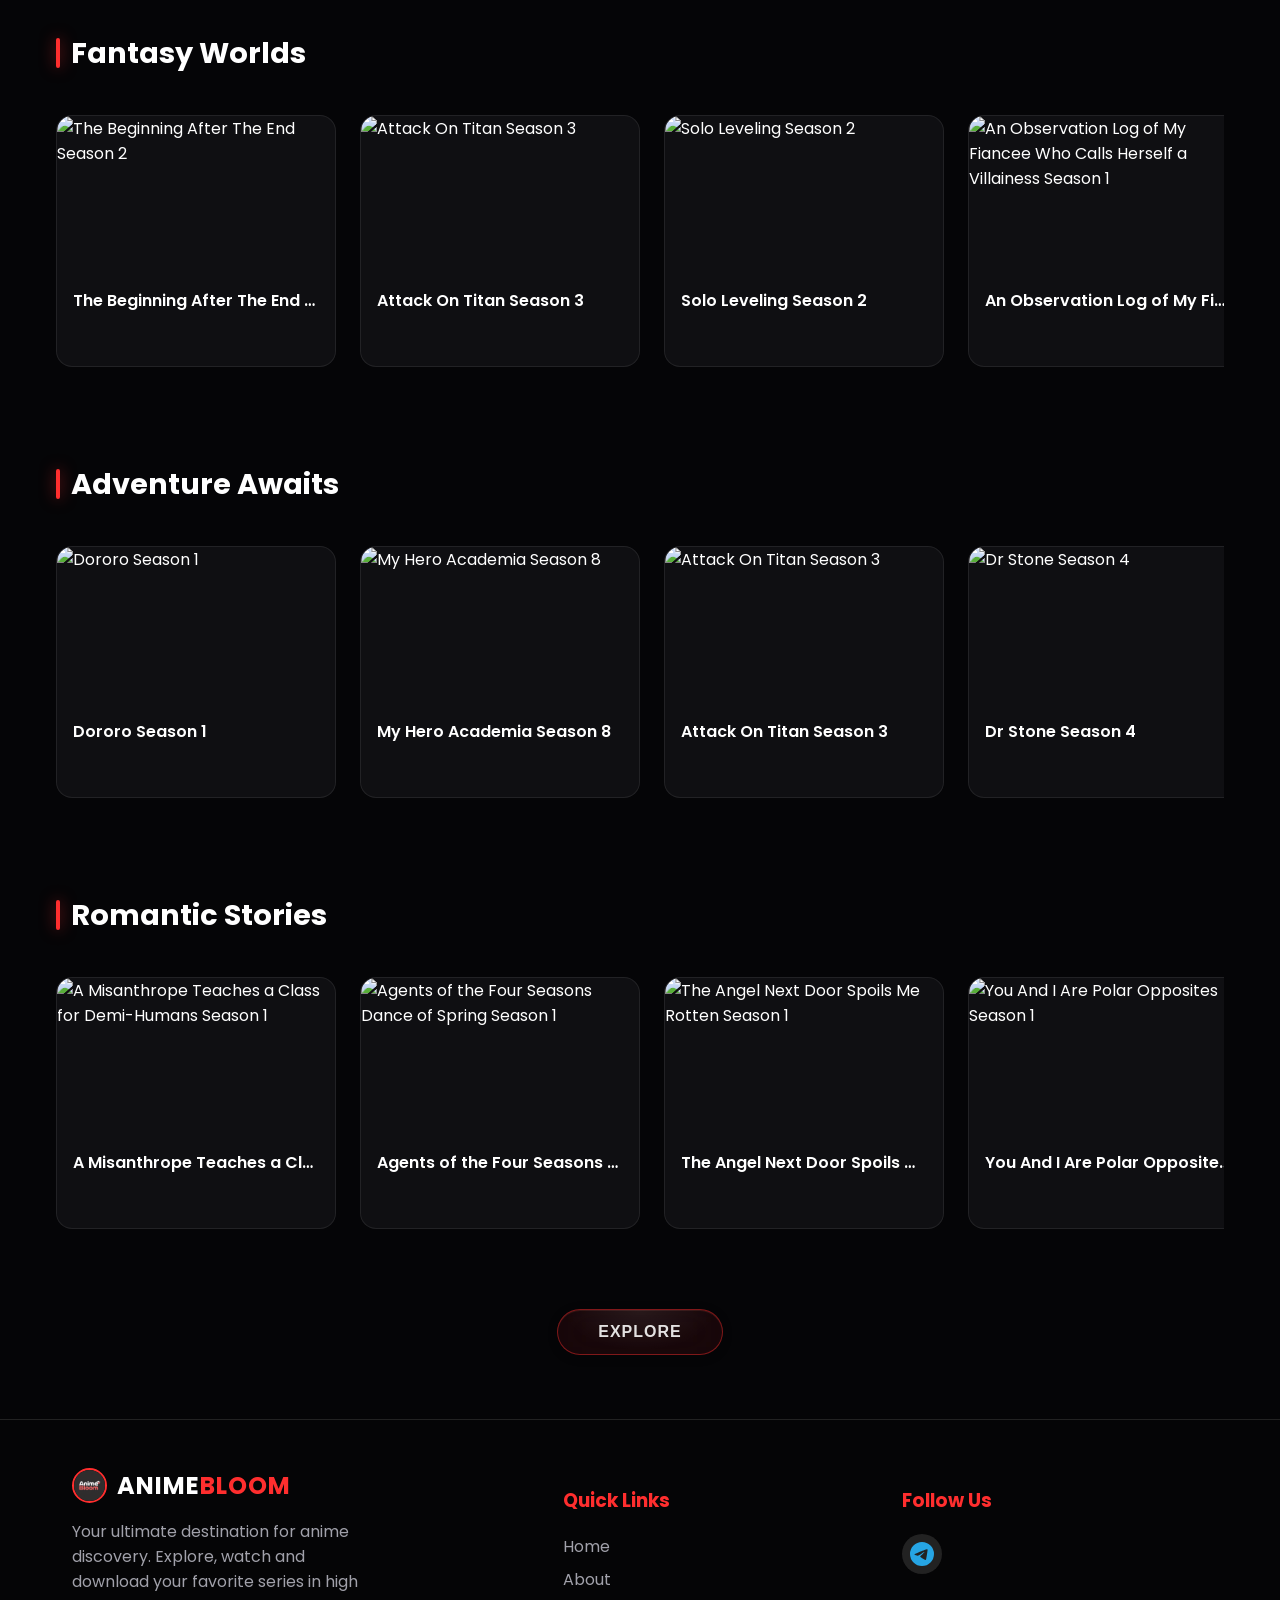
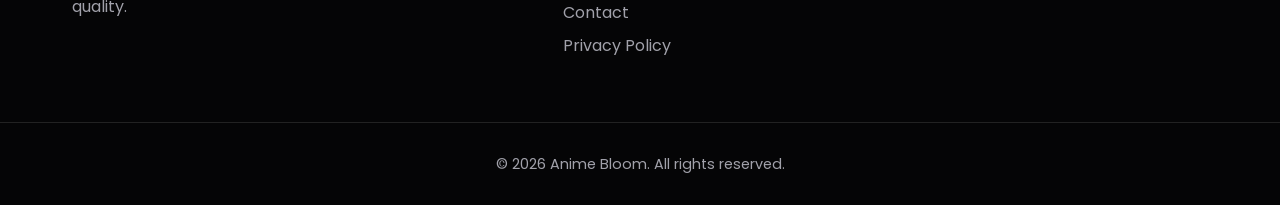
==== commit f9c7fb47: "Revert "Implement Skeleton Screens Across the Entire Site"" ====
--- a/index.html
+++ b/index.html
@@ -55,24 +55,7 @@
     <main>
 
         <section class="hero" id="hero-slider">
-            <!-- Hero Skeleton -->
-            <div class="hero-skeleton" id="hero-skeleton">
-                <div class="sk-bg"></div>
-                <div class="hero-skeleton-content">
-                    <div class="sk-title sk-shine"></div>
-                    <div class="sk-title-sm sk-shine"></div>
-                    <div class="sk-line sk-line-sm sk-shine"></div>
-                    <div class="sk-line sk-line-xs sk-shine"></div>
-                    <div class="sk-btn sk-shine"></div>
-                </div>
-                <div class="hero-skeleton-progress">
-                    <div class="sk-seg"></div>
-                    <div class="sk-seg"></div>
-                    <div class="sk-seg"></div>
-                    <div class="sk-seg"></div>
-                    <div class="sk-seg"></div>
-                </div>
-            </div>
+            <!-- Slides and progress segments will be injected here by main.js -->
         </section>
 
         <section class="search-section">
@@ -95,47 +78,7 @@
         <div id="result-info" class="result-info"></div>
 
         <section id="anime-container">
-            <!-- Skeleton Rows -->
-            <div class="sk-row">
-                <div class="sk-section-title sk-shine"></div>
-                <div class="sk-row-cards">
-                    <div class="sk-card"><div class="sk-card-img sk-shine"></div><div class="sk-card-body"><div class="sk-card-name sk-shine"></div><div class="sk-card-meta sk-shine"></div></div></div>
-                    <div class="sk-card"><div class="sk-card-img sk-shine"></div><div class="sk-card-body"><div class="sk-card-name sk-shine"></div><div class="sk-card-meta sk-shine"></div></div></div>
-                    <div class="sk-card"><div class="sk-card-img sk-shine"></div><div class="sk-card-body"><div class="sk-card-name sk-shine"></div><div class="sk-card-meta sk-shine"></div></div></div>
-                    <div class="sk-card"><div class="sk-card-img sk-shine"></div><div class="sk-card-body"><div class="sk-card-name sk-shine"></div><div class="sk-card-meta sk-shine"></div></div></div>
-                    <div class="sk-card"><div class="sk-card-img sk-shine"></div><div class="sk-card-body"><div class="sk-card-name sk-shine"></div><div class="sk-card-meta sk-shine"></div></div></div>
-                </div>
-            </div>
-            <div class="sk-row">
-                <div class="sk-section-title sk-shine"></div>
-                <div class="sk-row-cards">
-                    <div class="sk-card"><div class="sk-card-img sk-shine"></div><div class="sk-card-body"><div class="sk-card-name sk-shine"></div><div class="sk-card-meta sk-shine"></div></div></div>
-                    <div class="sk-card"><div class="sk-card-img sk-shine"></div><div class="sk-card-body"><div class="sk-card-name sk-shine"></div><div class="sk-card-meta sk-shine"></div></div></div>
-                    <div class="sk-card"><div class="sk-card-img sk-shine"></div><div class="sk-card-body"><div class="sk-card-name sk-shine"></div><div class="sk-card-meta sk-shine"></div></div></div>
-                    <div class="sk-card"><div class="sk-card-img sk-shine"></div><div class="sk-card-body"><div class="sk-card-name sk-shine"></div><div class="sk-card-meta sk-shine"></div></div></div>
-                    <div class="sk-card"><div class="sk-card-img sk-shine"></div><div class="sk-card-body"><div class="sk-card-name sk-shine"></div><div class="sk-card-meta sk-shine"></div></div></div>
-                </div>
-            </div>
-            <div class="sk-row">
-                <div class="sk-section-title sk-shine"></div>
-                <div class="sk-row-cards">
-                    <div class="sk-card"><div class="sk-card-img sk-shine"></div><div class="sk-card-body"><div class="sk-card-name sk-shine"></div><div class="sk-card-meta sk-shine"></div></div></div>
-                    <div class="sk-card"><div class="sk-card-img sk-shine"></div><div class="sk-card-body"><div class="sk-card-name sk-shine"></div><div class="sk-card-meta sk-shine"></div></div></div>
-                    <div class="sk-card"><div class="sk-card-img sk-shine"></div><div class="sk-card-body"><div class="sk-card-name sk-shine"></div><div class="sk-card-meta sk-shine"></div></div></div>
-                    <div class="sk-card"><div class="sk-card-img sk-shine"></div><div class="sk-card-body"><div class="sk-card-name sk-shine"></div><div class="sk-card-meta sk-shine"></div></div></div>
-                    <div class="sk-card"><div class="sk-card-img sk-shine"></div><div class="sk-card-body"><div class="sk-card-name sk-shine"></div><div class="sk-card-meta sk-shine"></div></div></div>
-                </div>
-            </div>
-            <div class="sk-row">
-                <div class="sk-section-title sk-shine"></div>
-                <div class="sk-row-cards">
-                    <div class="sk-card"><div class="sk-card-img sk-shine"></div><div class="sk-card-body"><div class="sk-card-name sk-shine"></div><div class="sk-card-meta sk-shine"></div></div></div>
-                    <div class="sk-card"><div class="sk-card-img sk-shine"></div><div class="sk-card-body"><div class="sk-card-name sk-shine"></div><div class="sk-card-meta sk-shine"></div></div></div>
-                    <div class="sk-card"><div class="sk-card-img sk-shine"></div><div class="sk-card-body"><div class="sk-card-name sk-shine"></div><div class="sk-card-meta sk-shine"></div></div></div>
-                    <div class="sk-card"><div class="sk-card-img sk-shine"></div><div class="sk-card-body"><div class="sk-card-name sk-shine"></div><div class="sk-card-meta sk-shine"></div></div></div>
-                    <div class="sk-card"><div class="sk-card-img sk-shine"></div><div class="sk-card-body"><div class="sk-card-name sk-shine"></div><div class="sk-card-meta sk-shine"></div></div></div>
-                </div>
-            </div>
+            <!-- Anime cards will be injected here by main.js -->
         </section>
 
         <div id="load-more-container" class="load-more-container" style="display: none;">
--- a/style.css
+++ b/style.css
@@ -2680,61 +2680,6 @@
   pointer-events: none;
 }
 
-/* ── Details Skeleton ── */
-.details-skeleton {
-  padding-top: 2rem;
-  max-width: 1200px;
-  margin: 0 auto;
-}
-
-.sk-details-layout {
-  display: flex;
-  flex-wrap: wrap;
-  gap: 4rem;
-  text-align: left;
-}
-
-.sk-details-thumb {
-  width: 300px;
-  height: 450px;
-  border-radius: 12px;
-  flex-shrink: 0;
-}
-
-.sk-details-info {
-  flex: 1;
-  display: flex;
-  flex-direction: column;
-  gap: 1.2rem;
-}
-
-.sk-details-info .sk-title {
-  width: 60%;
-  height: 40px;
-  margin-bottom: 1rem;
-}
-
-.sk-details-info .sk-line {
-  width: 100%;
-  height: 18px;
-}
-
-.sk-details-info .sk-line:nth-child(odd) {
-  width: 85%;
-}
-
-@media (max-width: 768px) {
-  .sk-details-layout {
-    flex-direction: column;
-    align-items: center;
-  }
-  .sk-details-thumb {
-    width: 100%;
-    max-width: 400px;
-    height: 560px;
-  }
-}
-
 /* ── Search Suggestions Dropdown ── */
 .search-suggestions {
     position: absolute;
--- a/style.css
+++ b/style.css
@@ -2680,61 +2680,6 @@
   pointer-events: none;
 }
 
-/* ── Details Skeleton ── */
-.details-skeleton {
-  padding-top: 2rem;
-  max-width: 1200px;
-  margin: 0 auto;
-}
-
-.sk-details-layout {
-  display: flex;
-  flex-wrap: wrap;
-  gap: 4rem;
-  text-align: left;
-}
-
-.sk-details-thumb {
-  width: 300px;
-  height: 450px;
-  border-radius: 12px;
-  flex-shrink: 0;
-}
-
-.sk-details-info {
-  flex: 1;
-  display: flex;
-  flex-direction: column;
-  gap: 1.2rem;
-}
-
-.sk-details-info .sk-title {
-  width: 60%;
-  height: 40px;
-  margin-bottom: 1rem;
-}
-
-.sk-details-info .sk-line {
-  width: 100%;
-  height: 18px;
-}
-
-.sk-details-info .sk-line:nth-child(odd) {
-  width: 85%;
-}
-
-@media (max-width: 768px) {
-  .sk-details-layout {
-    flex-direction: column;
-    align-items: center;
-  }
-  .sk-details-thumb {
-    width: 100%;
-    max-width: 400px;
-    height: 560px;
-  }
-}
-
 /* ── Search Suggestions Dropdown ── */
 .search-suggestions {
     position: absolute;
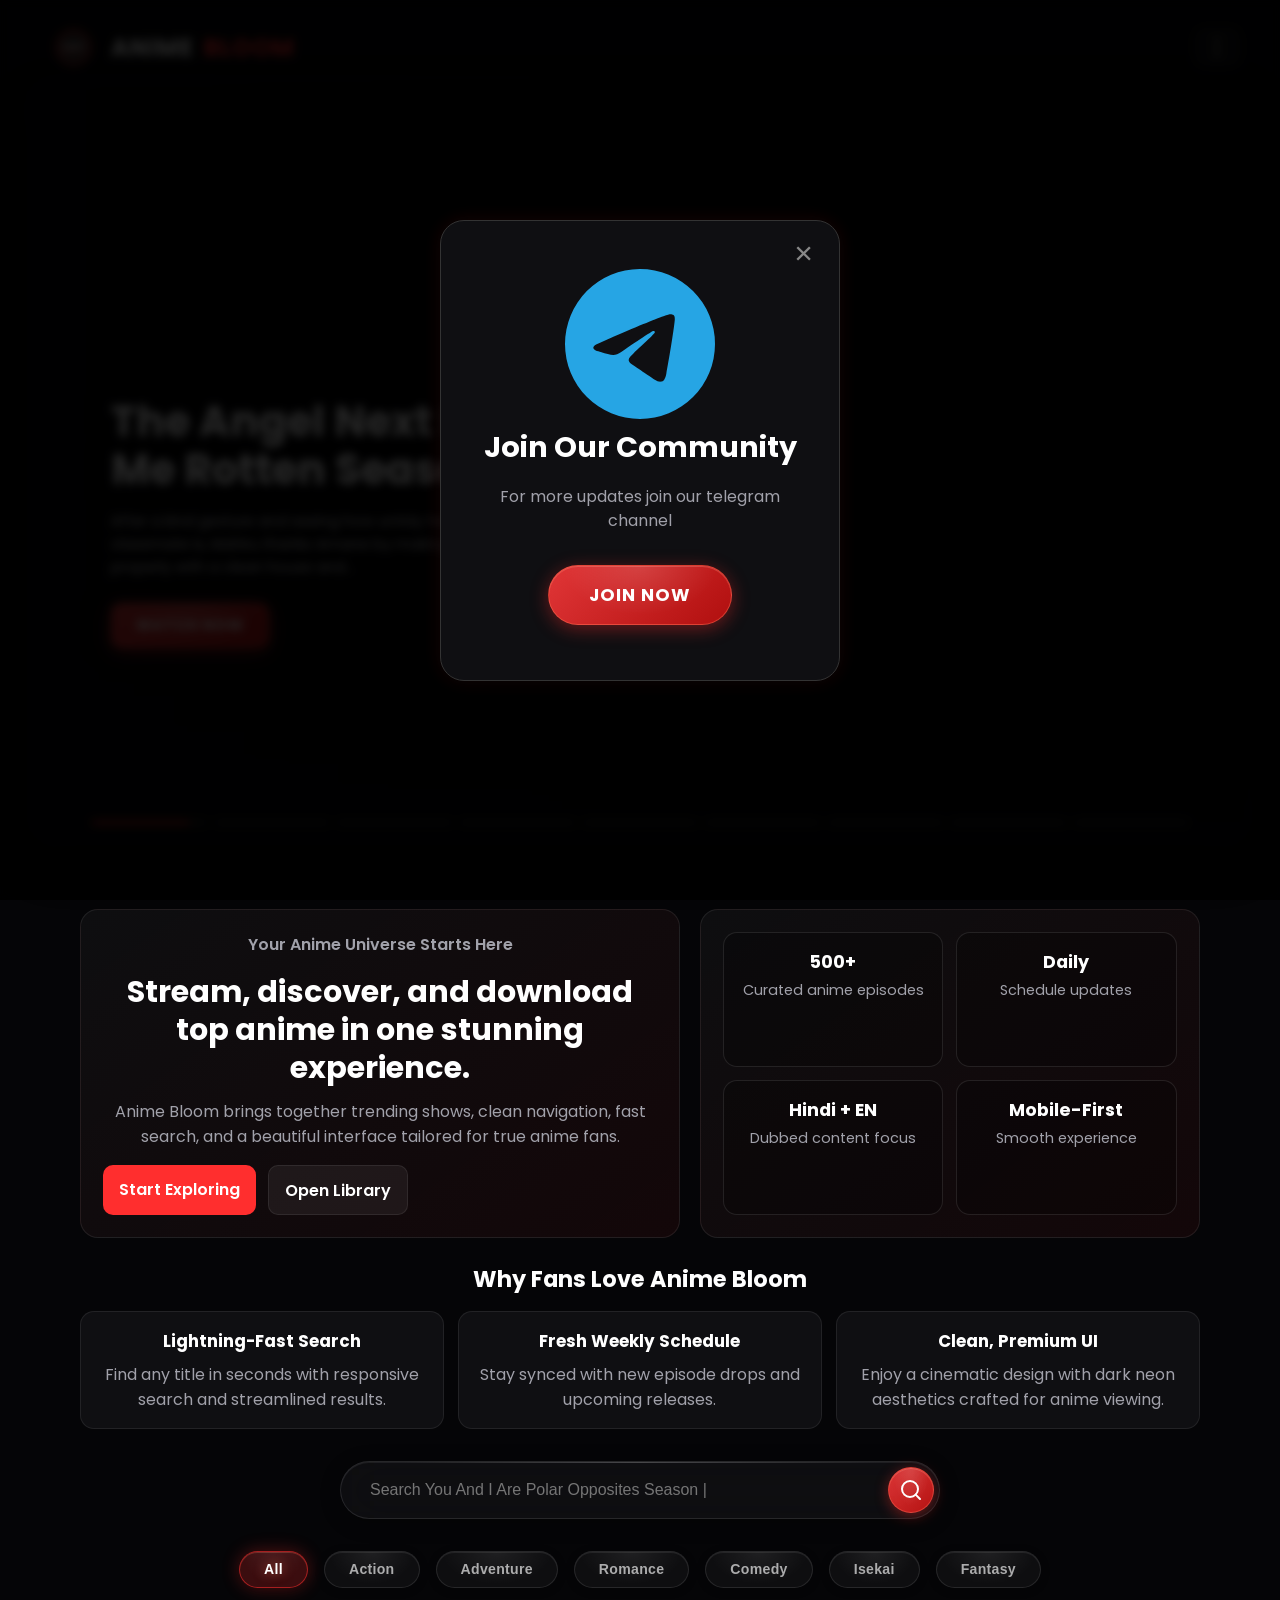
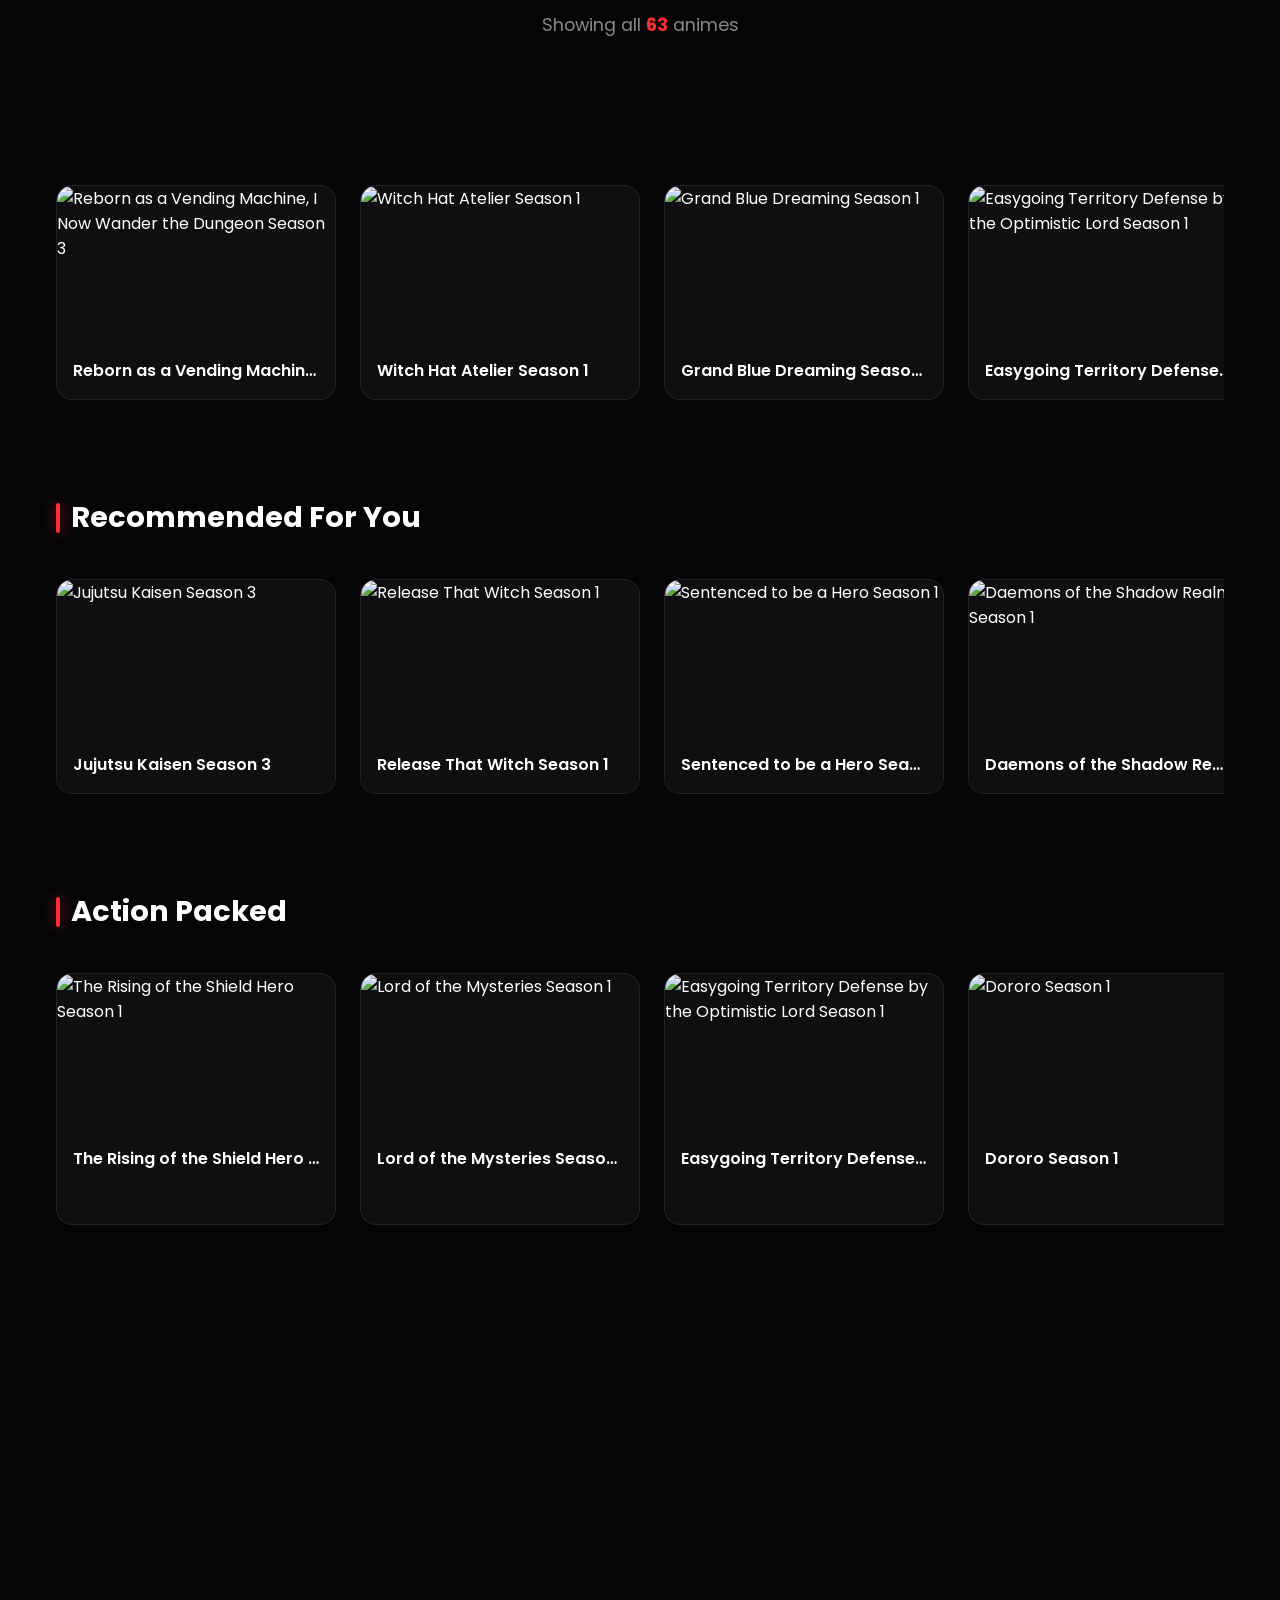
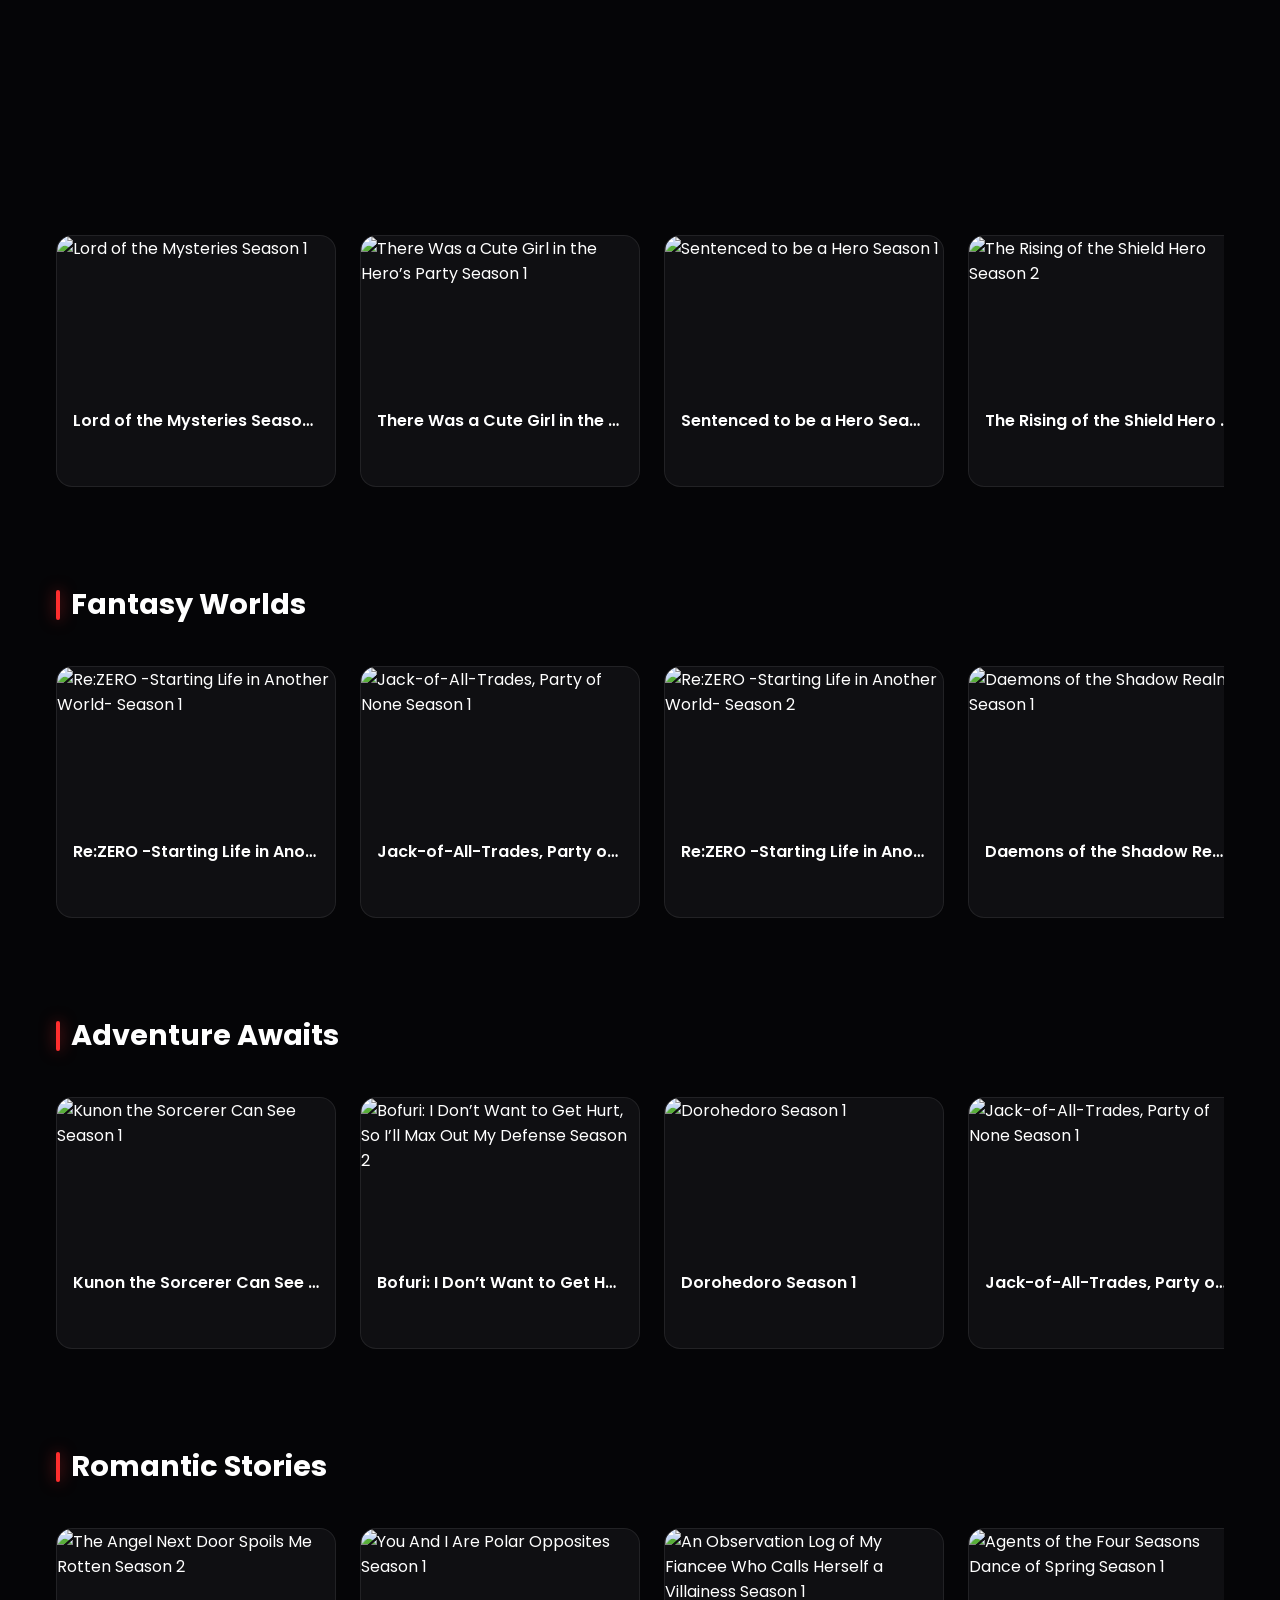
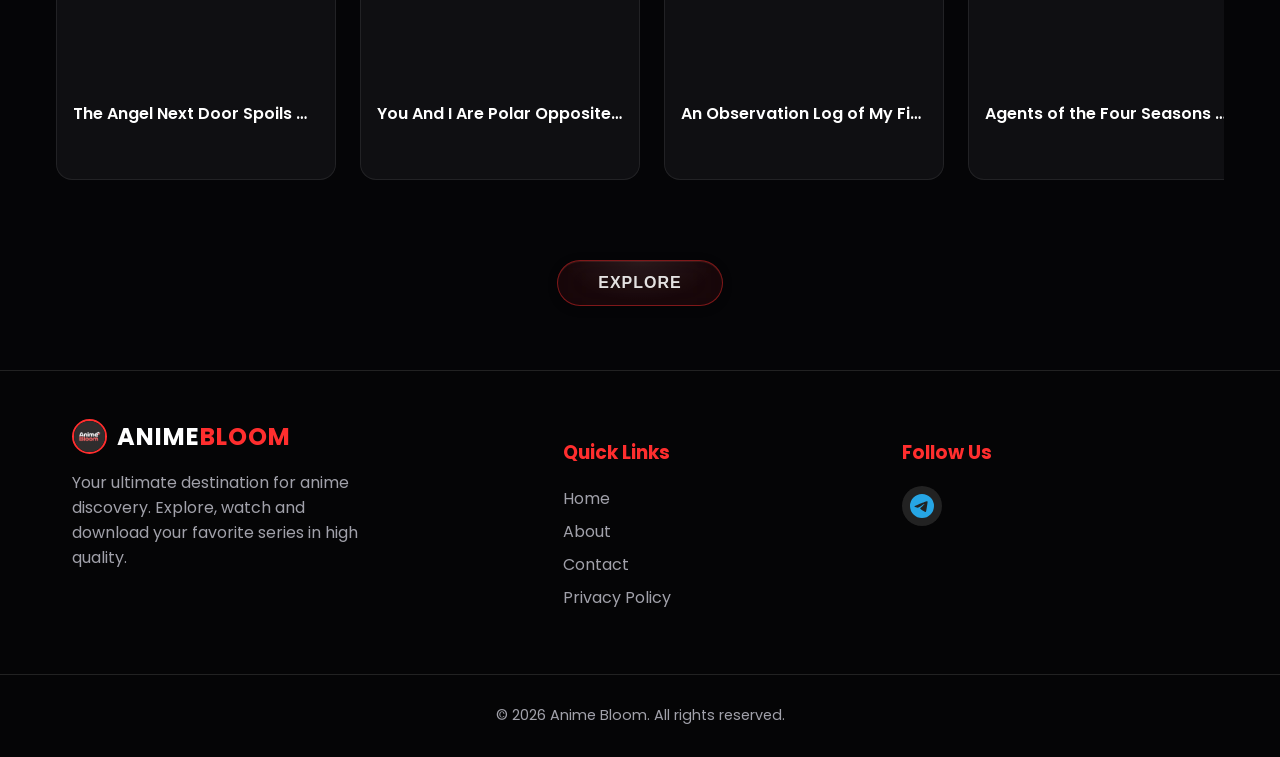
==== commit a058c97a: "Create polished anime-themed landing page sections" ====
--- a/index.html
+++ b/index.html
@@ -31,6 +31,7 @@
     <link rel="stylesheet" href="/style.css">
     <script async src="/gtag.js"></script>
 </head>
+<body>
     <header>
         <nav>
             <div class="nav-container">
@@ -58,6 +59,36 @@
             <!-- Slides and progress segments will be injected here by main.js -->
         </section>
 
+
+
+        <section class="landing-highlight">
+            <div class="landing-grid">
+                <div class="landing-copy">
+                    <p class="landing-kicker">Your Anime Universe Starts Here</p>
+                    <h2>Stream, discover, and download top anime in one stunning experience.</h2>
+                    <p>Anime Bloom brings together trending shows, clean navigation, fast search, and a beautiful interface tailored for true anime fans.</p>
+                    <div class="landing-actions">
+                        <a href="#search-box" class="primary-cta">Start Exploring</a>
+                        <a href="/library" class="secondary-cta">Open Library</a>
+                    </div>
+                </div>
+                <div class="landing-stats" aria-label="Anime Bloom highlights">
+                    <div class="stat-card"><span>500+</span><p>Curated anime episodes</p></div>
+                    <div class="stat-card"><span>Daily</span><p>Schedule updates</p></div>
+                    <div class="stat-card"><span>Hindi + EN</span><p>Dubbed content focus</p></div>
+                    <div class="stat-card"><span>Mobile-First</span><p>Smooth experience</p></div>
+                </div>
+            </div>
+        </section>
+
+        <section class="why-choose-us">
+            <h2>Why Fans Love Anime Bloom</h2>
+            <div class="feature-grid">
+                <article class="feature-card"><h3>Lightning-Fast Search</h3><p>Find any title in seconds with responsive search and streamlined results.</p></article>
+                <article class="feature-card"><h3>Fresh Weekly Schedule</h3><p>Stay synced with new episode drops and upcoming releases.</p></article>
+                <article class="feature-card"><h3>Clean, Premium UI</h3><p>Enjoy a cinematic design with dark neon aesthetics crafted for anime viewing.</p></article>
+            </div>
+        </section>
         <section class="search-section">
             <input type="text" id="search-box" placeholder="Search for anime...">
             <button id="search-btn" aria-label="Search">
--- a/style.css
+++ b/style.css
@@ -489,6 +489,75 @@
     border-color: rgba(255, 130, 100, 0.6);
 }
 
+
+.landing-highlight {
+    max-width: 1200px;
+    margin: 2rem auto 1.5rem;
+    padding: 0 1.5rem;
+}
+
+.landing-grid {
+    display: grid;
+    grid-template-columns: 1.2fr 1fr;
+    gap: 1.2rem;
+}
+
+.landing-copy,
+.landing-stats {
+    background: linear-gradient(145deg, rgba(255, 255, 255, 0.04), rgba(255, 46, 46, 0.06));
+    border: 1px solid var(--soft-border);
+    border-radius: 18px;
+    padding: 1.4rem;
+}
+
+.landing-kicker { color: var(--secondary-color); font-weight: 600; margin-bottom: 0.5rem; }
+.landing-copy h2 { margin: 0 0 0.75rem; font-size: 1.9rem; line-height: 1.25; }
+.landing-copy p { color: var(--secondary-text); margin: 0 0 1rem; }
+.landing-actions { display: flex; gap: 0.75rem; flex-wrap: wrap; }
+.primary-cta,
+.secondary-cta {
+    text-decoration: none;
+    padding: 0.7rem 1rem;
+    border-radius: 10px;
+    font-weight: 600;
+}
+.primary-cta { background: var(--accent-color); color: #fff; }
+.secondary-cta { background: rgba(255,255,255,0.06); color: #fff; border: 1px solid var(--soft-border); }
+
+.landing-stats {
+    display: grid;
+    grid-template-columns: 1fr 1fr;
+    gap: 0.8rem;
+}
+.stat-card {
+    background: rgba(0,0,0,0.25);
+    border: 1px solid rgba(255,255,255,0.1);
+    border-radius: 14px;
+    padding: 1rem;
+}
+.stat-card span { display:block; font-size:1.1rem; font-weight:700; color: #fff; margin-bottom:0.3rem; }
+.stat-card p { margin:0; color: var(--secondary-text); font-size: 0.9rem; }
+
+.why-choose-us {
+    max-width: 1200px;
+    margin: 0 auto 1.2rem;
+    padding: 0 1.5rem;
+}
+.why-choose-us h2 { font-size: 1.4rem; margin: 0 0 0.9rem; }
+.feature-grid {
+    display: grid;
+    grid-template-columns: repeat(3, minmax(0, 1fr));
+    gap: 0.9rem;
+}
+.feature-card {
+    background: var(--card-bg);
+    border: 1px solid var(--soft-border);
+    border-radius: 14px;
+    padding: 1rem;
+}
+.feature-card h3 { margin: 0 0 0.5rem; font-size: 1.05rem; }
+.feature-card p { margin: 0; color: var(--secondary-text); }
+
 .search-section {
     position: relative;
     overflow: visible;
@@ -2091,27 +2160,6 @@
         0 6px 24px rgba(255, 46, 46, 0.55);
 }
 
-/* Skeleton */
-.skeleton-card {
-    background: var(--card-bg);
-    border-radius: 16px;
-    overflow: hidden;
-    border: 1px solid var(--soft-border);
-    height: 100%;
-}
-
-.skeleton-img,
-.skeleton-title {
-    background: #18181c;
-    position: relative;
-    overflow: hidden;
-}
-
-
-.skeleton-info {
-    padding: 1rem;
-}
-
 .skeleton-img::after,
 .skeleton-title::after {
     content: '';
@@ -2127,13 +2175,6 @@
     100% { transform: translateX(100%); }
 }
 
-.skeleton-grid {
-    display: grid;
-    grid-template-columns: repeat(auto-fill, minmax(280px, 1fr));
-    gap: 2rem;
-    width: 100%;
-    margin-top: 2rem;
-}
 
 /* Schedule & News Styles */
 .news-grid {
@@ -2509,6 +2550,14 @@
   );
   background-size: 600px 100%;
   animation: sk-shimmer 1.4s infinite linear;
+}
+
+/* ADD THIS */
+.sk-bg {
+  position: absolute;
+  inset: 0;
+  width: 100%;
+  height: 100%;
 }
  
 /* ── Hero skeleton ── */
@@ -2626,7 +2675,14 @@
 .sk-card-img {
   width: 100%;
   aspect-ratio: 16 / 9;
+  height: 158px;          /* fallback for browsers without aspect-ratio support */
   border-radius: 0;
+}
+
+@supports (aspect-ratio: 16 / 9) {
+  .sk-card-img {
+    height: auto;         /* let aspect-ratio take over when supported */
+  }
 }
  
 .sk-card-body {
@@ -2826,3 +2882,9 @@
 .did-you-mean:hover {
     opacity: 0.8;
 }
+
+
+@media (max-width: 900px) {
+  .landing-grid, .feature-grid { grid-template-columns: 1fr; }
+  .landing-copy h2 { font-size: 1.45rem; }
+}
--- a/style.css
+++ b/style.css
@@ -489,6 +489,75 @@
     border-color: rgba(255, 130, 100, 0.6);
 }
 
+
+.landing-highlight {
+    max-width: 1200px;
+    margin: 2rem auto 1.5rem;
+    padding: 0 1.5rem;
+}
+
+.landing-grid {
+    display: grid;
+    grid-template-columns: 1.2fr 1fr;
+    gap: 1.2rem;
+}
+
+.landing-copy,
+.landing-stats {
+    background: linear-gradient(145deg, rgba(255, 255, 255, 0.04), rgba(255, 46, 46, 0.06));
+    border: 1px solid var(--soft-border);
+    border-radius: 18px;
+    padding: 1.4rem;
+}
+
+.landing-kicker { color: var(--secondary-color); font-weight: 600; margin-bottom: 0.5rem; }
+.landing-copy h2 { margin: 0 0 0.75rem; font-size: 1.9rem; line-height: 1.25; }
+.landing-copy p { color: var(--secondary-text); margin: 0 0 1rem; }
+.landing-actions { display: flex; gap: 0.75rem; flex-wrap: wrap; }
+.primary-cta,
+.secondary-cta {
+    text-decoration: none;
+    padding: 0.7rem 1rem;
+    border-radius: 10px;
+    font-weight: 600;
+}
+.primary-cta { background: var(--accent-color); color: #fff; }
+.secondary-cta { background: rgba(255,255,255,0.06); color: #fff; border: 1px solid var(--soft-border); }
+
+.landing-stats {
+    display: grid;
+    grid-template-columns: 1fr 1fr;
+    gap: 0.8rem;
+}
+.stat-card {
+    background: rgba(0,0,0,0.25);
+    border: 1px solid rgba(255,255,255,0.1);
+    border-radius: 14px;
+    padding: 1rem;
+}
+.stat-card span { display:block; font-size:1.1rem; font-weight:700; color: #fff; margin-bottom:0.3rem; }
+.stat-card p { margin:0; color: var(--secondary-text); font-size: 0.9rem; }
+
+.why-choose-us {
+    max-width: 1200px;
+    margin: 0 auto 1.2rem;
+    padding: 0 1.5rem;
+}
+.why-choose-us h2 { font-size: 1.4rem; margin: 0 0 0.9rem; }
+.feature-grid {
+    display: grid;
+    grid-template-columns: repeat(3, minmax(0, 1fr));
+    gap: 0.9rem;
+}
+.feature-card {
+    background: var(--card-bg);
+    border: 1px solid var(--soft-border);
+    border-radius: 14px;
+    padding: 1rem;
+}
+.feature-card h3 { margin: 0 0 0.5rem; font-size: 1.05rem; }
+.feature-card p { margin: 0; color: var(--secondary-text); }
+
 .search-section {
     position: relative;
     overflow: visible;
@@ -2091,27 +2160,6 @@
         0 6px 24px rgba(255, 46, 46, 0.55);
 }
 
-/* Skeleton */
-.skeleton-card {
-    background: var(--card-bg);
-    border-radius: 16px;
-    overflow: hidden;
-    border: 1px solid var(--soft-border);
-    height: 100%;
-}
-
-.skeleton-img,
-.skeleton-title {
-    background: #18181c;
-    position: relative;
-    overflow: hidden;
-}
-
-
-.skeleton-info {
-    padding: 1rem;
-}
-
 .skeleton-img::after,
 .skeleton-title::after {
     content: '';
@@ -2127,13 +2175,6 @@
     100% { transform: translateX(100%); }
 }
 
-.skeleton-grid {
-    display: grid;
-    grid-template-columns: repeat(auto-fill, minmax(280px, 1fr));
-    gap: 2rem;
-    width: 100%;
-    margin-top: 2rem;
-}
 
 /* Schedule & News Styles */
 .news-grid {
@@ -2509,6 +2550,14 @@
   );
   background-size: 600px 100%;
   animation: sk-shimmer 1.4s infinite linear;
+}
+
+/* ADD THIS */
+.sk-bg {
+  position: absolute;
+  inset: 0;
+  width: 100%;
+  height: 100%;
 }
  
 /* ── Hero skeleton ── */
@@ -2626,7 +2675,14 @@
 .sk-card-img {
   width: 100%;
   aspect-ratio: 16 / 9;
+  height: 158px;          /* fallback for browsers without aspect-ratio support */
   border-radius: 0;
+}
+
+@supports (aspect-ratio: 16 / 9) {
+  .sk-card-img {
+    height: auto;         /* let aspect-ratio take over when supported */
+  }
 }
  
 .sk-card-body {
@@ -2826,3 +2882,9 @@
 .did-you-mean:hover {
     opacity: 0.8;
 }
+
+
+@media (max-width: 900px) {
+  .landing-grid, .feature-grid { grid-template-columns: 1fr; }
+  .landing-copy h2 { font-size: 1.45rem; }
+}
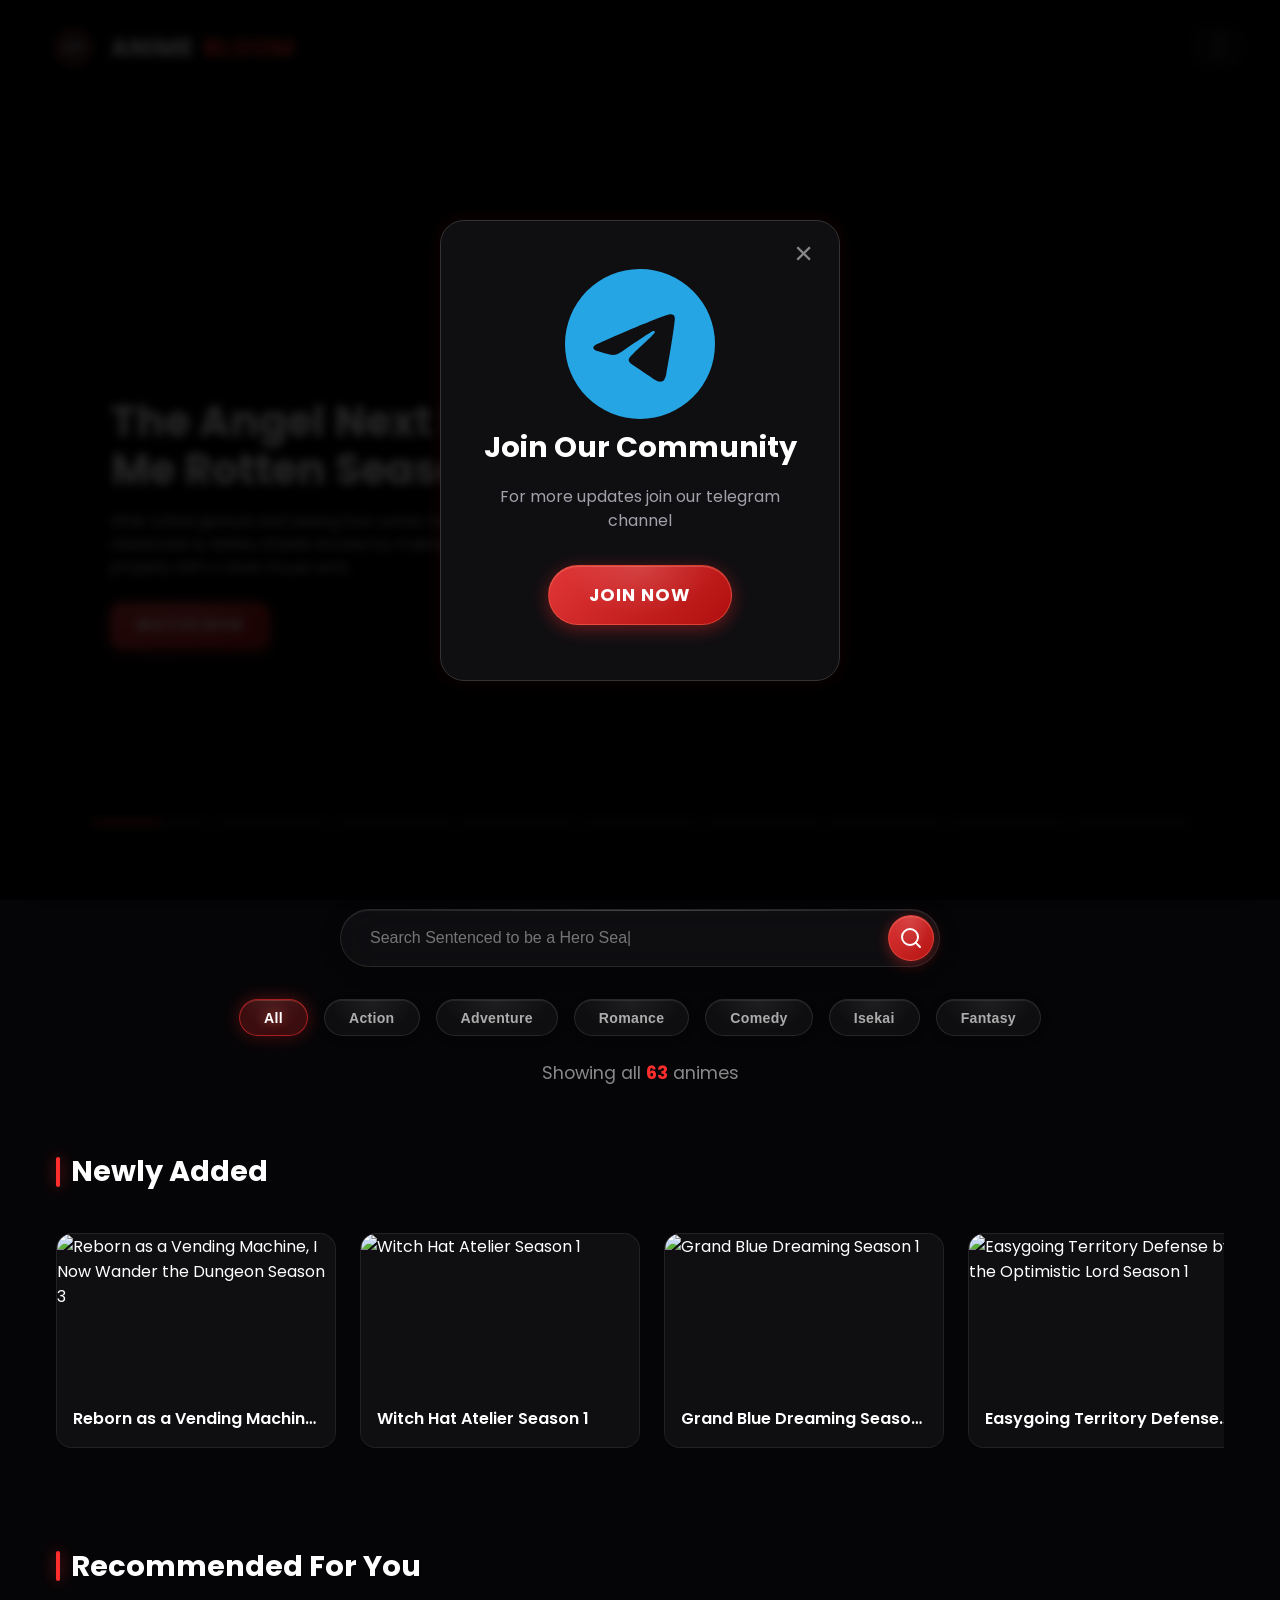
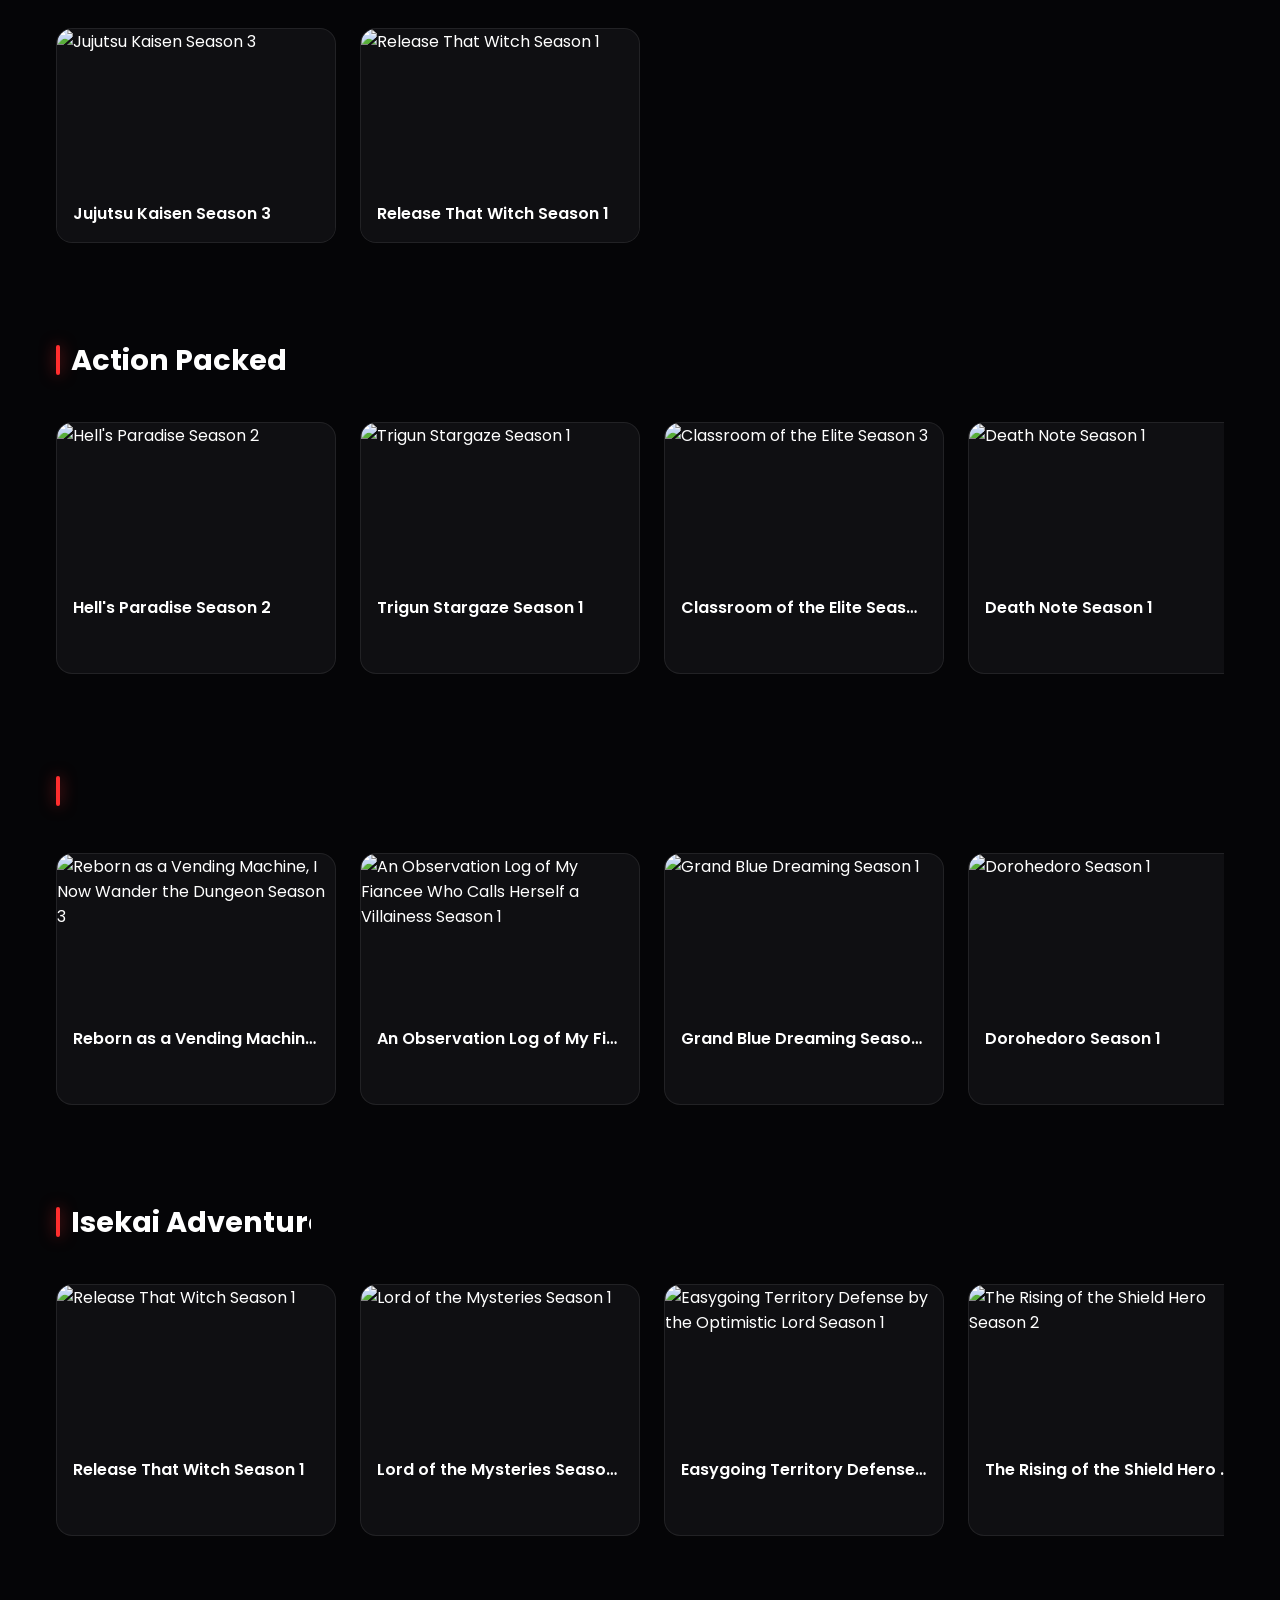
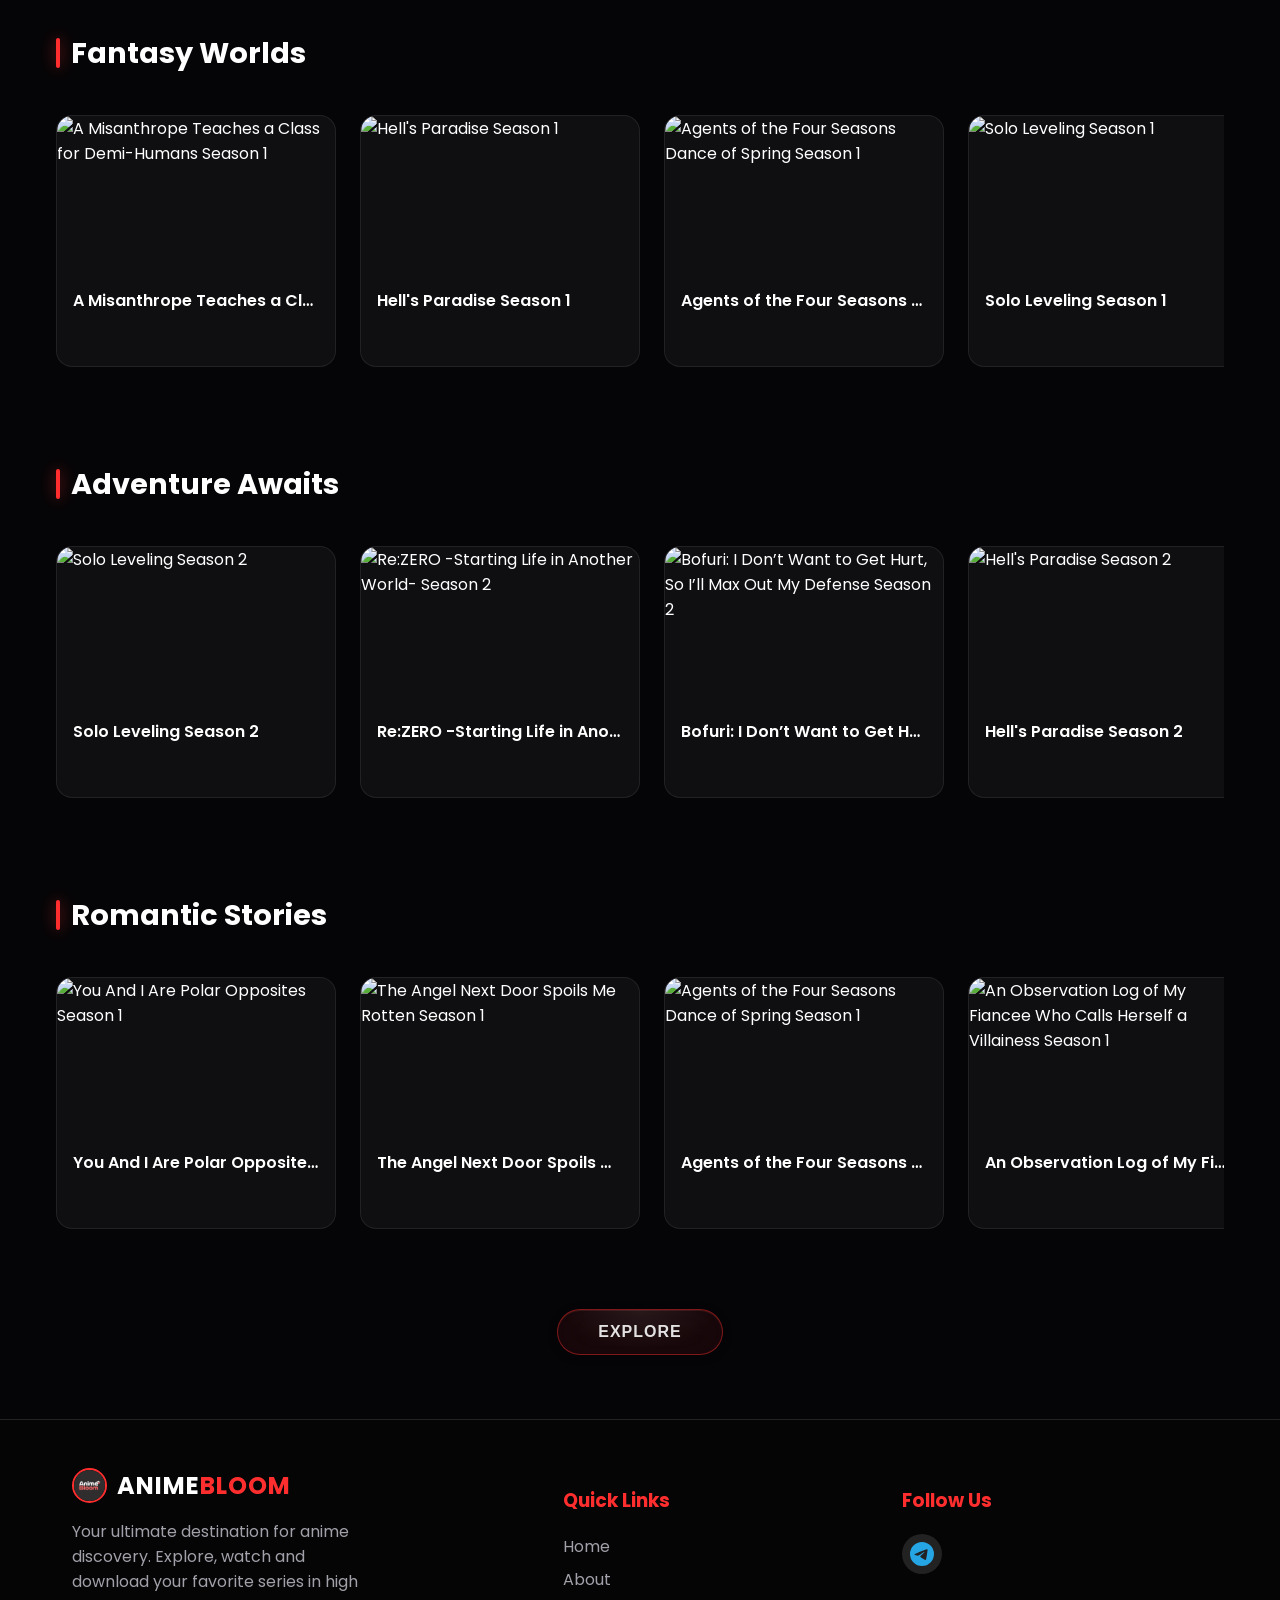
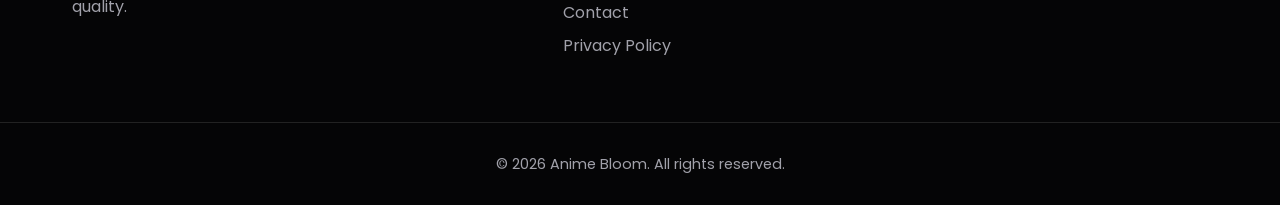
==== commit 0bc4532e: "Revert "Add anime-themed landing highlight and feature sections to homepage"" ====
--- a/index.html
+++ b/index.html
@@ -31,7 +31,6 @@
     <link rel="stylesheet" href="/style.css">
     <script async src="/gtag.js"></script>
 </head>
-<body>
     <header>
         <nav>
             <div class="nav-container">
@@ -59,36 +58,6 @@
             <!-- Slides and progress segments will be injected here by main.js -->
         </section>
 
-
-
-        <section class="landing-highlight">
-            <div class="landing-grid">
-                <div class="landing-copy">
-                    <p class="landing-kicker">Your Anime Universe Starts Here</p>
-                    <h2>Stream, discover, and download top anime in one stunning experience.</h2>
-                    <p>Anime Bloom brings together trending shows, clean navigation, fast search, and a beautiful interface tailored for true anime fans.</p>
-                    <div class="landing-actions">
-                        <a href="#search-box" class="primary-cta">Start Exploring</a>
-                        <a href="/library" class="secondary-cta">Open Library</a>
-                    </div>
-                </div>
-                <div class="landing-stats" aria-label="Anime Bloom highlights">
-                    <div class="stat-card"><span>500+</span><p>Curated anime episodes</p></div>
-                    <div class="stat-card"><span>Daily</span><p>Schedule updates</p></div>
-                    <div class="stat-card"><span>Hindi + EN</span><p>Dubbed content focus</p></div>
-                    <div class="stat-card"><span>Mobile-First</span><p>Smooth experience</p></div>
-                </div>
-            </div>
-        </section>
-
-        <section class="why-choose-us">
-            <h2>Why Fans Love Anime Bloom</h2>
-            <div class="feature-grid">
-                <article class="feature-card"><h3>Lightning-Fast Search</h3><p>Find any title in seconds with responsive search and streamlined results.</p></article>
-                <article class="feature-card"><h3>Fresh Weekly Schedule</h3><p>Stay synced with new episode drops and upcoming releases.</p></article>
-                <article class="feature-card"><h3>Clean, Premium UI</h3><p>Enjoy a cinematic design with dark neon aesthetics crafted for anime viewing.</p></article>
-            </div>
-        </section>
         <section class="search-section">
             <input type="text" id="search-box" placeholder="Search for anime...">
             <button id="search-btn" aria-label="Search">
--- a/style.css
+++ b/style.css
@@ -489,75 +489,6 @@
     border-color: rgba(255, 130, 100, 0.6);
 }
 
-
-.landing-highlight {
-    max-width: 1200px;
-    margin: 2rem auto 1.5rem;
-    padding: 0 1.5rem;
-}
-
-.landing-grid {
-    display: grid;
-    grid-template-columns: 1.2fr 1fr;
-    gap: 1.2rem;
-}
-
-.landing-copy,
-.landing-stats {
-    background: linear-gradient(145deg, rgba(255, 255, 255, 0.04), rgba(255, 46, 46, 0.06));
-    border: 1px solid var(--soft-border);
-    border-radius: 18px;
-    padding: 1.4rem;
-}
-
-.landing-kicker { color: var(--secondary-color); font-weight: 600; margin-bottom: 0.5rem; }
-.landing-copy h2 { margin: 0 0 0.75rem; font-size: 1.9rem; line-height: 1.25; }
-.landing-copy p { color: var(--secondary-text); margin: 0 0 1rem; }
-.landing-actions { display: flex; gap: 0.75rem; flex-wrap: wrap; }
-.primary-cta,
-.secondary-cta {
-    text-decoration: none;
-    padding: 0.7rem 1rem;
-    border-radius: 10px;
-    font-weight: 600;
-}
-.primary-cta { background: var(--accent-color); color: #fff; }
-.secondary-cta { background: rgba(255,255,255,0.06); color: #fff; border: 1px solid var(--soft-border); }
-
-.landing-stats {
-    display: grid;
-    grid-template-columns: 1fr 1fr;
-    gap: 0.8rem;
-}
-.stat-card {
-    background: rgba(0,0,0,0.25);
-    border: 1px solid rgba(255,255,255,0.1);
-    border-radius: 14px;
-    padding: 1rem;
-}
-.stat-card span { display:block; font-size:1.1rem; font-weight:700; color: #fff; margin-bottom:0.3rem; }
-.stat-card p { margin:0; color: var(--secondary-text); font-size: 0.9rem; }
-
-.why-choose-us {
-    max-width: 1200px;
-    margin: 0 auto 1.2rem;
-    padding: 0 1.5rem;
-}
-.why-choose-us h2 { font-size: 1.4rem; margin: 0 0 0.9rem; }
-.feature-grid {
-    display: grid;
-    grid-template-columns: repeat(3, minmax(0, 1fr));
-    gap: 0.9rem;
-}
-.feature-card {
-    background: var(--card-bg);
-    border: 1px solid var(--soft-border);
-    border-radius: 14px;
-    padding: 1rem;
-}
-.feature-card h3 { margin: 0 0 0.5rem; font-size: 1.05rem; }
-.feature-card p { margin: 0; color: var(--secondary-text); }
-
 .search-section {
     position: relative;
     overflow: visible;
@@ -2882,9 +2813,3 @@
 .did-you-mean:hover {
     opacity: 0.8;
 }
-
-
-@media (max-width: 900px) {
-  .landing-grid, .feature-grid { grid-template-columns: 1fr; }
-  .landing-copy h2 { font-size: 1.45rem; }
-}
--- a/style.css
+++ b/style.css
@@ -489,75 +489,6 @@
     border-color: rgba(255, 130, 100, 0.6);
 }
 
-
-.landing-highlight {
-    max-width: 1200px;
-    margin: 2rem auto 1.5rem;
-    padding: 0 1.5rem;
-}
-
-.landing-grid {
-    display: grid;
-    grid-template-columns: 1.2fr 1fr;
-    gap: 1.2rem;
-}
-
-.landing-copy,
-.landing-stats {
-    background: linear-gradient(145deg, rgba(255, 255, 255, 0.04), rgba(255, 46, 46, 0.06));
-    border: 1px solid var(--soft-border);
-    border-radius: 18px;
-    padding: 1.4rem;
-}
-
-.landing-kicker { color: var(--secondary-color); font-weight: 600; margin-bottom: 0.5rem; }
-.landing-copy h2 { margin: 0 0 0.75rem; font-size: 1.9rem; line-height: 1.25; }
-.landing-copy p { color: var(--secondary-text); margin: 0 0 1rem; }
-.landing-actions { display: flex; gap: 0.75rem; flex-wrap: wrap; }
-.primary-cta,
-.secondary-cta {
-    text-decoration: none;
-    padding: 0.7rem 1rem;
-    border-radius: 10px;
-    font-weight: 600;
-}
-.primary-cta { background: var(--accent-color); color: #fff; }
-.secondary-cta { background: rgba(255,255,255,0.06); color: #fff; border: 1px solid var(--soft-border); }
-
-.landing-stats {
-    display: grid;
-    grid-template-columns: 1fr 1fr;
-    gap: 0.8rem;
-}
-.stat-card {
-    background: rgba(0,0,0,0.25);
-    border: 1px solid rgba(255,255,255,0.1);
-    border-radius: 14px;
-    padding: 1rem;
-}
-.stat-card span { display:block; font-size:1.1rem; font-weight:700; color: #fff; margin-bottom:0.3rem; }
-.stat-card p { margin:0; color: var(--secondary-text); font-size: 0.9rem; }
-
-.why-choose-us {
-    max-width: 1200px;
-    margin: 0 auto 1.2rem;
-    padding: 0 1.5rem;
-}
-.why-choose-us h2 { font-size: 1.4rem; margin: 0 0 0.9rem; }
-.feature-grid {
-    display: grid;
-    grid-template-columns: repeat(3, minmax(0, 1fr));
-    gap: 0.9rem;
-}
-.feature-card {
-    background: var(--card-bg);
-    border: 1px solid var(--soft-border);
-    border-radius: 14px;
-    padding: 1rem;
-}
-.feature-card h3 { margin: 0 0 0.5rem; font-size: 1.05rem; }
-.feature-card p { margin: 0; color: var(--secondary-text); }
-
 .search-section {
     position: relative;
     overflow: visible;
@@ -2882,9 +2813,3 @@
 .did-you-mean:hover {
     opacity: 0.8;
 }
-
-
-@media (max-width: 900px) {
-  .landing-grid, .feature-grid { grid-template-columns: 1fr; }
-  .landing-copy h2 { font-size: 1.45rem; }
-}
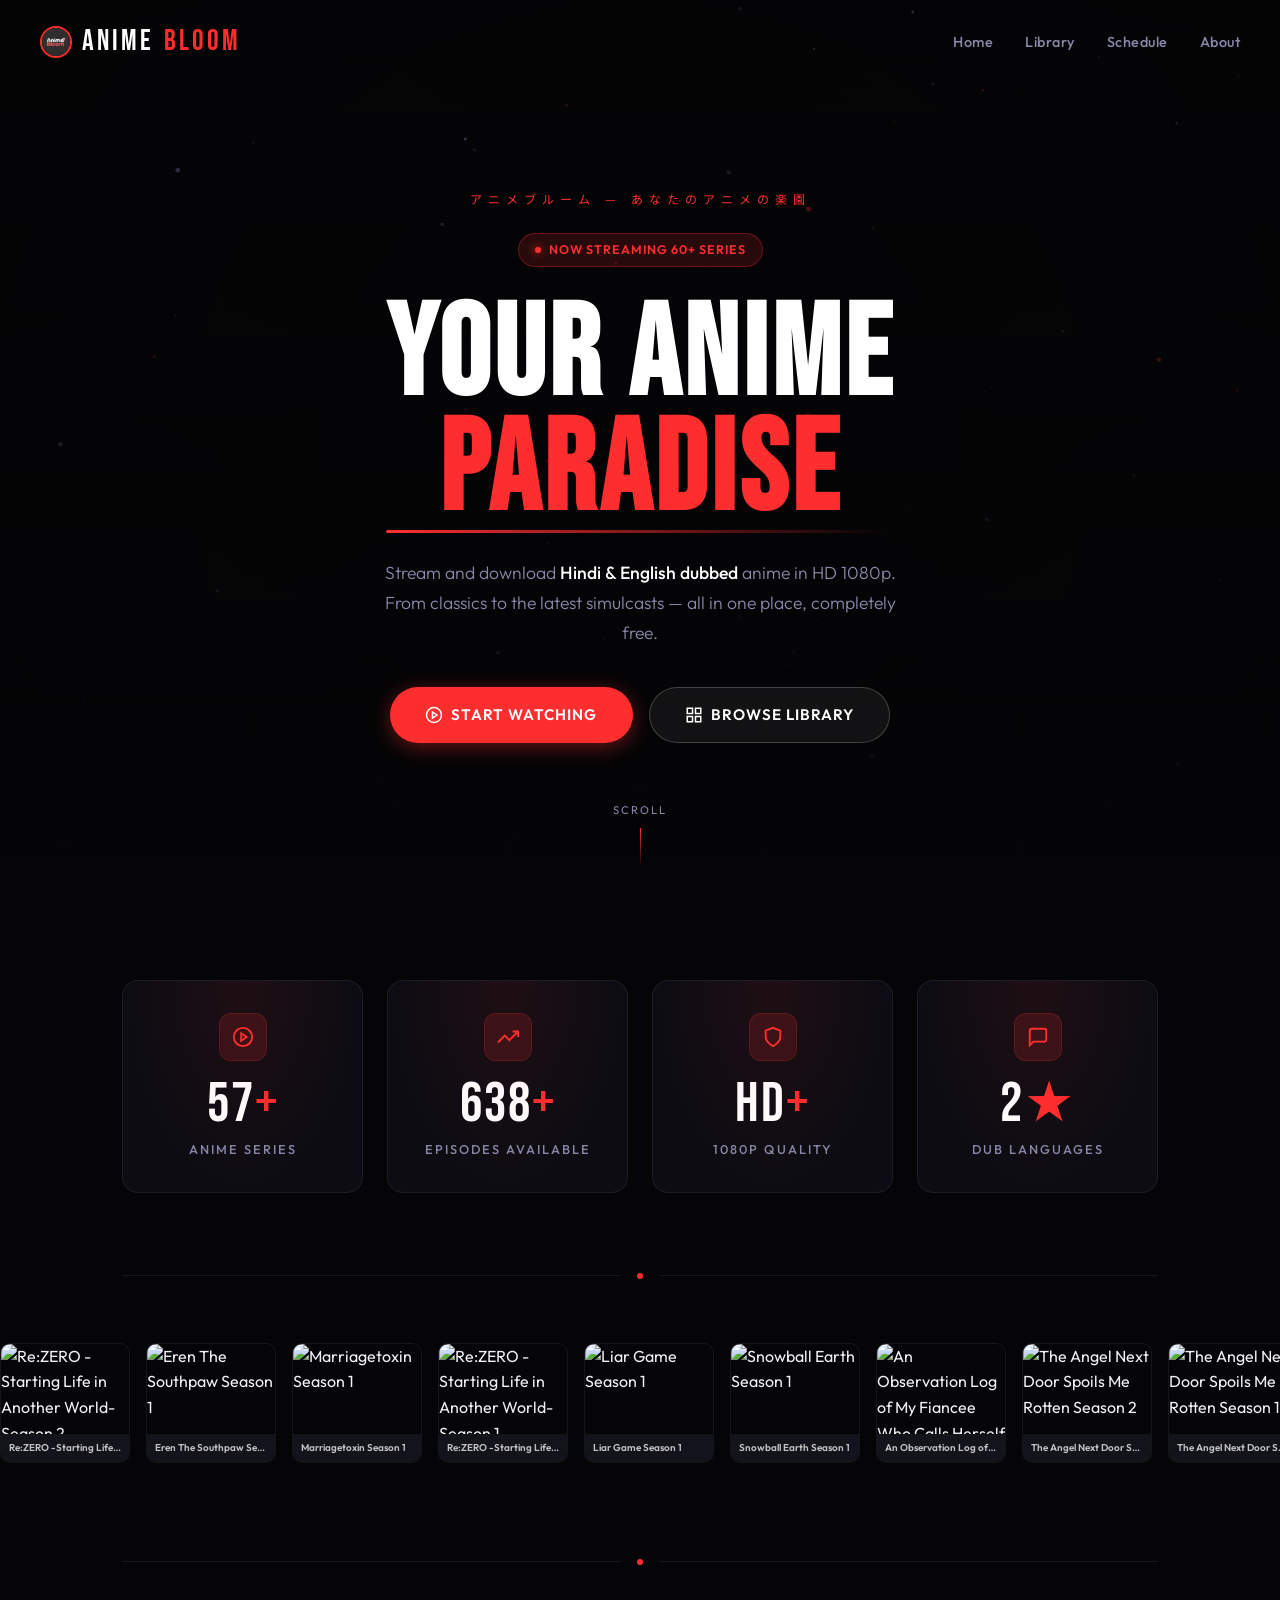
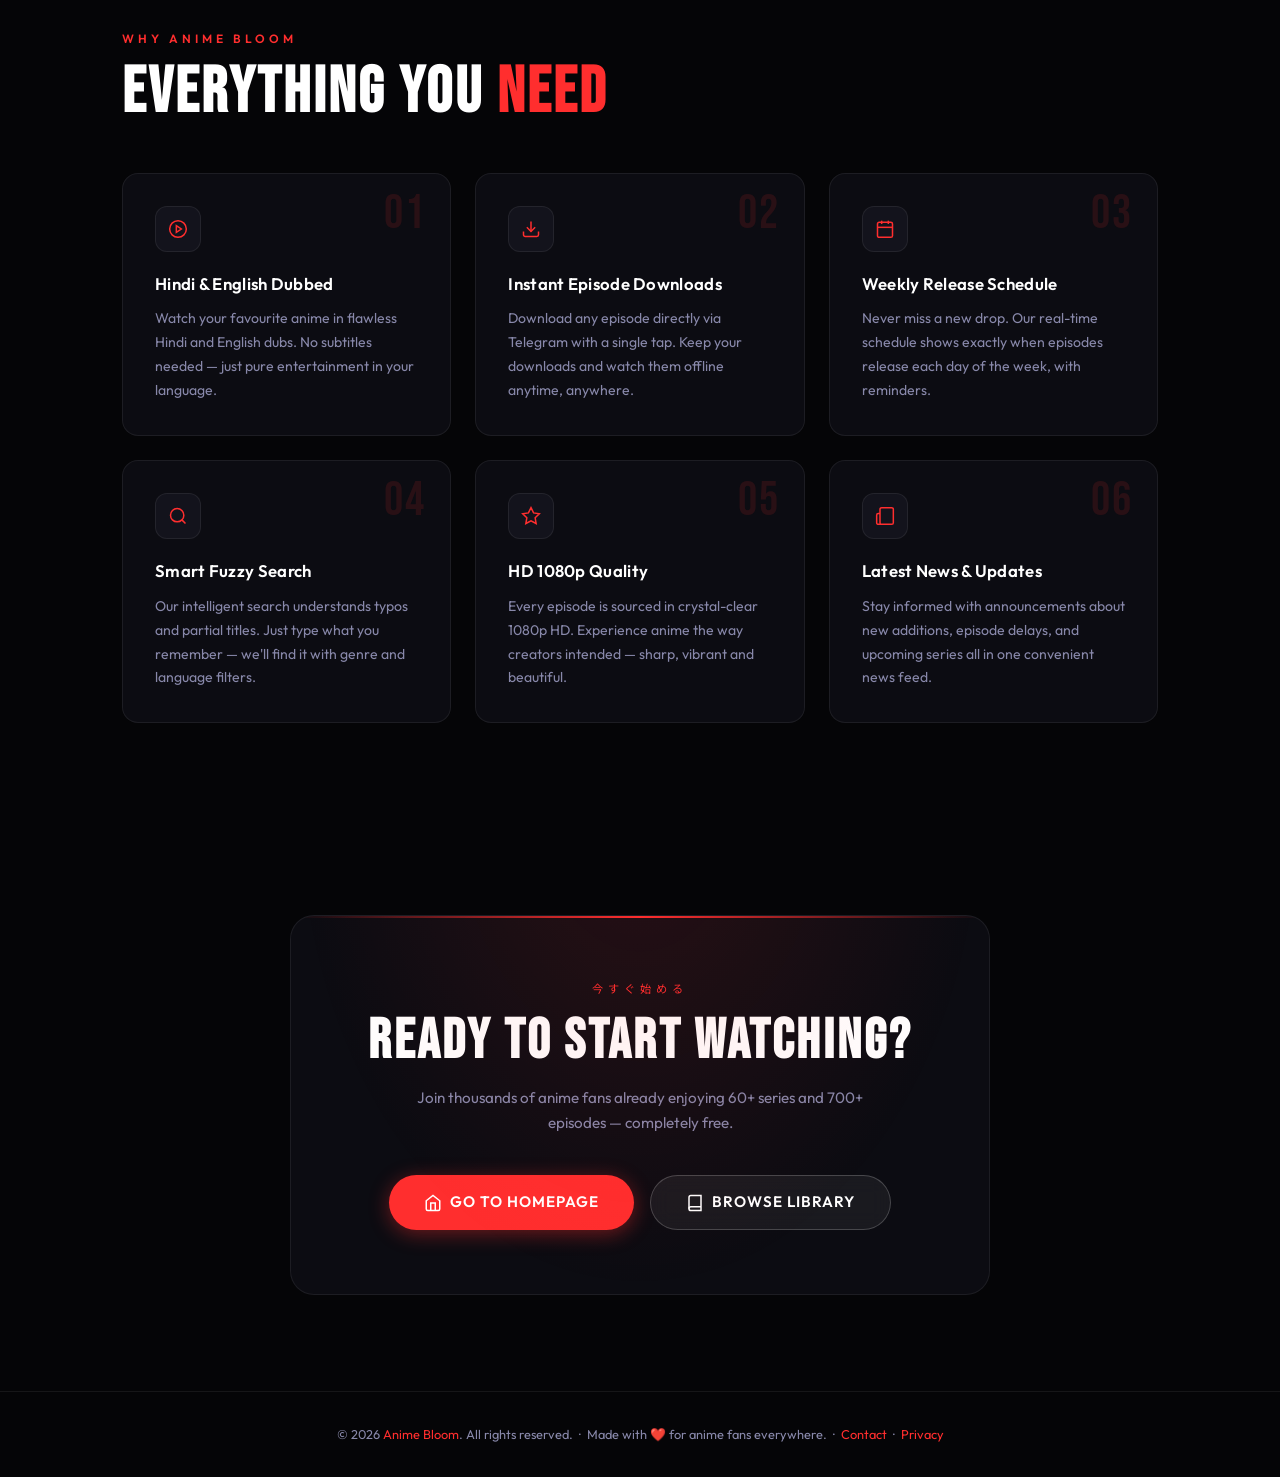
==== commit 820950f8: "Rename landing.html to index.html" ====
--- a/index.html
+++ b/index.html
@@ -1,139 +1,1035 @@
 <!DOCTYPE html>
 <html lang="en">
 <head>
-    <meta charset="UTF-8">
-    <meta name="viewport" content="width=device-width, initial-scale=1.0">
-    <title>Anime Bloom - Watch & Download Anime in Hindi & English Dubbed</title>
-    <meta name="description" content="Anime Bloom is your ultimate destination to search, discover and download anime in Hindi and English dubbed. Explore hundreds of series like Jujutsu Kaisen, Frieren, Fire Force and more.">
-    <meta name="keywords" content="anime download, hindi dubbed anime, english dubbed anime, anime bloom, watch anime online, jujutsu kaisen, frieren, fire force">
-    <meta name="robots" content="index, follow">
-    <link rel="canonical" href="https://anime-bloom.vercel.app/">
-
-    <!-- Open Graph (for WhatsApp, Facebook, Twitter previews) -->
-    <meta property="og:type" content="website">
-    <meta property="og:url" content="https://anime-bloom.vercel.app/">
-    <meta property="og:title" content="Anime Bloom - Watch & Download Anime in Hindi & English Dubbed">
-    <meta property="og:description" content="Search, discover and download your favourite anime in Hindi and English dubbed. Hundreds of series available on Anime Bloom.">
-    <meta property="og:image" content="https://anime-bloom.vercel.app/favicon.png">
-    <meta property="og:site_name" content="Anime Bloom">
-
-    <!-- Twitter Card -->
-    <meta name="twitter:card" content="summary_large_image">
-    <meta name="twitter:title" content="Anime Bloom - Watch & Download Anime in Hindi & English Dubbed">
-    <meta name="twitter:description" content="Search, discover and download your favourite anime in Hindi and English dubbed.">
-    <meta name="twitter:image" content="https://anime-bloom.vercel.app/favicon.png">
-
-    <link rel="icon" type="image/png" href="/favicon.png">
-    <link rel="preload" href="/style.css" as="style">
-        <link rel="preconnect" href="https://fonts.googleapis.com">
-    <link rel="preconnect" href="https://fonts.gstatic.com" crossorigin>
-    <link href="https://fonts.googleapis.com/css2?family=Poppins:wght@400;600;700&display=swap" rel="stylesheet">
-    <link rel="stylesheet" href="/style.css">
-    <script async src="/gtag.js"></script>
+<meta charset="UTF-8">
+<meta name="viewport" content="width=device-width, initial-scale=1.0">
+<title>Anime Bloom — Watch & Download Anime in Hindi & English Dubbed</title>
+<meta name="description" content="Anime Bloom — your premier destination for Hindi and English dubbed anime. Browse 60+ series with 700+ episodes available for download.">
+<link rel="icon" type="image/png" href="/favicon.png">
+<link rel="preconnect" href="https://fonts.googleapis.com">
+<link rel="preconnect" href="https://fonts.gstatic.com" crossorigin>
+<link href="https://fonts.googleapis.com/css2?family=Bebas+Neue&family=Outfit:wght@300;400;500;600;700&family=Noto+Sans+JP:wght@400;700&display=swap" rel="stylesheet">
+
+<style>
+:root {
+  --red: #ff2e2e;
+  --red-dim: rgba(255,46,46,0.15);
+  --red-glow: rgba(255,46,46,0.4);
+  --bg: #050507;
+  --surface: #0c0c12;
+  --surface2: #13131c;
+  --text: #f0f0f5;
+  --muted: #8888aa;
+  --border: rgba(255,255,255,0.07);
+}
+
+*{box-sizing:border-box;margin:0;padding:0;}
+html{scroll-behavior:smooth;}
+
+body{
+  font-family:'Outfit',sans-serif;
+  background:var(--bg);
+  color:var(--text);
+  overflow-x:hidden;
+  line-height:1.6;
+}
+
+/* ── CANVAS BACKGROUND ── */
+#bg-canvas{
+  position:fixed;
+  inset:0;
+  z-index:0;
+  pointer-events:none;
+}
+
+/* ── NAV ── */
+.nav{
+  position:fixed;
+  top:0;left:0;right:0;
+  z-index:100;
+  padding:1.2rem 2.5rem;
+  display:flex;
+  align-items:center;
+  justify-content:space-between;
+  background:rgba(5,5,7,0);
+  backdrop-filter:blur(0px);
+  border-bottom:1px solid rgba(255,255,255,0);
+  transition:all 0.5s ease;
+}
+.nav.scrolled{
+  background:rgba(5,5,7,0.85);
+  backdrop-filter:blur(20px);
+  border-bottom:1px solid var(--border);
+}
+.nav-logo{
+  font-family:'Bebas Neue',sans-serif;
+  font-size:1.8rem;
+  letter-spacing:3px;
+  color:#fff;
+  text-decoration:none;
+  display:flex;
+  align-items:center;
+  gap:10px;
+}
+.nav-logo img{width:32px;height:32px;border-radius:50%;border:2px solid var(--red);}
+.nav-logo span{color:var(--red);}
+.nav-links{
+  display:flex;
+  gap:2rem;
+  list-style:none;
+}
+.nav-links a{
+  color:var(--muted);
+  text-decoration:none;
+  font-size:0.9rem;
+  font-weight:500;
+  letter-spacing:0.5px;
+  transition:color 0.3s;
+}
+.nav-links a:hover{color:#fff;}
+
+/* ── HERO ── */
+.hero{
+  position:relative;
+  min-height:100vh;
+  display:flex;
+  flex-direction:column;
+  align-items:center;
+  justify-content:center;
+  text-align:center;
+  padding:6rem 2rem 4rem;
+  z-index:1;
+  overflow:hidden;
+}
+
+.hero-bg-img{
+  position:absolute;
+  inset:0;
+  background:
+    linear-gradient(to bottom, rgba(5,5,7,0.3) 0%, rgba(5,5,7,0.7) 50%, rgba(5,5,7,1) 100%),
+    url('https://iili.io/BfZnEl9.jpg') center/cover no-repeat;
+  z-index:-1;
+}
+
+.jp-text{
+  font-family:'Noto Sans JP',sans-serif;
+  font-size:0.75rem;
+  letter-spacing:6px;
+  color:var(--red);
+  text-transform:uppercase;
+  margin-bottom:1.5rem;
+  opacity:0;
+  animation:fadeUp 0.8s ease 0.3s forwards;
+}
+
+.hero-badge{
+  display:inline-flex;
+  align-items:center;
+  gap:8px;
+  background:var(--red-dim);
+  border:1px solid rgba(255,46,46,0.3);
+  border-radius:30px;
+  padding:6px 16px;
+  font-size:0.78rem;
+  font-weight:600;
+  color:var(--red);
+  margin-bottom:2rem;
+  letter-spacing:1px;
+  text-transform:uppercase;
+  opacity:0;
+  animation:fadeUp 0.8s ease 0.5s forwards;
+}
+.hero-badge::before{
+  content:'';
+  width:6px;height:6px;
+  border-radius:50%;
+  background:var(--red);
+  box-shadow:0 0 8px var(--red);
+  animation:pulse 1.5s infinite;
+}
+@keyframes pulse{0%,100%{opacity:1}50%{opacity:0.3}}
+
+.hero-title{
+  font-family:'Bebas Neue',sans-serif;
+  font-size:clamp(4rem,10vw,8.5rem);
+  line-height:0.9;
+  letter-spacing:4px;
+  color:#fff;
+  margin-bottom:0.3rem;
+  opacity:0;
+  animation:fadeUp 0.9s cubic-bezier(0.16,1,0.3,1) 0.7s forwards;
+}
+.hero-title .accent{
+  color:var(--red);
+  display:block;
+  position:relative;
+}
+.hero-title .accent::after{
+  content:'';
+  position:absolute;
+  bottom:-4px;left:0;right:0;
+  height:3px;
+  background:linear-gradient(90deg, var(--red), transparent);
+  border-radius:2px;
+}
+
+.hero-sub{
+  font-size:1.1rem;
+  color:var(--muted);
+  max-width:520px;
+  margin:1.5rem auto 2.5rem;
+  line-height:1.7;
+  font-weight:300;
+  opacity:0;
+  animation:fadeUp 0.9s ease 1s forwards;
+}
+.hero-sub strong{color:#fff;font-weight:500;}
+
+.hero-btns{
+  display:flex;
+  gap:1rem;
+  justify-content:center;
+  flex-wrap:wrap;
+  opacity:0;
+  animation:fadeUp 0.9s ease 1.2s forwards;
+}
+
+.btn-primary{
+  position:relative;
+  overflow:hidden;
+  padding:0.9rem 2.2rem;
+  border-radius:50px;
+  font-family:'Outfit',sans-serif;
+  font-size:0.95rem;
+  font-weight:600;
+  letter-spacing:1px;
+  text-decoration:none;
+  text-transform:uppercase;
+  color:#fff;
+  background:var(--red);
+  border:none;
+  cursor:pointer;
+  display:inline-flex;
+  align-items:center;
+  gap:8px;
+  transition:transform 0.3s ease, box-shadow 0.3s ease;
+  box-shadow:0 4px 20px var(--red-glow);
+}
+.btn-primary:hover{
+  transform:translateY(-3px);
+  box-shadow:0 8px 30px var(--red-glow);
+}
+.btn-primary::before{
+  content:'';
+  position:absolute;
+  top:0;left:-100%;
+  width:100%;height:100%;
+  background:linear-gradient(90deg,transparent,rgba(255,255,255,0.2),transparent);
+  transition:left 0.5s;
+}
+.btn-primary:hover::before{left:100%;}
+.btn-primary svg{width:18px;height:18px;fill:none;stroke:#fff;stroke-width:2;}
+
+.btn-outline{
+  padding:0.9rem 2.2rem;
+  border-radius:50px;
+  font-family:'Outfit',sans-serif;
+  font-size:0.95rem;
+  font-weight:600;
+  letter-spacing:1px;
+  text-decoration:none;
+  text-transform:uppercase;
+  color:#fff;
+  background:rgba(255,255,255,0.06);
+  border:1px solid rgba(255,255,255,0.2);
+  cursor:pointer;
+  display:inline-flex;
+  align-items:center;
+  gap:8px;
+  transition:all 0.3s ease;
+  backdrop-filter:blur(10px);
+}
+.btn-outline:hover{
+  background:rgba(255,255,255,0.12);
+  border-color:rgba(255,255,255,0.4);
+  transform:translateY(-3px);
+}
+.btn-outline svg{width:18px;height:18px;fill:none;stroke:#fff;stroke-width:2;}
+
+/* ── FLOATING CARDS ── */
+.floating-cards{
+  position:absolute;
+  inset:0;
+  pointer-events:none;
+  z-index:0;
+}
+.fcard{
+  position:absolute;
+  width:120px;
+  border-radius:10px;
+  overflow:hidden;
+  border:1px solid rgba(255,255,255,0.1);
+  box-shadow:0 8px 30px rgba(0,0,0,0.5);
+  opacity:0;
+  animation:floatCard 20s ease-in-out infinite;
+}
+.fcard img{width:100%;height:80px;object-fit:cover;display:block;}
+.fcard .fcard-label{
+  background:rgba(0,0,0,0.8);
+  padding:4px 6px;
+  font-size:0.6rem;
+  font-weight:600;
+  color:rgba(255,255,255,0.8);
+  white-space:nowrap;
+  overflow:hidden;
+  text-overflow:ellipsis;
+}
+.fcard:nth-child(1){top:20%;left:5%;animation-delay:0s;animation-duration:18s;}
+.fcard:nth-child(2){top:30%;right:6%;animation-delay:-5s;animation-duration:22s;}
+.fcard:nth-child(3){top:60%;left:4%;animation-delay:-10s;animation-duration:20s;}
+.fcard:nth-child(4){top:55%;right:5%;animation-delay:-3s;animation-duration:16s;}
+.fcard:nth-child(5){top:15%;right:12%;animation-delay:-7s;animation-duration:24s;}
+
+@keyframes floatCard{
+  0%{opacity:0;transform:translateY(20px) rotate(-3deg);}
+  10%{opacity:0.5;}
+  50%{transform:translateY(-15px) rotate(2deg);opacity:0.5;}
+  90%{opacity:0.5;}
+  100%{opacity:0;transform:translateY(20px) rotate(-3deg);}
+}
+
+/* ── SCROLL INDICATOR ── */
+.scroll-hint{
+  position:absolute;
+  bottom:2rem;
+  left:50%;
+  transform:translateX(-50%);
+  display:flex;
+  flex-direction:column;
+  align-items:center;
+  gap:8px;
+  opacity:0;
+  animation:fadeIn 1s ease 2s forwards;
+  color:var(--muted);
+  font-size:0.7rem;
+  letter-spacing:2px;
+  text-transform:uppercase;
+}
+.scroll-dot{
+  width:1px;height:40px;
+  background:linear-gradient(to bottom,var(--red),transparent);
+  animation:scrollDot 2s ease-in-out infinite;
+}
+@keyframes scrollDot{0%,100%{opacity:0.3;height:20px;}50%{opacity:1;height:40px;}}
+
+/* ── STATS ── */
+.stats-section{
+  position:relative;
+  z-index:1;
+  padding:5rem 2rem;
+  max-width:1100px;
+  margin:0 auto;
+}
+
+.stats-grid{
+  display:grid;
+  grid-template-columns:repeat(auto-fit,minmax(200px,1fr));
+  gap:1.5rem;
+}
+
+.stat-card{
+  position:relative;
+  background:var(--surface);
+  border:1px solid var(--border);
+  border-radius:16px;
+  padding:2rem 1.5rem;
+  text-align:center;
+  overflow:hidden;
+  transition:all 0.4s ease;
+  opacity:0;
+  transform:translateY(30px);
+}
+.stat-card.visible{
+  opacity:1;
+  transform:translateY(0);
+}
+.stat-card::before{
+  content:'';
+  position:absolute;
+  inset:0;
+  background:radial-gradient(ellipse at 50% 0%,rgba(255,46,46,0.08) 0%,transparent 70%);
+  pointer-events:none;
+}
+.stat-card:hover{
+  border-color:rgba(255,46,46,0.3);
+  transform:translateY(-6px);
+  box-shadow:0 12px 40px rgba(255,46,46,0.1);
+}
+.stat-icon{
+  width:48px;height:48px;
+  border-radius:12px;
+  background:var(--red-dim);
+  display:flex;
+  align-items:center;
+  justify-content:center;
+  margin:0 auto 1rem;
+  border:1px solid rgba(255,46,46,0.2);
+}
+.stat-icon svg{width:22px;height:22px;stroke:var(--red);fill:none;stroke-width:2;}
+.stat-num{
+  font-family:'Bebas Neue',sans-serif;
+  font-size:3.5rem;
+  color:#fff;
+  line-height:1;
+  margin-bottom:0.4rem;
+  letter-spacing:2px;
+}
+.stat-num span{color:var(--red);}
+.stat-label{
+  font-size:0.8rem;
+  text-transform:uppercase;
+  letter-spacing:2px;
+  color:var(--muted);
+  font-weight:500;
+}
+.stat-line{
+  position:absolute;
+  bottom:0;left:0;right:0;
+  height:2px;
+  background:linear-gradient(90deg,transparent,var(--red),transparent);
+  transform:scaleX(0);
+  transition:transform 0.5s ease;
+}
+.stat-card:hover .stat-line{transform:scaleX(1);}
+
+/* ── FEATURES ── */
+.features-section{
+  position:relative;
+  z-index:1;
+  padding:4rem 2rem 6rem;
+  max-width:1100px;
+  margin:0 auto;
+}
+.section-label{
+  font-size:0.75rem;
+  letter-spacing:4px;
+  text-transform:uppercase;
+  color:var(--red);
+  font-weight:600;
+  margin-bottom:0.8rem;
+  opacity:0;
+  transform:translateY(20px);
+  transition:all 0.6s ease;
+}
+.section-label.visible{opacity:1;transform:translateY(0);}
+.section-title{
+  font-family:'Bebas Neue',sans-serif;
+  font-size:clamp(2.5rem,5vw,4rem);
+  letter-spacing:3px;
+  color:#fff;
+  line-height:1;
+  margin-bottom:3rem;
+  opacity:0;
+  transform:translateY(20px);
+  transition:all 0.6s ease 0.15s;
+}
+.section-title.visible{opacity:1;transform:translateY(0);}
+.section-title .red{color:var(--red);}
+
+.features-grid{
+  display:grid;
+  grid-template-columns:repeat(auto-fit,minmax(280px,1fr));
+  gap:1.5rem;
+}
+
+.feature-card{
+  background:var(--surface);
+  border:1px solid var(--border);
+  border-radius:16px;
+  padding:2rem;
+  position:relative;
+  overflow:hidden;
+  transition:all 0.4s ease;
+  opacity:0;
+  transform:translateY(30px);
+}
+.feature-card.visible{opacity:1;transform:translateY(0);}
+.feature-card:hover{
+  border-color:rgba(255,46,46,0.25);
+  box-shadow:0 8px 30px rgba(255,46,46,0.08);
+}
+.feature-card::after{
+  content:'';
+  position:absolute;
+  top:0;left:0;
+  width:3px;height:0;
+  background:var(--red);
+  transition:height 0.4s ease;
+  border-radius:0 0 3px 3px;
+}
+.feature-card:hover::after{height:100%;}
+.feature-num{
+  font-family:'Bebas Neue',sans-serif;
+  font-size:3rem;
+  color:rgba(255,46,46,0.12);
+  position:absolute;
+  top:1rem;right:1.5rem;
+  letter-spacing:2px;
+  line-height:1;
+  transition:color 0.3s;
+}
+.feature-card:hover .feature-num{color:rgba(255,46,46,0.25);}
+.feature-icon{
+  width:46px;height:46px;
+  border-radius:12px;
+  background:var(--surface2);
+  border:1px solid var(--border);
+  display:flex;align-items:center;justify-content:center;
+  margin-bottom:1.2rem;
+  transition:all 0.3s;
+}
+.feature-icon svg{width:20px;height:20px;stroke:var(--red);fill:none;stroke-width:1.8;}
+.feature-card:hover .feature-icon{
+  background:var(--red-dim);
+  border-color:rgba(255,46,46,0.3);
+}
+.feature-h{
+  font-size:1.05rem;
+  font-weight:600;
+  color:#fff;
+  margin-bottom:0.6rem;
+  letter-spacing:0.3px;
+}
+.feature-p{
+  font-size:0.88rem;
+  color:var(--muted);
+  line-height:1.7;
+}
+
+/* ── ANIME SHOWCASE ── */
+.showcase-section{
+  position:relative;
+  z-index:1;
+  padding:4rem 0 6rem;
+  overflow:hidden;
+}
+.showcase-track{
+  display:flex;
+  gap:1rem;
+  animation:marquee 30s linear infinite;
+  width:max-content;
+}
+.showcase-track:hover{animation-play-state:paused;}
+.showcase-item{
+  width:130px;
+  border-radius:10px;
+  overflow:hidden;
+  flex-shrink:0;
+  border:1px solid var(--border);
+  transition:transform 0.3s, border-color 0.3s;
+  cursor:pointer;
+}
+.showcase-item:hover{
+  transform:translateY(-8px) scale(1.05);
+  border-color:rgba(255,46,46,0.4);
+  box-shadow:0 8px 25px rgba(255,46,46,0.15);
+  z-index:10;
+  position:relative;
+}
+.showcase-item img{
+  width:100%;height:90px;
+  object-fit:cover;display:block;
+}
+.showcase-item .si-name{
+  background:var(--surface2);
+  padding:6px 8px;
+  font-size:0.62rem;
+  font-weight:600;
+  color:rgba(255,255,255,0.75);
+  white-space:nowrap;
+  overflow:hidden;
+  text-overflow:ellipsis;
+}
+@keyframes marquee{
+  0%{transform:translateX(0);}
+  100%{transform:translateX(-50%);}
+}
+
+/* ── FINAL CTA ── */
+.cta-section{
+  position:relative;
+  z-index:1;
+  padding:6rem 2rem;
+  text-align:center;
+}
+.cta-inner{
+  max-width:700px;
+  margin:0 auto;
+  background:var(--surface);
+  border:1px solid var(--border);
+  border-radius:24px;
+  padding:4rem 3rem;
+  position:relative;
+  overflow:hidden;
+}
+.cta-inner::before{
+  content:'';
+  position:absolute;
+  top:0;left:0;right:0;
+  height:2px;
+  background:linear-gradient(90deg,transparent,var(--red),transparent);
+}
+.cta-inner::after{
+  content:'';
+  position:absolute;
+  inset:0;
+  background:radial-gradient(ellipse at 50% -30%,rgba(255,46,46,0.12) 0%,transparent 70%);
+  pointer-events:none;
+}
+.cta-jp{
+  font-family:'Noto Sans JP',sans-serif;
+  font-size:0.7rem;
+  letter-spacing:5px;
+  color:var(--red);
+  margin-bottom:1rem;
+  opacity:0;
+  transform:translateY(20px);
+  transition:all 0.6s ease;
+}
+.cta-jp.visible{opacity:1;transform:translateY(0);}
+.cta-h{
+  font-family:'Bebas Neue',sans-serif;
+  font-size:clamp(2rem,5vw,3.5rem);
+  letter-spacing:3px;
+  color:#fff;
+  margin-bottom:1rem;
+  line-height:1;
+  opacity:0;
+  transform:translateY(20px);
+  transition:all 0.6s ease 0.1s;
+}
+.cta-h.visible{opacity:1;transform:translateY(0);}
+.cta-p{
+  color:var(--muted);
+  font-size:0.95rem;
+  margin-bottom:2.5rem;
+  max-width:450px;
+  margin-left:auto;
+  margin-right:auto;
+  opacity:0;
+  transition:all 0.6s ease 0.2s;
+}
+.cta-p.visible{opacity:1;}
+.cta-btns{
+  display:flex;
+  gap:1rem;
+  justify-content:center;
+  flex-wrap:wrap;
+  opacity:0;
+  transition:all 0.6s ease 0.3s;
+}
+.cta-btns.visible{opacity:1;}
+
+/* ── FOOTER ── */
+footer{
+  position:relative;
+  z-index:1;
+  border-top:1px solid var(--border);
+  padding:2rem;
+  text-align:center;
+  color:var(--muted);
+  font-size:0.8rem;
+}
+footer a{color:var(--red);text-decoration:none;}
+
+/* ── ANIMATIONS ── */
+@keyframes fadeUp{
+  from{opacity:0;transform:translateY(25px);}
+  to{opacity:1;transform:translateY(0);}
+}
+@keyframes fadeIn{
+  from{opacity:0;}
+  to{opacity:1;}
+}
+
+/* ── DIVIDER ── */
+.divider{
+  display:flex;
+  align-items:center;
+  gap:1rem;
+  max-width:1100px;
+  margin:0 auto;
+  padding:0 2rem;
+}
+.divider-line{flex:1;height:1px;background:var(--border);}
+.divider-dot{width:6px;height:6px;border-radius:50%;background:var(--red);}
+
+/* ── RESPONSIVE ── */
+@media(max-width:768px){
+  .nav-links{display:none;}
+  .hero-title{font-size:3.5rem;}
+  .fcard{display:none;}
+  .hero-btns,.cta-btns{flex-direction:column;align-items:center;}
+  .cta-inner{padding:2.5rem 1.5rem;}
+}
+</style>
 </head>
-    <header>
-        <nav>
-            <div class="nav-container">
-                <a href="/" class="logo">
-                    <img src="/favicon.png" alt="Logo" class="header-logo">
-                    Anime<span>Bloom</span>
-                </a>
-                <div class="menu-container">
-                    <button class="menu-btn" id="menu-btn" aria-label="Menu">&#8942;</button>
-                    <ul class="nav-links" id="nav-links">
-                        <li><a href="/">Home</a></li>
-                        <li><a href="/library">Library</a></li>
-                        <li><a href="/schedule">Schedule</a></li>
-                        <li><a href="/about">About</a></li>
-                        <li><a href="/about#contact">Contact</a></li>
-                    </ul>
-                </div>
-            </div>
-        </nav>
-    </header>
-
-    <main>
-
-        <section class="hero" id="hero-slider">
-            <!-- Slides and progress segments will be injected here by main.js -->
-        </section>
-
-        <section class="search-section">
-            <input type="text" id="search-box" placeholder="Search for anime...">
-            <button id="search-btn" aria-label="Search">
-                <svg viewBox="0 0 24 24" width="24" height="24" stroke="currentColor" stroke-width="2" fill="none" stroke-linecap="round" stroke-linejoin="round"><circle cx="11" cy="11" r="8"></circle><line x1="21" y1="21" x2="16.65" y2="16.65"></line></svg>
-            </button>
-        </section>
-
-        <section class="category-section">
-            <button class="category-btn active" data-category="all">All</button>
-            <button class="category-btn" data-category="action">Action</button>
-            <button class="category-btn" data-category="adventure">Adventure</button>
-            <button class="category-btn" data-category="romance">Romance</button>
-            <button class="category-btn" data-category="comedy">Comedy</button>
-            <button class="category-btn" data-category="isekai">Isekai</button>
-            <button class="category-btn" data-category="fantasy">Fantasy</button>
-        </section>
-
-        <div id="result-info" class="result-info"></div>
-
-        <section id="anime-container">
-            <!-- Anime cards will be injected here by main.js -->
-        </section>
-
-        <div id="load-more-container" class="load-more-container" style="display: none;">
-            <button id="explore-btn" class="load-more-btn">Explore</button>
-        </div>
-    </main>
-
-    <footer>
-        <div class="footer-container">
-            <div class="footer-logo">
-                <a href="/" class="logo"><img src="/favicon.png" alt="Logo" class="header-logo">Anime<span>Bloom</span></a>
-                <p>Your ultimate destination for anime discovery. Explore, watch and download your favorite series in high quality.</p>
-            </div>
-            <div class="footer-links">
-                <h3>Quick Links</h3>
-                <ul>
-                    <li><a href="/">Home</a></li>
-                    <li><a href="/about">About</a></li>
-                    <li><a href="/about#contact">Contact</a></li>
-                    <li><a href="/privacy">Privacy Policy</a></li>
-                </ul>
-            </div>
-            <div class="footer-social">
-                <h3>Follow Us</h3>
-                <div class="social-icons">
-                    <a href="https://t.me/Anime_Bloom" target="_blank" title="Telegram">
-                        <svg role="img" viewBox="0 0 24 24" xmlns="http://www.w3.org/2000/svg" class="social-logo" style="fill:#26A5E4!important"><title>Telegram</title><path fill="#26A5E4" d="M11.944 0A12 12 0 0 0 0 12a12 12 0 0 0 12 12 12 12 0 0 0 12-12A12 12 0 0 0 12 0a12 12 0 0 0-.056 0zm4.962 7.224c.1-.002.321.023.465.14a.506.506 0 0 1 .171.325c.016.093.036.306.02.472-.18 1.898-.962 6.502-1.36 8.627-.168.9-.499 1.201-.82 1.23-.696.065-1.225-.46-1.9-.902-1.056-.693-1.653-1.124-2.678-1.8-1.185-.78-.417-1.21.258-1.91.177-.184 3.247-2.977 3.307-3.23.007-.032.014-.15-.056-.212s-.174-.041-.249-.024c-.106.024-1.793 1.14-5.061 3.345-.48.33-.913.49-1.302.48-.428-.008-1.252-.241-1.865-.44-.752-.245-1.349-.374-1.297-.789.027-.216.325-.437.893-.663 3.498-1.524 5.83-2.529 6.998-3.014 3.332-1.386 4.025-1.627 4.476-1.635z"/></svg>
-                    </a>
-                </div>
-            </div>
-        </div>
-        <div class="footer-bottom">
-            <p>&copy; 2026 Anime Bloom. All rights reserved.</p>
-        </div>
-    </footer>
-
-    <button id="back-to-top" title="Go to top">↑</button>
-
-    <!-- Telegram Join Modal -->
-    <div id="telegram-modal" class="modal-overlay">
-        <div class="modal-content">
-            <button class="modal-close" id="modal-close" aria-label="Close Modal">&times;</button>
-            <div class="modal-header">
-                <svg role="img" viewBox="0 0 24 24" xmlns="http://www.w3.org/2000/svg" class="social-logo" style="fill:#26A5E4!important;width:150px;height:150px;"><title>Telegram</title><path fill="#26A5E4" d="M11.944 0A12 12 0 0 0 0 12a12 12 0 0 0 12 12 12 12 0 0 0 12-12A12 12 0 0 0 12 0a12 12 0 0 0-.056 0zm4.962 7.224c.1-.002.321.023.465.14a.506.506 0 0 1 .171.325c.016.093.036.306.02.472-.18 1.898-.962 6.502-1.36 8.627-.168.9-.499 1.201-.82 1.23-.696.065-1.225-.46-1.9-.902-1.056-.693-1.653-1.124-2.678-1.8-1.185-.78-.417-1.21.258-1.91.177-.184 3.247-2.977 3.307-3.23.007-.032.014-.15-.056-.212s-.174-.041-.249-.024c-.106.024-1.793 1.14-5.061 3.345-.48.33-.913.49-1.302.48-.428-.008-1.252-.241-1.865-.44-.752-.245-1.349-.374-1.297-.789.027-.216.325-.437.893-.663 3.498-1.524 5.83-2.529 6.998-3.014 3.332-1.386 4.025-1.627 4.476-1.635z"/></svg>
-            </div>
-            <div class="modal-body">
-                <h2>Join Our Community</h2>
-                <p>For more updates join our telegram channel</p>
-                <a href="https://t.me/Anime_Bloom" target="_blank" class="join-btn" id="modal-join-btn">Join Now</a>
-            </div>
-        </div>
+<body>
+
+<canvas id="bg-canvas"></canvas>
+
+<!-- NAV -->
+<nav class="nav" id="nav">
+  <a href="/" class="nav-logo">
+    <img src="/favicon.png" alt="Anime Bloom">
+    Anime<span>Bloom</span>
+  </a>
+  <ul class="nav-links">
+    <li><a href="/">Home</a></li>
+    <li><a href="/library">Library</a></li>
+    <li><a href="/schedule">Schedule</a></li>
+    <li><a href="/about">About</a></li>
+  </ul>
+</nav>
+
+<!-- HERO -->
+<section class="hero">
+  <div class="hero-bg-img"></div>
+
+  <!-- floating preview cards -->
+  <div class="floating-cards" id="floating-cards"></div>
+
+  <p class="jp-text">アニメブルーム — あなたのアニメの楽園</p>
+
+  <div class="hero-badge">Now Streaming 60+ Series</div>
+
+  <h1 class="hero-title">
+    Your Anime
+    <span class="accent">Paradise</span>
+  </h1>
+
+  <p class="hero-sub">
+    Stream and download <strong>Hindi &amp; English dubbed</strong> anime in HD 1080p. 
+    From classics to the latest simulcasts — all in one place, completely free.
+  </p>
+
+  <div class="hero-btns">
+    <a href="/" class="btn-primary">
+      <svg viewBox="0 0 24 24"><circle cx="12" cy="12" r="10"/><polygon points="10,8 16,12 10,16"/></svg>
+      Start Watching
+    </a>
+    <a href="/library" class="btn-outline">
+      <svg viewBox="0 0 24 24"><rect x="3" y="3" width="7" height="7"/><rect x="14" y="3" width="7" height="7"/><rect x="3" y="14" width="7" height="7"/><rect x="14" y="14" width="7" height="7"/></svg>
+      Browse Library
+    </a>
+  </div>
+
+  <div class="scroll-hint">
+    <span>Scroll</span>
+    <div class="scroll-dot"></div>
+  </div>
+</section>
+
+<!-- STATS -->
+<section class="stats-section">
+  <div class="stats-grid">
+    <div class="stat-card" data-delay="0">
+      <div class="stat-icon">
+        <svg viewBox="0 0 24 24"><circle cx="12" cy="12" r="10"/><polygon points="10,8 16,12 10,16"/></svg>
+      </div>
+      <div class="stat-num" data-target="63" data-suffix="+">0</div>
+      <div class="stat-label">Anime Series</div>
+      <div class="stat-line"></div>
     </div>
-
-    <script defer src="/data.js"></script>
-    <script defer src="/config.js"></script>
-    <script defer src="/main.js"></script>
+    <div class="stat-card" data-delay="100">
+      <div class="stat-icon">
+        <svg viewBox="0 0 24 24"><polyline points="23,6 13.5,15.5 8.5,10.5 1,18"/><polyline points="17,6 23,6 23,12"/></svg>
+      </div>
+      <div class="stat-num" data-target="746" data-suffix="+">0</div>
+      <div class="stat-label">Episodes Available</div>
+      <div class="stat-line"></div>
+    </div>
+    <div class="stat-card" data-delay="200">
+      <div class="stat-icon">
+        <svg viewBox="0 0 24 24"><path d="M12 22s8-4 8-10V5l-8-3-8 3v7c0 6 8 10 8 10z"/></svg>
+      </div>
+      <div class="stat-num">HD<span>+</span></div>
+      <div class="stat-label">1080p Quality</div>
+      <div class="stat-line"></div>
+    </div>
+    <div class="stat-card" data-delay="300">
+      <div class="stat-icon">
+        <svg viewBox="0 0 24 24"><path d="M21 15a2 2 0 0 1-2 2H7l-4 4V5a2 2 0 0 1 2-2h14a2 2 0 0 1 2 2z"/></svg>
+      </div>
+      <div class="stat-num">2<span>★</span></div>
+      <div class="stat-label">Dub Languages</div>
+      <div class="stat-line"></div>
+    </div>
+  </div>
+</section>
+
+<!-- DIVIDER -->
+<div class="divider"><div class="divider-line"></div><div class="divider-dot"></div><div class="divider-line"></div></div>
+
+<!-- ANIME SHOWCASE STRIP -->
+<section class="showcase-section">
+  <div class="showcase-track" id="showcase-track"></div>
+</section>
+
+<!-- DIVIDER -->
+<div class="divider"><div class="divider-line"></div><div class="divider-dot"></div><div class="divider-line"></div></div>
+
+<!-- FEATURES -->
+<section class="features-section">
+  <p class="section-label">Why Anime Bloom</p>
+  <h2 class="section-title">Everything You <span class="red">Need</span></h2>
+
+  <div class="features-grid">
+    <div class="feature-card" data-delay="0">
+      <span class="feature-num">01</span>
+      <div class="feature-icon">
+        <svg viewBox="0 0 24 24"><circle cx="12" cy="12" r="10"/><polygon points="10,8 16,12 10,16"/></svg>
+      </div>
+      <h3 class="feature-h">Hindi & English Dubbed</h3>
+      <p class="feature-p">Watch your favourite anime in flawless Hindi and English dubs. No subtitles needed — just pure entertainment in your language.</p>
+    </div>
+    <div class="feature-card" data-delay="100">
+      <span class="feature-num">02</span>
+      <div class="feature-icon">
+        <svg viewBox="0 0 24 24"><path d="M21 15v4a2 2 0 0 1-2 2H5a2 2 0 0 1-2-2v-4"/><polyline points="7,10 12,15 17,10"/><line x1="12" y1="15" x2="12" y2="3"/></svg>
+      </div>
+      <h3 class="feature-h">Instant Episode Downloads</h3>
+      <p class="feature-p">Download any episode directly via Telegram with a single tap. Keep your downloads and watch them offline anytime, anywhere.</p>
+    </div>
+    <div class="feature-card" data-delay="200">
+      <span class="feature-num">03</span>
+      <div class="feature-icon">
+        <svg viewBox="0 0 24 24"><rect x="3" y="4" width="18" height="18" rx="2"/><line x1="16" y1="2" x2="16" y2="6"/><line x1="8" y1="2" x2="8" y2="6"/><line x1="3" y1="10" x2="21" y2="10"/></svg>
+      </div>
+      <h3 class="feature-h">Weekly Release Schedule</h3>
+      <p class="feature-p">Never miss a new drop. Our real-time schedule shows exactly when episodes release each day of the week, with reminders.</p>
+    </div>
+    <div class="feature-card" data-delay="300">
+      <span class="feature-num">04</span>
+      <div class="feature-icon">
+        <svg viewBox="0 0 24 24"><circle cx="11" cy="11" r="8"/><line x1="21" y1="21" x2="16.65" y2="16.65"/></svg>
+      </div>
+      <h3 class="feature-h">Smart Fuzzy Search</h3>
+      <p class="feature-p">Our intelligent search understands typos and partial titles. Just type what you remember — we'll find it with genre and language filters.</p>
+    </div>
+    <div class="feature-card" data-delay="400">
+      <span class="feature-num">05</span>
+      <div class="feature-icon">
+        <svg viewBox="0 0 24 24"><polygon points="12,2 15.09,8.26 22,9.27 17,14.14 18.18,21.02 12,17.77 5.82,21.02 7,14.14 2,9.27 8.91,8.26"/></svg>
+      </div>
+      <h3 class="feature-h">HD 1080p Quality</h3>
+      <p class="feature-p">Every episode is sourced in crystal-clear 1080p HD. Experience anime the way creators intended — sharp, vibrant and beautiful.</p>
+    </div>
+    <div class="feature-card" data-delay="500">
+      <span class="feature-num">06</span>
+      <div class="feature-icon">
+        <svg viewBox="0 0 24 24"><path d="M4 22h16a2 2 0 0 0 2-2V4a2 2 0 0 0-2-2H8a2 2 0 0 0-2 2v16a2 2 0 0 0 2 2zm0 0a2 2 0 0 1-2-2v-9c0-1.1.9-2 2-2h2"/></svg>
+      </div>
+      <h3 class="feature-h">Latest News & Updates</h3>
+      <p class="feature-p">Stay informed with announcements about new additions, episode delays, and upcoming series all in one convenient news feed.</p>
+    </div>
+  </div>
+</section>
+
+<!-- FINAL CTA -->
+<section class="cta-section">
+  <div class="cta-inner">
+    <p class="cta-jp">今すぐ始める</p>
+    <h2 class="cta-h">Ready to Start Watching?</h2>
+    <p class="cta-p">Join thousands of anime fans already enjoying 60+ series and 700+ episodes — completely free.</p>
+    <div class="cta-btns">
+      <a href="/" class="btn-primary">
+        <svg viewBox="0 0 24 24" style="width:18px;height:18px;fill:none;stroke:#fff;stroke-width:2;"><path d="M3 9l9-7 9 7v11a2 2 0 0 1-2 2H5a2 2 0 0 1-2-2z"/><polyline points="9,22 9,12 15,12 15,22"/></svg>
+        Go to Homepage
+      </a>
+      <a href="/library" class="btn-outline">
+        <svg viewBox="0 0 24 24" style="width:18px;height:18px;fill:none;stroke:#fff;stroke-width:2;"><path d="M4 19.5A2.5 2.5 0 0 1 6.5 17H20"/><path d="M6.5 2H20v20H6.5A2.5 2.5 0 0 1 4 19.5v-15A2.5 2.5 0 0 1 6.5 2z"/></svg>
+        Browse Library
+      </a>
+    </div>
+  </div>
+</section>
+
+<!-- FOOTER -->
+<footer>
+  <p>&copy; 2026 <a href="/">Anime Bloom</a>. All rights reserved. &nbsp;·&nbsp; 
+  Made with ❤️ for anime fans everywhere. &nbsp;·&nbsp; 
+  <a href="/about">Contact</a> &nbsp;·&nbsp; <a href="/privacy">Privacy</a></p>
+</footer>
+
+<!-- DATA + SCRIPTS -->
+<script src="/data.js"></script>
+<script>
+// ── CANVAS PARTICLE SYSTEM ──
+const canvas = document.getElementById('bg-canvas');
+const ctx = canvas.getContext('2d');
+let W, H, particles = [];
+
+function resizeCanvas(){
+  W = canvas.width = window.innerWidth;
+  H = canvas.height = window.innerHeight;
+}
+resizeCanvas();
+window.addEventListener('resize', resizeCanvas);
+
+class Particle {
+  constructor(){
+    this.reset();
+    this.y = Math.random() * H;
+    this.opacity = Math.random() * 0.6;
+  }
+  reset(){
+    this.x = Math.random() * W;
+    this.y = H + 10;
+    this.size = Math.random() * 2 + 0.5;
+    this.speedX = (Math.random() - 0.5) * 0.5;
+    this.speedY = -(Math.random() * 0.8 + 0.2);
+    this.opacity = 0;
+    this.maxOpacity = Math.random() * 0.5 + 0.1;
+    this.life = 0;
+    this.maxLife = Math.random() * 200 + 150;
+    this.color = Math.random() > 0.7 ? `255,46,46` : `150,150,200`;
+  }
+  update(){
+    this.x += this.speedX;
+    this.y += this.speedY;
+    this.life++;
+    if(this.life < 30) this.opacity = (this.life/30) * this.maxOpacity;
+    else if(this.life > this.maxLife - 30) this.opacity = ((this.maxLife-this.life)/30) * this.maxOpacity;
+    else this.opacity = this.maxOpacity;
+    if(this.life >= this.maxLife) this.reset();
+  }
+  draw(){
+    ctx.beginPath();
+    ctx.arc(this.x, this.y, this.size, 0, Math.PI*2);
+    ctx.fillStyle = `rgba(${this.color},${this.opacity})`;
+    ctx.fill();
+  }
+}
+
+for(let i=0;i<80;i++) particles.push(new Particle());
+
+function animCanvas(){
+  ctx.clearRect(0,0,W,H);
+  
+  // Subtle vignette
+  const vg = ctx.createRadialGradient(W/2,H/2,0,W/2,H/2,Math.max(W,H)*0.7);
+  vg.addColorStop(0,'rgba(5,5,7,0)');
+  vg.addColorStop(1,'rgba(5,5,7,0.4)');
+  ctx.fillStyle = vg;
+  ctx.fillRect(0,0,W,H);
+  
+  particles.forEach(p=>{p.update();p.draw();});
+  
+  // Draw connections
+  for(let i=0;i<particles.length;i++){
+    for(let j=i+1;j<particles.length;j++){
+      const dx = particles[i].x - particles[j].x;
+      const dy = particles[i].y - particles[j].y;
+      const dist = Math.sqrt(dx*dx+dy*dy);
+      if(dist < 80){
+        ctx.beginPath();
+        ctx.moveTo(particles[i].x, particles[i].y);
+        ctx.lineTo(particles[j].x, particles[j].y);
+        ctx.strokeStyle = `rgba(255,46,46,${0.05*(1-dist/80)})`;
+        ctx.lineWidth = 0.5;
+        ctx.stroke();
+      }
+    }
+  }
+  requestAnimationFrame(animCanvas);
+}
+animCanvas();
+
+// ── NAV SCROLL ──
+window.addEventListener('scroll',()=>{
+  document.getElementById('nav').classList.toggle('scrolled', window.scrollY > 50);
+});
+
+// ── FLOATING CARDS ──
+const animeImages = [
+  {img:'https://i.ibb.co/zWnhcdmz/Jujutsu-Kaisen.jpg', name:'Jujutsu Kaisen S3'},
+  {img:'https://i.ibb.co/tM6L9byB/Solo-Leveling.jpg', name:'Solo Leveling S2'},
+  {img:'https://iili.io/BfZnEl9.jpg', name:'Attack on Titan S4'},
+  {img:'https://i.ibb.co/Fk3bp6Zy/Fire-Force.jpg', name:'Fire Force S3'},
+  {img:'https://iili.io/q7WFT4p.jpg', name:'Frieren S2'},
+];
+const fc = document.getElementById('floating-cards');
+animeImages.forEach(a=>{
+  fc.innerHTML += `<div class="fcard"><img src="${a.img}" alt="${a.name}"><div class="fcard-label">${a.name}</div></div>`;
+});
+
+// ── ANIME SHOWCASE MARQUEE ──
+const showcaseData = typeof animeData !== 'undefined' ? animeData : [
+  {name:'Jujutsu Kaisen S3',thumbnail:'https://i.ibb.co/zWnhcdmz/Jujutsu-Kaisen.jpg',id:'jjk'},
+];
+const track = document.getElementById('showcase-track');
+const items = showcaseData.slice(0, 20);
+
+// Render twice for seamless loop
+[...items,...items].forEach(a=>{
+  track.innerHTML += `<div class="showcase-item" onclick="location.href='/details?id=${a.id}'">
+    <img src="${a.thumbnail}" alt="${a.name}" loading="lazy">
+    <div class="si-name">${a.name}</div>
+  </div>`;
+});
+
+// ── COUNTER ANIMATION ──
+function countUp(el, target, duration=2000){
+  const start = Date.now();
+  const suffix = el.dataset.suffix || '';
+  const update = () => {
+    const elapsed = Date.now() - start;
+    const progress = Math.min(elapsed/duration, 1);
+    const ease = 1 - Math.pow(1-progress, 3);
+    const current = Math.floor(ease * target);
+    if(suffix==='+') el.innerHTML = current + '<span>+</span>';
+    else el.textContent = current;
+    if(progress < 1) requestAnimationFrame(update);
+    else {
+      if(suffix==='+') el.innerHTML = target + '<span>+</span>';
+      else el.textContent = target;
+    }
+  };
+  requestAnimationFrame(update);
+}
+
+// ── INTERSECTION OBSERVER ──
+const io = new IntersectionObserver((entries)=>{
+  entries.forEach(entry=>{
+    if(entry.isIntersecting){
+      const el = entry.target;
+      const delay = parseInt(el.dataset.delay||0);
+      setTimeout(()=>{
+        el.classList.add('visible');
+        // trigger counter
+        const numEl = el.querySelector('[data-target]');
+        if(numEl && !numEl.dataset.counted){
+          numEl.dataset.counted = '1';
+          countUp(numEl, parseInt(numEl.dataset.target));
+        }
+      }, delay);
+      io.unobserve(el);
+    }
+  });
+},{threshold:0.15});
+
+document.querySelectorAll('.stat-card,.feature-card,.section-label,.section-title,.cta-jp,.cta-h,.cta-p,.cta-btns').forEach(el=>io.observe(el));
+
+// ── CALCULATE REAL STATS ──
+if(typeof animeData !== 'undefined'){
+  const totalAnime = animeData.length;
+  const totalEps = animeData.reduce((sum,a)=>(a.downloadLinks||[]).length+sum,0);
+  document.querySelectorAll('[data-target]').forEach(el=>{
+    if(el.dataset.target==='63') el.dataset.target = totalAnime;
+    if(el.dataset.target==='746') el.dataset.target = totalEps;
+  });
+}
+</script>
 </body>
 </html>
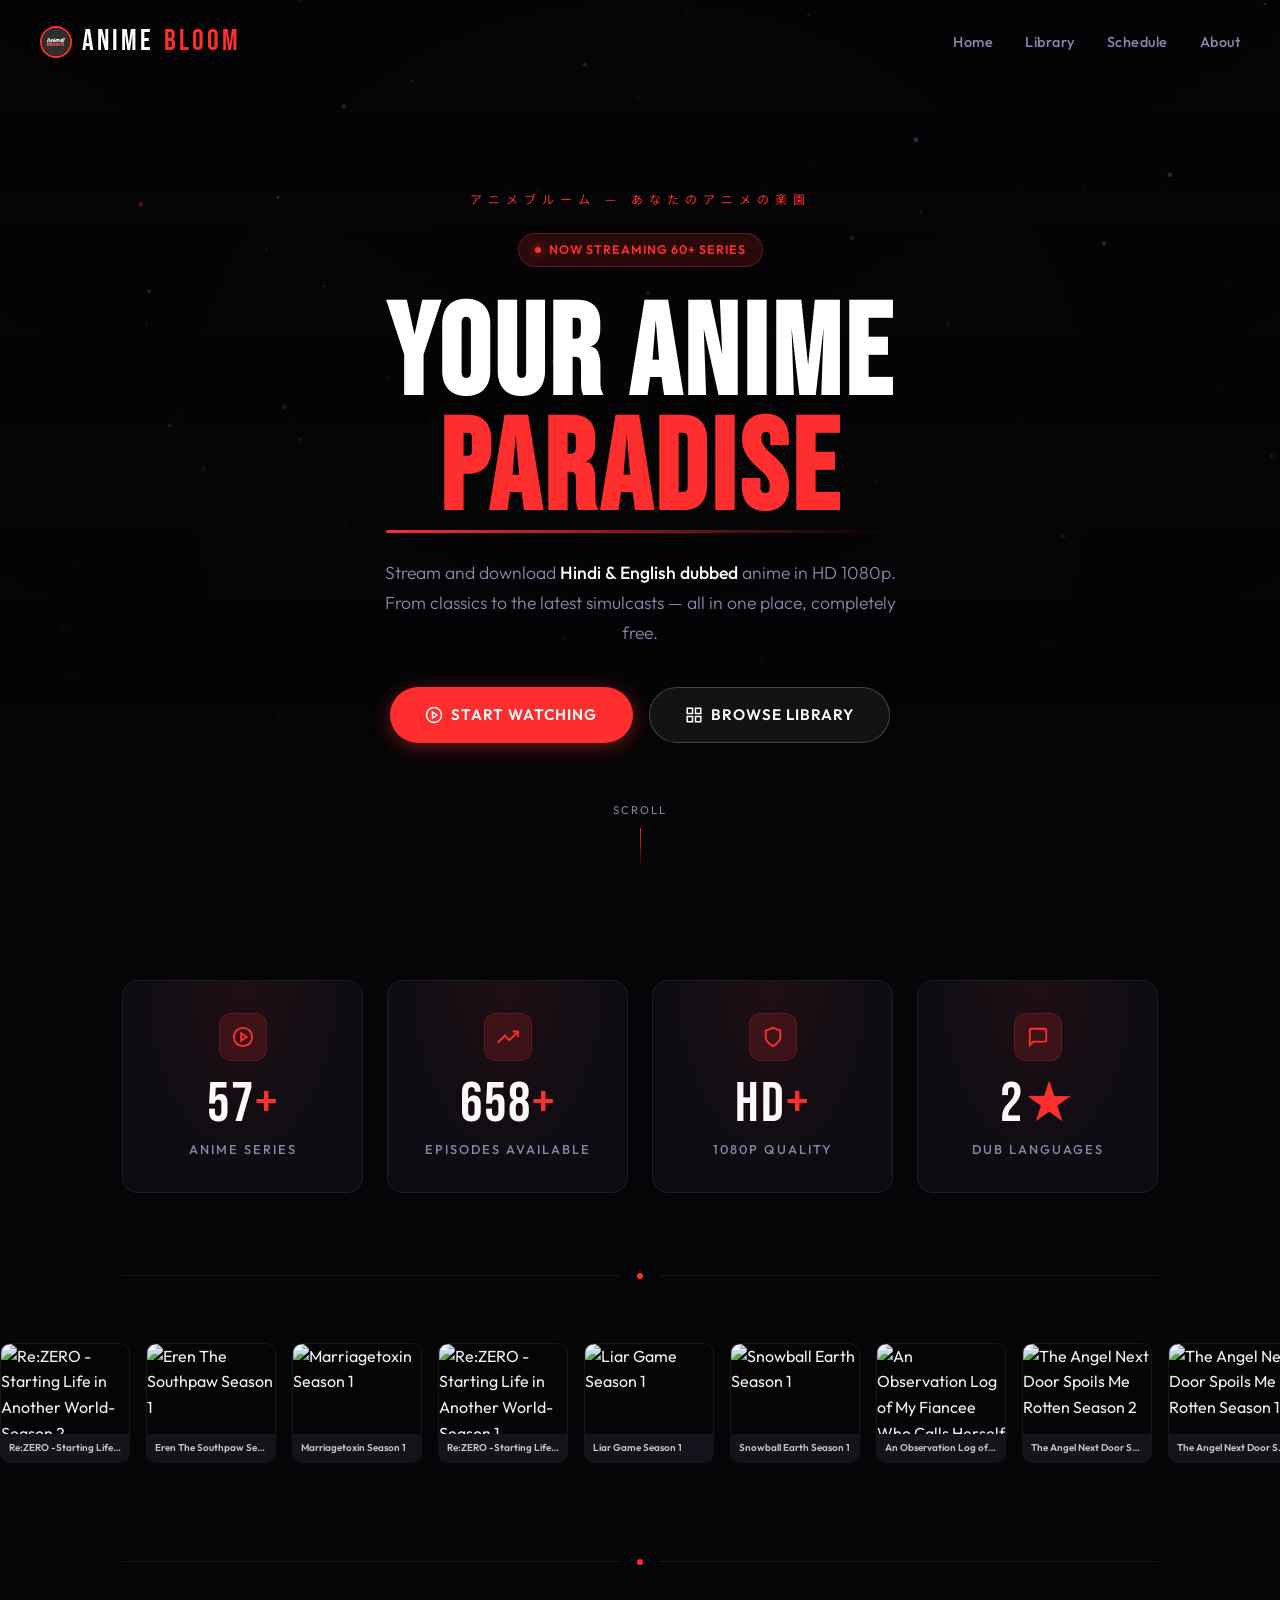
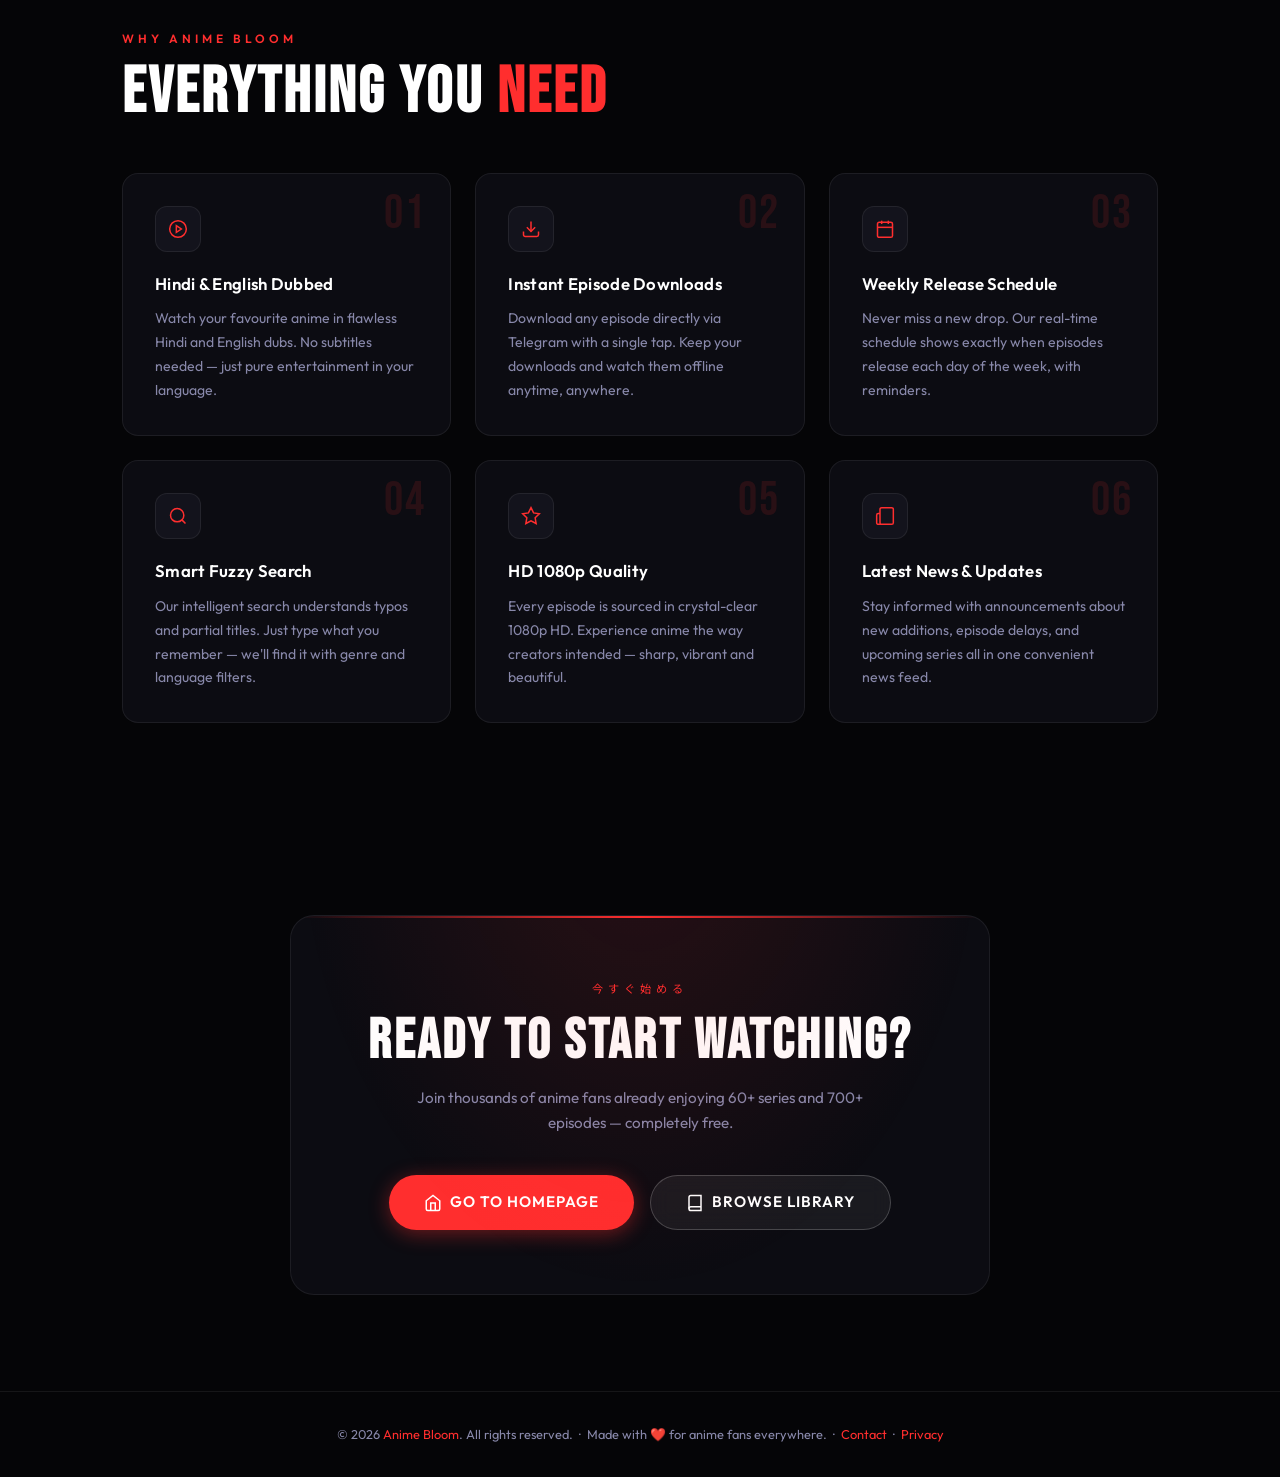
==== commit d08d47c3: "Update index.html" ====
--- a/index.html
+++ b/index.html
@@ -680,12 +680,12 @@
 
 <!-- NAV -->
 <nav class="nav" id="nav">
-  <a href="/" class="nav-logo">
+  <a href="/home" class="nav-logo">
     <img src="/favicon.png" alt="Anime Bloom">
     Anime<span>Bloom</span>
   </a>
   <ul class="nav-links">
-    <li><a href="/">Home</a></li>
+    <li><a href="/home">Home</a></li>
     <li><a href="/library">Library</a></li>
     <li><a href="/schedule">Schedule</a></li>
     <li><a href="/about">About</a></li>
@@ -714,7 +714,7 @@
   </p>
 
   <div class="hero-btns">
-    <a href="/" class="btn-primary">
+    <a href="/home" class="btn-primary">
       <svg viewBox="0 0 24 24"><circle cx="12" cy="12" r="10"/><polygon points="10,8 16,12 10,16"/></svg>
       Start Watching
     </a>
@@ -843,7 +843,7 @@
     <h2 class="cta-h">Ready to Start Watching?</h2>
     <p class="cta-p">Join thousands of anime fans already enjoying 60+ series and 700+ episodes — completely free.</p>
     <div class="cta-btns">
-      <a href="/" class="btn-primary">
+      <a href="/home" class="btn-primary">
         <svg viewBox="0 0 24 24" style="width:18px;height:18px;fill:none;stroke:#fff;stroke-width:2;"><path d="M3 9l9-7 9 7v11a2 2 0 0 1-2 2H5a2 2 0 0 1-2-2z"/><polyline points="9,22 9,12 15,12 15,22"/></svg>
         Go to Homepage
       </a>
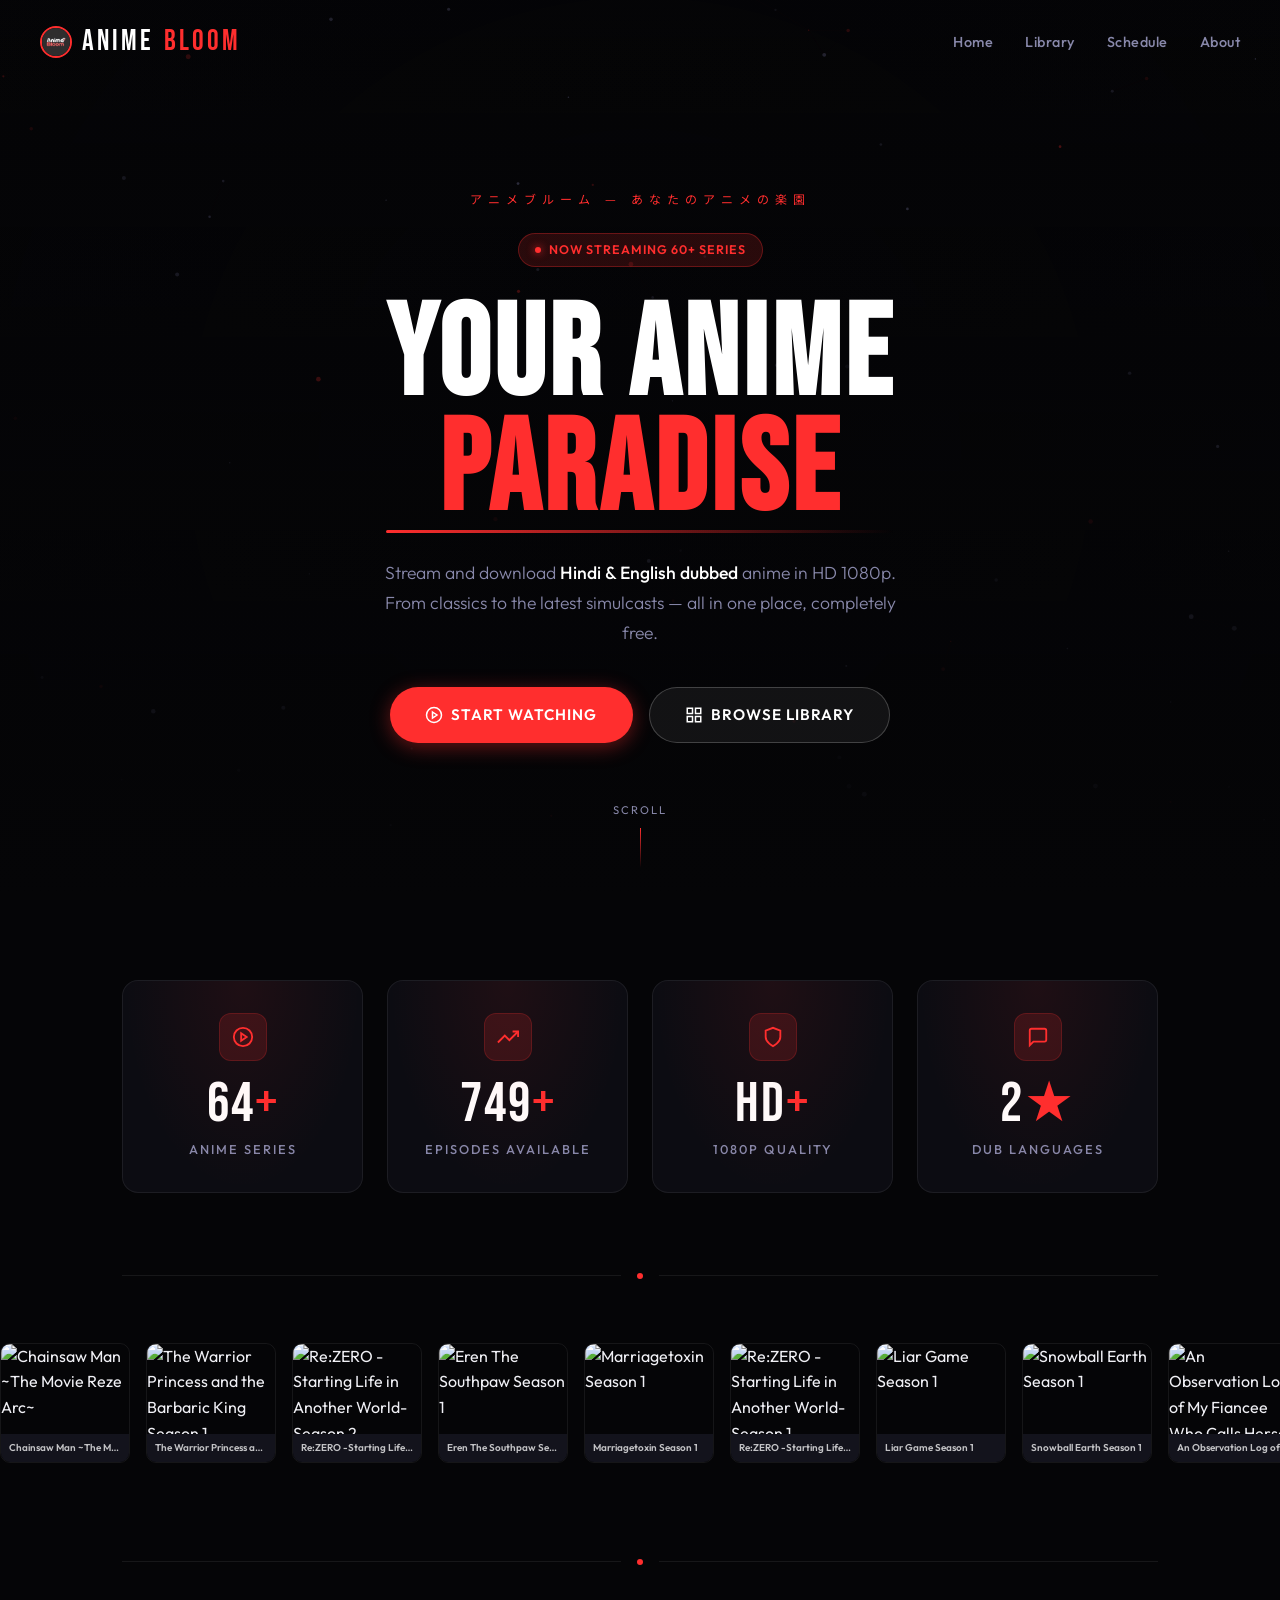
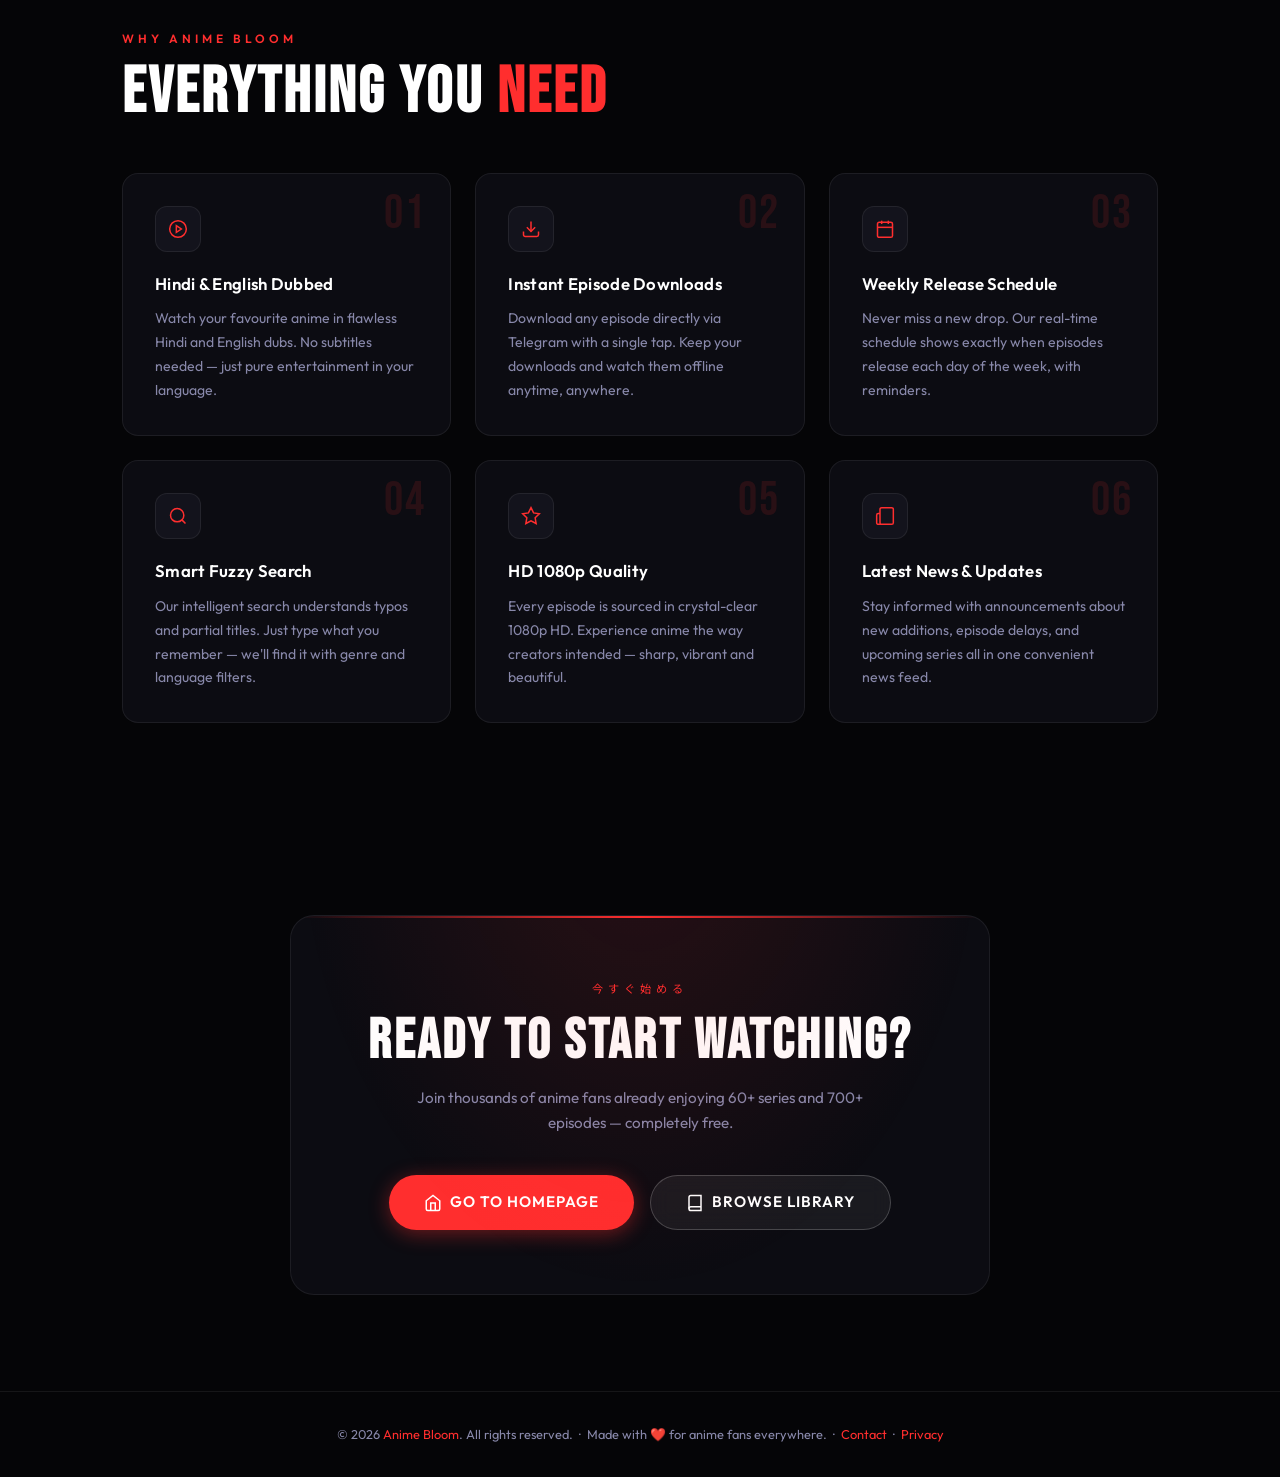
==== commit 19078b65: "[Admin] Add AI Insights, Activity Logs, and SEO Optimizations - Implemented AI Insights tab using Op" ====
--- a/index.html
+++ b/index.html
@@ -3,8 +3,8 @@
 <head>
 <meta charset="UTF-8">
 <meta name="viewport" content="width=device-width, initial-scale=1.0">
-<title>Anime Bloom — Watch & Download Anime in Hindi & English Dubbed</title>
-<meta name="description" content="Anime Bloom — your premier destination for Hindi and English dubbed anime. Browse 60+ series with 700+ episodes available for download.">
+<title>Anime Bloom — Download & Watch Anime in Hindi Dubbed & English Subbed Online Free</title>
+<meta name="description" content="Anime Bloom is your #1 destination for Hindi and English dubbed anime downloads. Stream the latest series, movies, and episodes in HD 1080p for free. Explore our vast library now!">
 <link rel="icon" type="image/png" href="/favicon.png">
 <link rel="preconnect" href="https://fonts.googleapis.com">
 <link rel="preconnect" href="https://fonts.gstatic.com" crossorigin>
@@ -673,6 +673,32 @@
   .cta-inner{padding:2.5rem 1.5rem;}
 }
 </style>
+    <script type="application/ld+json">
+    {
+      "@context": "https://schema.org",
+      "@type": "WebSite",
+      "name": "Anime Bloom",
+      "url": "https://anime-bloom.vercel.app/",
+      "potentialAction": {
+        "@type": "SearchAction",
+        "target": "https://anime-bloom.vercel.app/home?q={search_term_string}",
+        "query-input": "required name=search_term_string"
+      },
+      "description": "Your ultimate destination for Hindi and English dubbed anime downloads. Stream the latest series in HD 1080p."
+    }
+    </script>
+    <script type="application/ld+json">
+    {
+      "@context": "https://schema.org",
+      "@type": "Organization",
+      "name": "Anime Bloom",
+      "url": "https://anime-bloom.vercel.app/",
+      "logo": "https://anime-bloom.vercel.app/favicon.png",
+      "sameAs": [
+        "https://t.me/Anime_Bloom"
+      ]
+    }
+    </script>
 </head>
 <body>
 
@@ -681,7 +707,7 @@
 <!-- NAV -->
 <nav class="nav" id="nav">
   <a href="/home" class="nav-logo">
-    <img src="/favicon.png" alt="Anime Bloom">
+    <img src="/favicon.png" alt="Anime Bloom Logo">
     Anime<span>Bloom</span>
   </a>
   <ul class="nav-links">
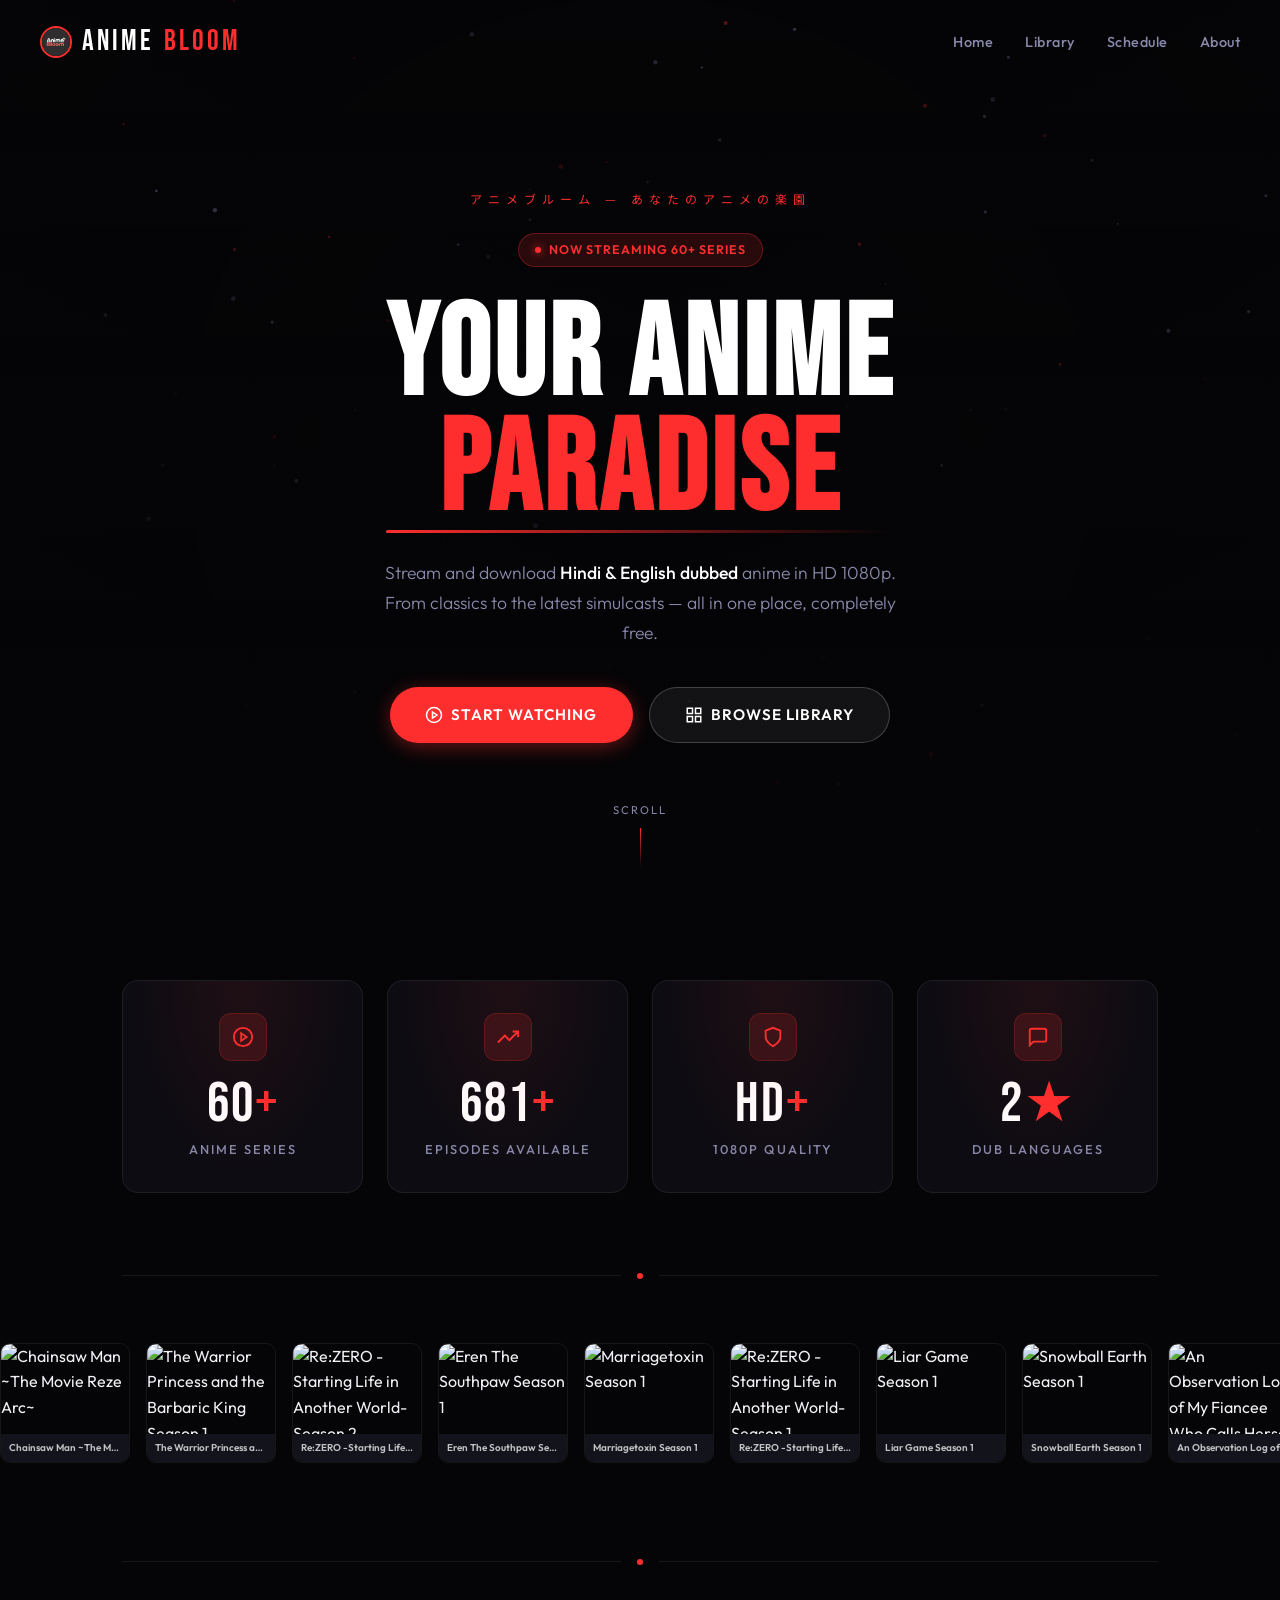
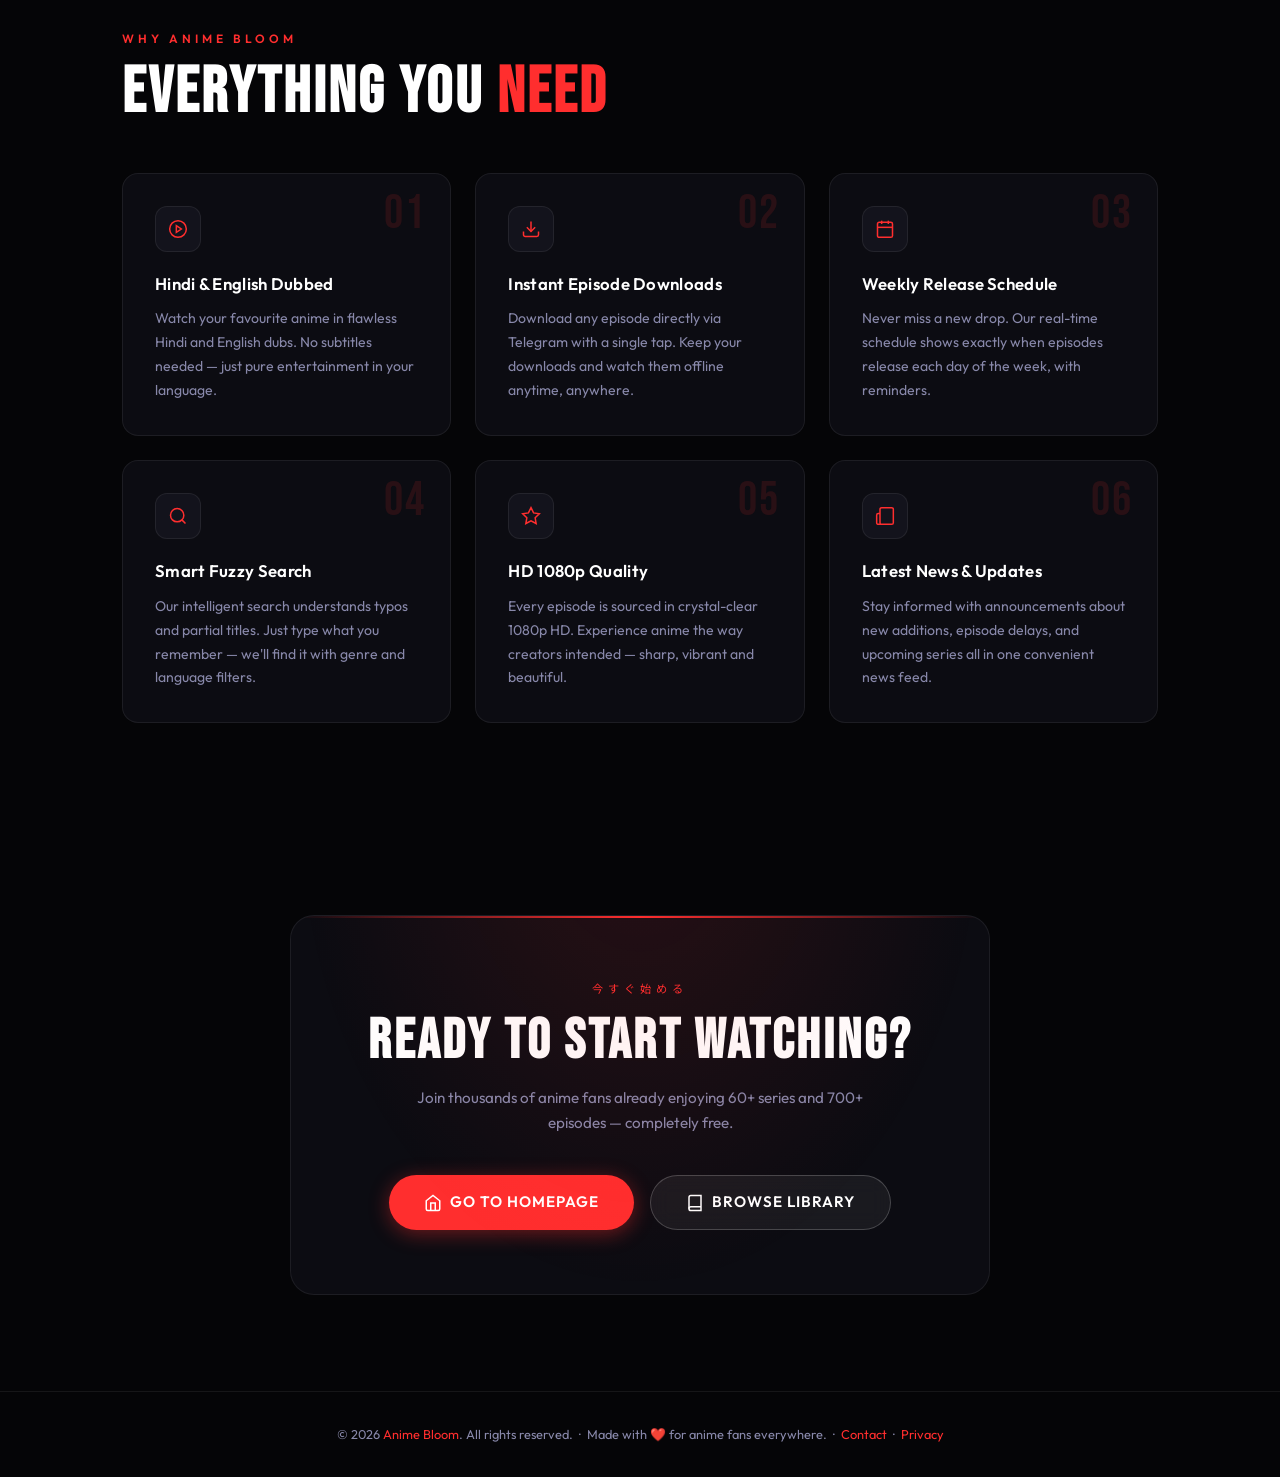
==== commit ea85c9bf: "Enhance SEO with dynamic titles, expanded keywords, and unique meta tags - Updated api/details.js to" ====
--- a/index.html
+++ b/index.html
@@ -5,6 +5,7 @@
 <meta name="viewport" content="width=device-width, initial-scale=1.0">
 <title>Anime Bloom — Download & Watch Anime in Hindi Dubbed & English Subbed Online Free</title>
 <meta name="description" content="Anime Bloom is your #1 destination for Hindi and English dubbed anime downloads. Stream the latest series, movies, and episodes in HD 1080p for free. Explore our vast library now!">
+<meta name="keywords" content="anime bloom, hindi dubbed anime, english dubbed anime, watch anime online, download anime hd, free anime streaming, latest anime episodes, anime india, hindi anime, jujutsu kaisen hindi, solo leveling hindi">
 <link rel="icon" type="image/png" href="/favicon.png">
 <link rel="preconnect" href="https://fonts.googleapis.com">
 <link rel="preconnect" href="https://fonts.gstatic.com" crossorigin>
